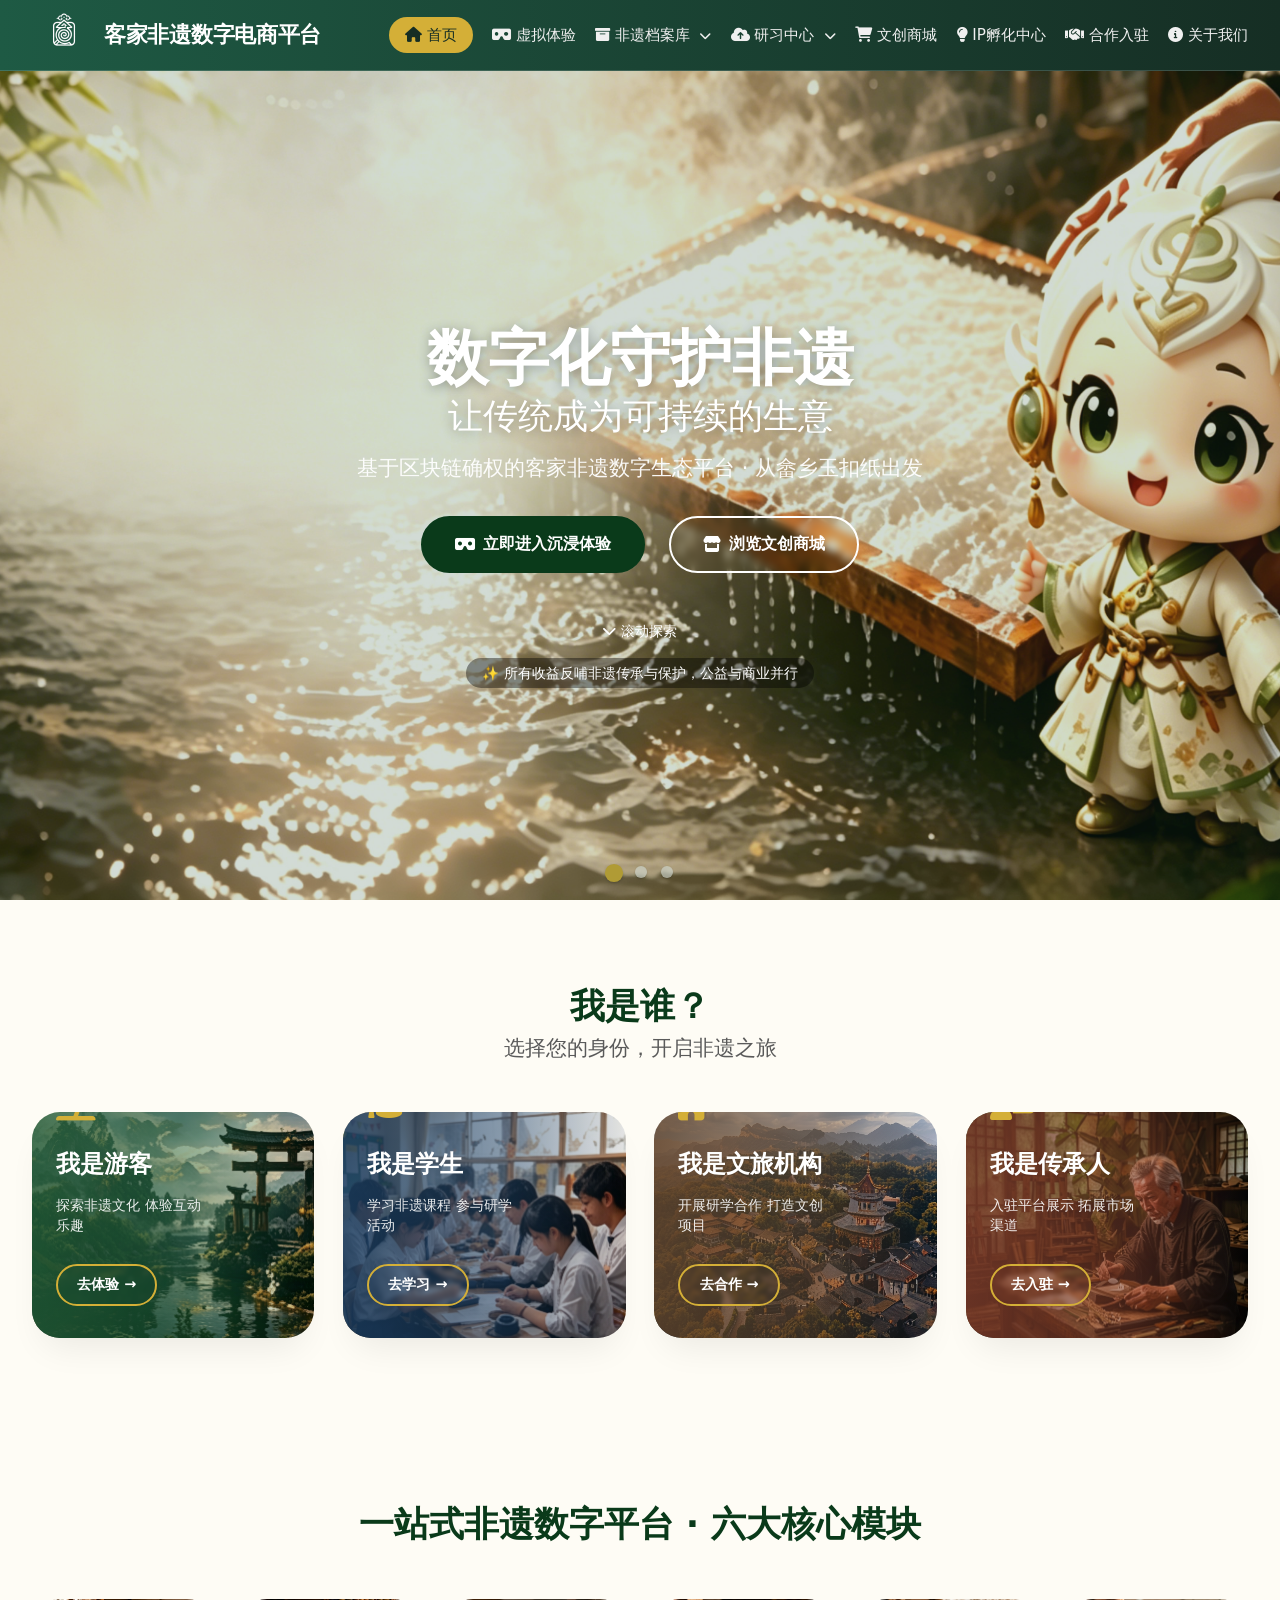
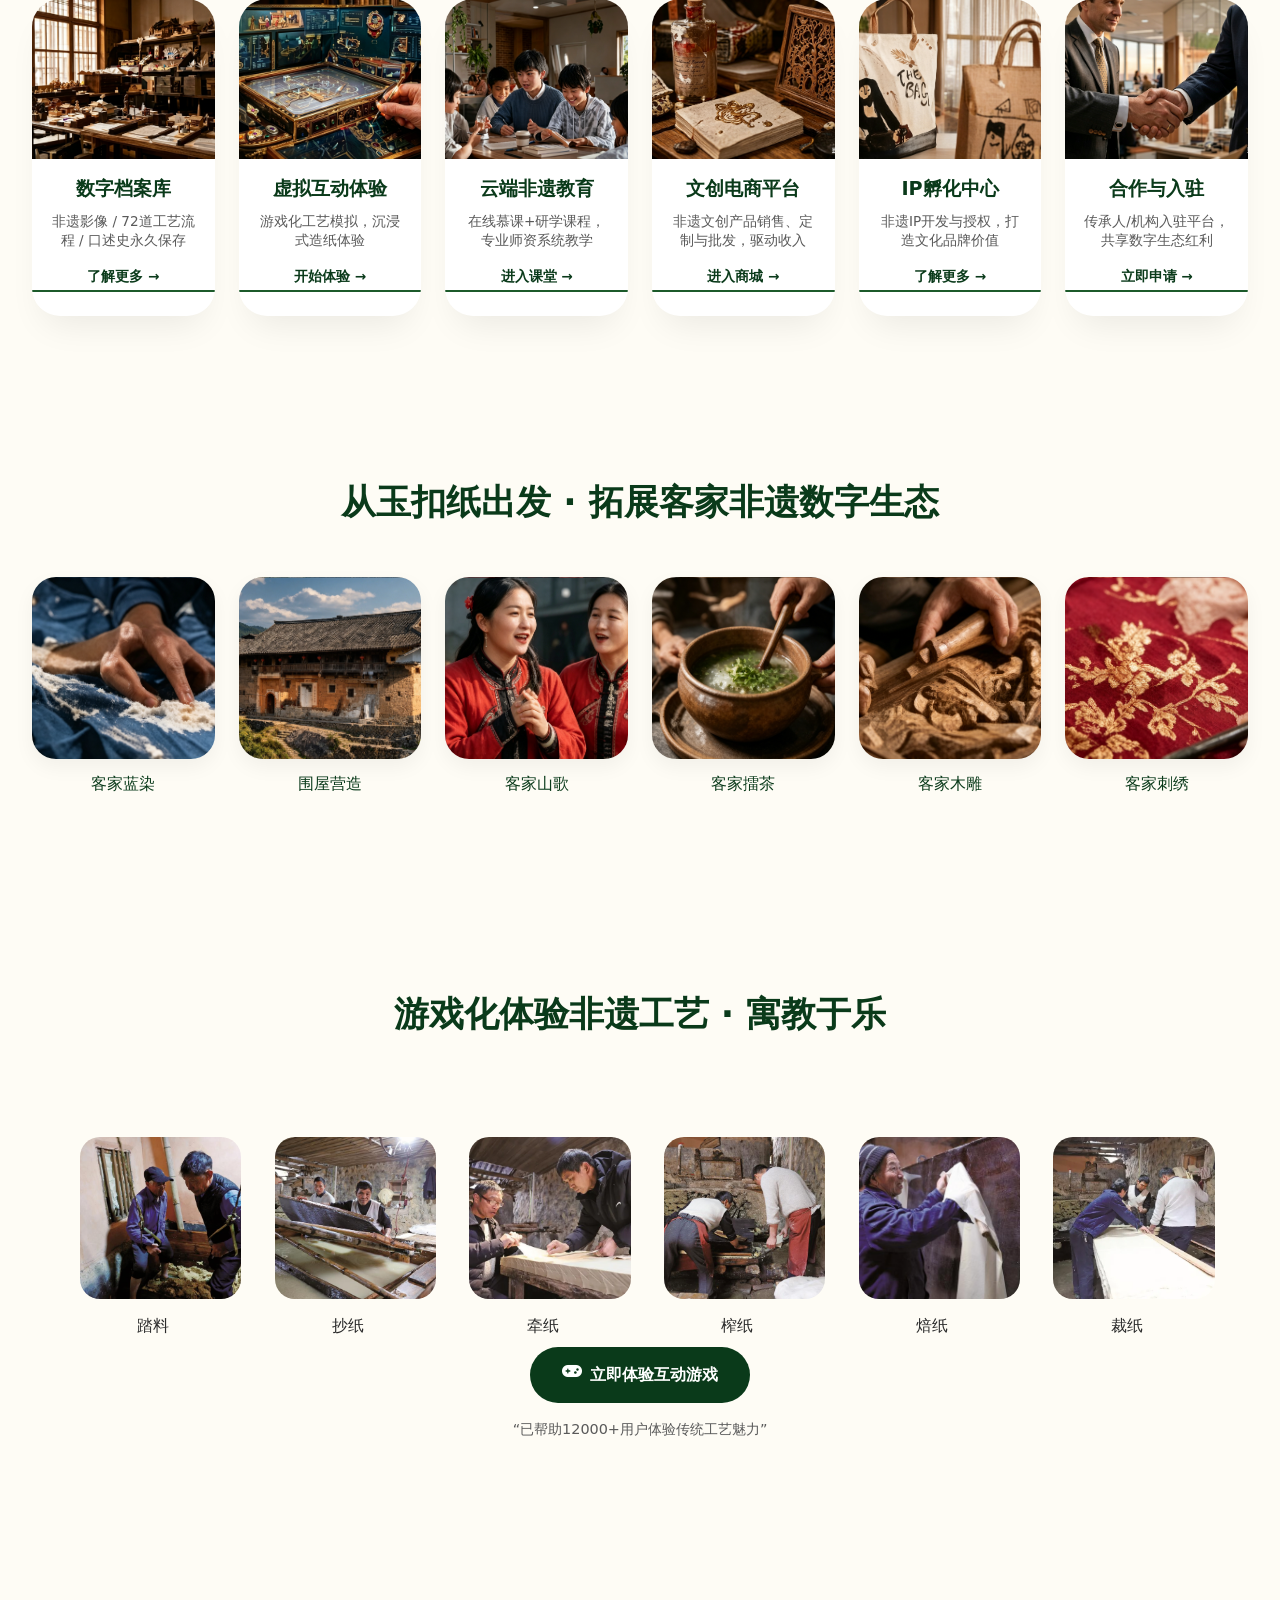
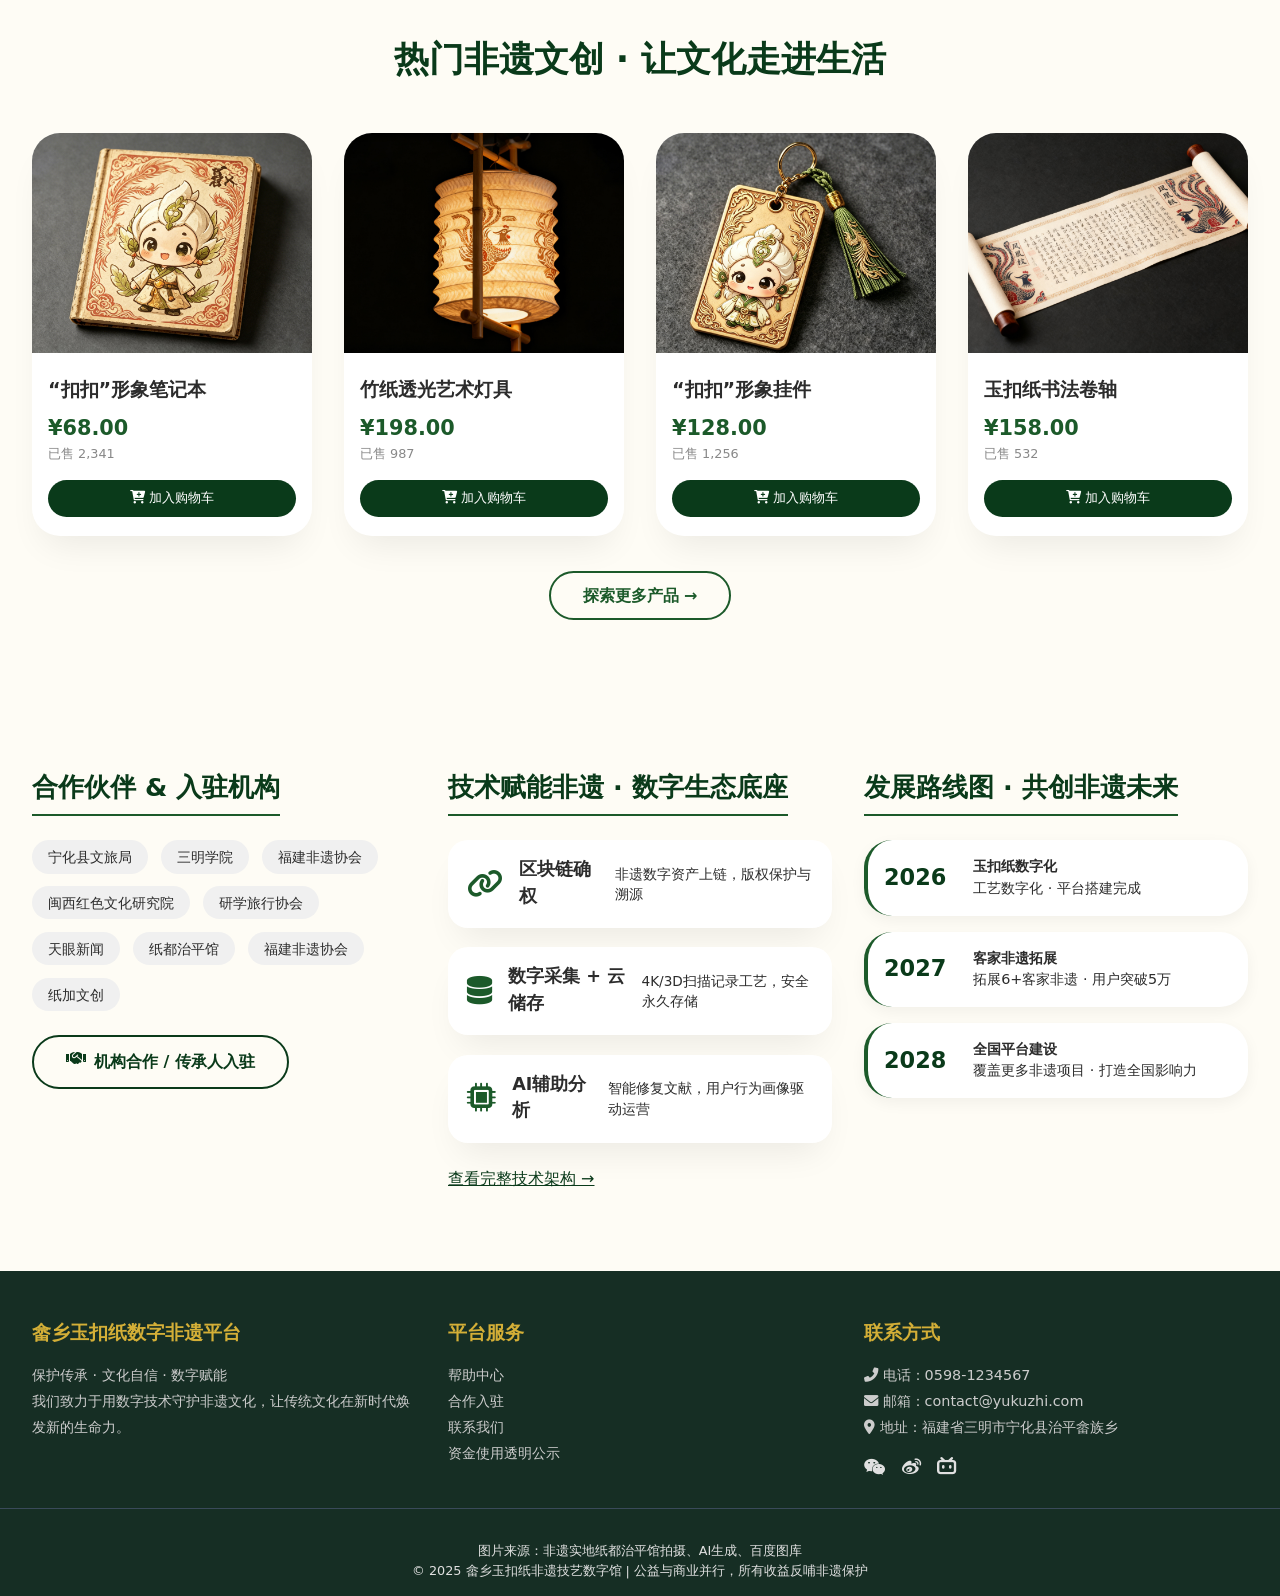
==== index.html @ 5f2f6055 "首次上传客家非遗电商平台代码" ====
<!DOCTYPE html>
<html lang="zh-CN">
<head>
    <meta charset="UTF-8">
    <meta name="viewport" content="width=device-width, initial-scale=1.0, user-scalable=yes">
    <title>畲乡玉扣纸非遗技艺数字馆 | 数字守护非遗·让传统成为可持续的生意</title>
    <link rel="stylesheet" href="css/index.css">
    <link rel="stylesheet" href="https://cdnjs.cloudflare.com/ajax/libs/font-awesome/6.0.0-beta3/css/all.min.css">
</head>
<body>

<!-- 导航栏 -->
<div class="nav">
    <div class="nav-container">
        <div class="logo">
            <img src="images/logo/logo.png" alt="Logo" style="height: 64px; width: auto;">
            <span>客家非遗数字电商平台</span>
        </div>
        <div class="nav-links" id="navLinks">
            <a href="index.html" class="active"><i class="fas fa-home"></i> 首页</a>
            <a href="other/virtual.html"><i class="fas fa-vr-cardboard"></i> 虚拟体验</a>

            <!-- 二级菜单：非遗档案库 -->
            <div class="dropdown" id="archiveDropdown">
                <a href="javascript:void(0);" class="dropbtn">
                    <i class="fas fa-archive"></i> 非遗档案库 <i class="fas fa-chevron-down arrow-icon"></i>
                </a>
                <div class="dropdown-content">
                    <a href="other/yukou_paper.html"><i class="fas fa-scroll"></i> 畲乡玉扣纸</a>
                    <a href="other/hakka.html"><i class="fas fa-leaf"></i> 其他客家非遗</a>
                </div>
            </div>

            <!-- 二级菜单：研习中心（原云端教育） -->
            <div class="dropdown" id="studyDropdown">
                <a href="javascript:void(0);" class="dropbtn">
                    <i class="fas fa-cloud-upload-alt"></i> 研习中心 <i class="fas fa-chevron-down arrow-icon"></i>
                </a>
                <div class="dropdown-content">
                    <a href="other/courses.html"><i class="fas fa-graduation-cap"></i> 在线课程</a>
                    <a href="other/study.html"><i class="fas fa-tree"></i> 研学实践</a>
                </div>
            </div>

            <a href="other/shop.html"><i class="fas fa-shopping-cart"></i> 文创商城</a>
            <a href="other/ip.html"><i class="fas fa-lightbulb"></i> IP孵化中心</a>
            <a href="other/cooperation.html"><i class="fas fa-handshake"></i> 合作入驻</a>
            <a href="other/about.html"><i class="fas fa-info-circle"></i> 关于我们</a>
        </div>
        <div class="menu-icon" id="menuIcon">
            <i class="fas fa-bars"></i>
        </div>
    </div>
</div>

<!-- 1. 价值主张 Banner -->
<section class="hero-banner">
    <!-- 轮播容器 -->
    <div class="hero-carousel">
        <div class="hero-carousel-slides">
            <!-- 项1：图片 -->
            <div class="hero-carousel-slide" data-index="0">
                <div class="hero-carousel-media" style="background-image: url('images/index/1.banner/index1.png');"></div>
            </div>
            <!-- 项2：图片 -->
            <div class="hero-carousel-slide" data-index="1">
                <div class="hero-carousel-media" style="background-image: url('images/index/1.banner/index2.png');"></div>
            </div>
            <!-- 项3：图片 -->
            <div class="hero-carousel-slide" data-index="2">
                <div class="hero-carousel-media" style="background-image: url('images/index/1.banner/index3.png');"></div>
            </div>
        </div>
        <!-- 轮播点容器 -->
        <div class="hero-carousel-dots"></div>
    </div>
    <!-- 遮罩层 + 文字内容（始终在轮播上方） -->
    <div class="hero-overlay"></div>
    <div class="hero-content">
        <h1>数字化守护非遗<br><span>让传统成为可持续的生意</span></h1>
        <p class="hero-subtitle">基于区块链确权的客家非遗数字生态平台 · 从畲乡玉扣纸出发</p>
        <div class="hero-buttons">
            <a href="other/virtual.html" class="btn-primary"><i class="fas fa-vr-cardboard"></i> 立即进入沉浸体验</a>
            <a href="other/shop.html" class="btn-secondary"><i class="fas fa-store"></i> 浏览文创商城</a>
        </div>
        <div class="scroll-hint">
            <i class="fas fa-chevron-down"></i> 滚动探索
        </div>
        <div class="profit-note">✨ 所有收益反哺非遗传承与保护，公益与商业并行</div>
    </div>
</section>

<!-- 2. 用户入口分流 (四角色卡片) -->
<section class="section role-section">
    <div class="container">
        <h2 class="section-title">我是谁？<span class="title-light">选择您的身份，开启非遗之旅</span></h2>
        <div class="role-grid">
            <!-- 游客卡片 -->
            <div class="role-card role-tourist" style="background-image: url('images/index/2.我是谁？/游客.png');">
                <div class="role-content">
                    <div class="role-icon"><i class="fas fa-umbrella-beach"></i></div>
                    <h3>我是游客</h3>
                    <p>探索非遗文化 体验互动乐趣</p>
                    <a href="other/virtual.html" class="role-btn">去体验 →</a>
                </div>
            </div>
            <!-- 学生卡片 -->
            <div class="role-card role-student" style="background-image: url('images/index/2.我是谁？/学生.png');">
                <div class="role-content">
                    <div class="role-icon"><i class="fas fa-graduation-cap"></i></div>
                    <h3>我是学生</h3>
                    <p>学习非遗课程 参与研学活动</p>
                    <a href="other/education.html" class="role-btn">去学习 →</a>
                </div>
            </div>
            <!-- 文旅机构卡片 -->
            <div class="role-card role-culture" style="background-image: url('images/index/2.我是谁？/文旅机构.png');">
                <div class="role-content">
                    <div class="role-icon"><i class="fas fa-building"></i></div>
                    <h3>我是文旅机构</h3>
                    <p>开展研学合作 打造文创项目</p>
                    <a href="other/cooperation.html" class="role-btn">去合作 →</a>
                </div>
            </div>
            <!-- 非遗传承人卡片 -->
            <div class="role-card role-inheritor" style="background-image: url('images/index/2.我是谁？/非遗传承人.png');">
                <div class="role-content">
                    <div class="role-icon"><i class="fas fa-chalkboard-user"></i></div>
                    <h3>我是传承人</h3>
                    <p>入驻平台展示 拓展市场渠道</p>
                    <a href="other/cooperation.html" class="role-btn">去入驻 →</a>
                </div>
            </div>
        </div>
    </div>
</section>

<!-- 3. 核心产品矩阵 (六大模块) -->
<section class="section module-section">
    <div class="container">
        <h2 class="section-title">一站式非遗数字平台 · 六大核心模块</h2>
        <div class="module-grid">
            <div class="module-card">
                <img src="images/index/3.一站式非遗数字平台 · 六大核心模块/数字档案馆.png" alt="数字档案库" class="module-img">
                <h3>数字档案库</h3>
                <p>非遗影像 / 72道工艺流程 / 口述史永久保存</p>
                <a href="other/yukou_paper.html" class="module-link">了解更多 →</a>
            </div>
            <div class="module-card">
                <img src="images/index/3.一站式非遗数字平台 · 六大核心模块/虚拟互动体验.png" alt="虚拟互动体验" class="module-img">
                <h3>虚拟互动体验</h3>
                <p>游戏化工艺模拟，沉浸式造纸体验</p>
                <a href="other/virtual.html" class="module-link">开始体验 →</a>
            </div>
            <div class="module-card">
                <img src="images/index/3.一站式非遗数字平台 · 六大核心模块/云端非遗教育.png" alt="云端非遗教育" class="module-img">
                <h3>云端非遗教育</h3>
                <p>在线慕课+研学课程，专业师资系统教学</p>
                <a href="other/education.html" class="module-link">进入课堂 →</a>
            </div>
            <div class="module-card">
                <img src="images/index/3.一站式非遗数字平台 · 六大核心模块/文创电商平台.png" alt="文创电商平台" class="module-img">
                <h3>文创电商平台</h3>
                <p>非遗文创产品销售、定制与批发，驱动收入</p>
                <a href="other/shop.html" class="module-link">进入商城 →</a>
            </div>
            <div class="module-card">
                <img src="images/index/3.一站式非遗数字平台 · 六大核心模块/IP孵化中心.png" alt="IP孵化中心" class="module-img">
                <h3>IP孵化中心</h3>
                <p>非遗IP开发与授权，打造文化品牌价值</p>
                <a href="other/ip.html" class="module-link">了解更多 →</a>
            </div>
            <div class="module-card">
                <img src="images/index/3.一站式非遗数字平台 · 六大核心模块/合作与入驻.png" alt="合作与入驻" class="module-img">
                <h3>合作与入驻</h3>
                <p>传承人/机构入驻平台，共享数字生态红利</p>
                <a href="other/about.html" class="module-link">立即申请 →</a>
            </div>
        </div>
    </div>
</section>

<!-- 4. 客家非遗生态专区 -->
<section class="section hakka-section">
    <div class="container">
        <h2 class="section-title">从玉扣纸出发 · 拓展客家非遗数字生态</h2>
        <div class="hakka-grid">
            <div class="hakka-item"><div class="hakka-img" style="background-image: url('images/index/4.从玉扣纸出发 · 拓展客家非遗数字生态/客家蓝染.png');"></div><p>客家蓝染</p></div>
            <div class="hakka-item"><div class="hakka-img" style="background-image: url('images/index/4.从玉扣纸出发 · 拓展客家非遗数字生态/围屋营造.png');"></div><p>围屋营造</p></div>
            <div class="hakka-item"><div class="hakka-img" style="background-image: url('images/index/4.从玉扣纸出发 · 拓展客家非遗数字生态/客家山歌.png');"></div><p>客家山歌</p></div>
            <div class="hakka-item"><div class="hakka-img" style="background-image: url('images/index/4.从玉扣纸出发 · 拓展客家非遗数字生态/客家擂茶.png');"></div><p>客家擂茶</p></div>
            <div class="hakka-item"><div class="hakka-img" style="background-image: url('images/index/4.从玉扣纸出发 · 拓展客家非遗数字生态/客家木雕.png');"></div><p>客家木雕</p></div>
            <div class="hakka-item"><div class="hakka-img" style="background-image: url('images/index/4.从玉扣纸出发 · 拓展客家非遗数字生态/客家刺绣.png');"></div><p>客家刺绣</p></div>
        </div>

    </div>
</section>

<!-- 5. 沉浸体验展示 -->
<section class="section immersion-section">
    <div class="container">
        <h2 class="section-title">游戏化体验非遗工艺 · 寓教于乐</h2>
        <div class="immersion-wrapper">
            <div class="immersion-steps">
                <div class="step-item">
                    <img src="images/index/5.游戏化体验非遗工艺 · 寓教于乐/踏料.jpg" alt="踏料">
                    <span>踏料</span>
                </div>
                <div class="step-item">
                    <img src="images/index/5.游戏化体验非遗工艺 · 寓教于乐/抄纸.jpg" alt="抄纸">
                    <span>抄纸</span>
                </div>
                <div class="step-item">
                    <img src="images/index/5.游戏化体验非遗工艺 · 寓教于乐/牵纸.jpg" alt="牵纸">
                    <span>牵纸</span>
                </div>
                <div class="step-item">
                    <img src="images/index/5.游戏化体验非遗工艺 · 寓教于乐/榨纸.jpg" alt="榨纸">
                    <span>榨纸</span>
                </div>
                <div class="step-item">
                    <img src="images/index/5.游戏化体验非遗工艺 · 寓教于乐/焙纸.jpg" alt="焙纸">
                    <span>焙纸</span>
                </div>
                <div class="step-item">
                    <img src="images/index/5.游戏化体验非遗工艺 · 寓教于乐/裁纸.jpg" alt="裁纸">
                    <span>裁纸</span>
                </div>
            </div>
            <div class="immersion-cta">
                <a href="game/sum.html" class="game-main-btn"><i class="fas fa-gamepad"></i> 立即体验互动游戏</a>
                <p class="feedback">“已帮助12000+用户体验传统工艺魅力”</p>
            </div>
        </div>
    </div>
</section>

<!-- 6. 热门文创推荐 -->
<section class="section product-section">
    <div class="container">
        <h2 class="section-title">热门非遗文创 · 让文化走进生活</h2>
        <div class="product-grid">
            <div class="product-card">
                <img src="images/shop/koukou_notebook.png" alt="笔记本">
                <h4>“扣扣”形象笔记本</h4>
                <div class="price">¥68.00</div>
                <div class="sold">已售 2,341</div>
                <button class="cart-btn"><i class="fas fa-cart-plus"></i> 加入购物车</button>
            </div>
            <div class="product-card">
                <img src="images/index/6.热门非遗文创 · 让文化走进生活/creative-lamp.jpg" alt="竹纸灯具">
                <h4>竹纸透光艺术灯具</h4>
                <div class="price">¥198.00</div>
                <div class="sold">已售 987</div>
                <button class="cart-btn"><i class="fas fa-cart-plus"></i> 加入购物车</button>
            </div>
            <div class="product-card">
                <img src="images/shop/koukou_hang.png" alt="挂件">
                <h4>“扣扣”形象挂件</h4>
                <div class="price">¥128.00</div>
                <div class="sold">已售 1,256</div>
                <button class="cart-btn"><i class="fas fa-cart-plus"></i> 加入购物车</button>
            </div>
            <div class="product-card">
                <img src="images/index/6.热门非遗文创 · 让文化走进生活/creative-scroll.jpg" alt="书法卷轴">
                <h4>玉扣纸书法卷轴</h4>
                <div class="price">¥158.00</div>
                <div class="sold">已售 532</div>
                <button class="cart-btn"><i class="fas fa-cart-plus"></i> 加入购物车</button>
            </div>
        </div>
        <div class="shop-more">
            <a href="other/shop.html" class="btn-outline">探索更多产品 →</a>
        </div>
    </div>
</section>

<!-- 三列合并：合作伙伴 | 技术赋能 | 发展路线图 -->
<section class="section triple-column-section">
    <div class="triple-container">
        <!-- 左：7.合作伙伴 & 入驻机构 -->
        <div class="triple-col partners-col">
            <h2 class="section-title">合作伙伴 &amp; 入驻机构</h2>
            <div class="partners-logos">
                <span>宁化县文旅局</span><span>三明学院</span><span>福建非遗协会</span>
                <span>闽西红色文化研究院</span><span>研学旅行协会</span><span>天眼新闻</span>
                <span>纸都治平馆</span><span>福建非遗协会</span><span>纸加文创</span>
            </div>
            <div class="cooperation-btn">
                <a href="other/about.html" class="btn-primary-outline"><i class="fas fa-handshake"></i> 机构合作 / 传承人入驻</a>
            </div>
        </div>

        <!-- 中：8.技术赋能非遗 · 数字生态底座 -->
        <div class="triple-col tech-col">
            <h2 class="section-title">技术赋能非遗 · 数字生态底座</h2>
            <div class="tech-grid">
                <div class="tech-card">
                    <i class="fas fa-link"></i>
                    <h3>区块链确权</h3>
                    <p>非遗数字资产上链，版权保护与溯源</p>
                </div>
                <div class="tech-card">
                    <i class="fas fa-database"></i>
                    <h3>数字采集 + 云储存</h3>
                    <p>4K/3D扫描记录工艺，安全永久存储</p>
                </div>
                <div class="tech-card">
                    <i class="fas fa-microchip"></i>
                    <h3>AI辅助分析</h3>
                    <p>智能修复文献，用户行为画像驱动运营</p>
                </div>
            </div>
            <div class="tech-arch-link">
                <a href="other/yukou_paper.html">查看完整技术架构 →</a>
            </div>
        </div>

        <!-- 右：9.发展路线图 · 共创非遗未来 -->
        <div class="triple-col roadmap-col">
            <h2 class="section-title">发展路线图 · 共创非遗未来</h2>
            <div class="roadmap-timeline">
                <div class="roadmap-node">
                    <div class="year">2026</div>
                    <div class="desc"><strong>玉扣纸数字化</strong><br>工艺数字化 · 平台搭建完成</div>
                </div>
                <div class="roadmap-node">
                    <div class="year">2027</div>
                    <div class="desc"><strong>客家非遗拓展</strong><br>拓展6+客家非遗 · 用户突破5万</div>
                </div>
                <div class="roadmap-node">
                    <div class="year">2028</div>
                    <div class="desc"><strong>全国平台建设</strong><br>覆盖更多非遗项目 · 打造全国影响力</div>
                </div>
            </div>
        </div>
    </div>
</section>

<!-- 页脚 -->
<footer class="footer">
    <div class="footer-container">
        <div class="footer-col">
            <h4>畲乡玉扣纸数字非遗平台</h4>
            <p>保护传承 · 文化自信 · 数字赋能</p>
            <p>我们致力于用数字技术守护非遗文化，让传统文化在新时代焕发新的生命力。</p>
        </div>
        <div class="footer-col">
            <h4>平台服务</h4>
            <a href="#">帮助中心</a>
            <a href="other/about.html">合作入驻</a>
            <a href="other/about.html">联系我们</a>
            <a href="#" id="fundTransparency">资金使用透明公示</a>
        </div>
        <div class="footer-col">
            <h4>联系方式</h4>
            <p><i class="fas fa-phone-alt"></i> 电话：0598-1234567</p>
            <p><i class="fas fa-envelope"></i> 邮箱：contact@yukuzhi.com</p>
            <p><i class="fas fa-map-marker-alt"></i> 地址：福建省三明市宁化县治平畲族乡</p>
            <div class="social-icons">
                <i class="fab fa-weixin"></i>
                <i class="fab fa-weibo"></i>
                <i class="fab fa-bilibili"></i>
            </div>
        </div>
    </div>
    <div class="footer-bottom">
        <p class="image-source">图片来源：非遗实地纸都治平馆拍摄、AI生成、百度图库</p>
        <p>© 2025 畲乡玉扣纸非遗技艺数字馆 | 公益与商业并行，所有收益反哺非遗保护</p>
    </div>
</footer>

<script src="js/index.js"></script>
</body>
</html>
---- css/index.css ----
/* ========== 全局重置与变量（深绿色主题） ========== */
:root {
    --primary-dark: #0A3A1A;    /* 深绿主色（接近墨绿） */
    --primary-green: #1C5A2A;   /* 辅助绿（稍亮但仍深沉） */
    --accent-gold: #D4AF37;      /* 点缀金色 */
    --warm-white: #FEFCF5;
    --text-dark: #2C2C2C;
    --text-light: #5A5A5A;
    --card-shadow: 0 20px 35px -12px rgba(0, 0, 0, 0.08);
    --transition: all 0.3s ease;
}

* {
    margin: 0;
    padding: 0;
    box-sizing: border-box;
}

body {
    font-family: 'Inter', system-ui, -apple-system, 'Segoe UI', '微软雅黑', sans-serif;
    background-color: var(--warm-white);
    background-image: url('../images/background/background.jpg');  /* 根据实际路径修改 */
    background-size: cover;          /* 覆盖整个页面，保持比例 */
    background-position: center;     /* 居中显示 */
    background-repeat: no-repeat;    /* 不重复 */
    background-attachment: fixed;    /* 固定背景，滚动时图片不动（可选） */
    color: var(--text-dark);
    line-height: 1.5;
    overflow-x: hidden;
}
/* 增加半透明白色覆盖层，让背景图片更淡 */
body::before {
    content: '';
    position: fixed;
    top: 0;
    left: 0;
    width: 100%;
    height: 100%;
    background-color: rgba(255, 255, 255, 0.6);  /* 白色半透明，数值越大背景越淡 */
    z-index: -1;  /* 确保覆盖层在背景图片上方，但在内容下方 */
    pointer-events: none;  /* 允许点击穿透 */
}

@import url('https://fonts.googleapis.com/css2?family=Inter:opsz,wght@14..32,300;14..32,400;14..32,500;14..32,600;14..32,700&display=swap');

/* ========== 导航栏（固定顶部，实色渐变） ========== */
.nav {
    position: fixed;
    top: 0;
    left: 0;
    width: 100%;
    background: linear-gradient(90deg, #1E5A44 0%, #162e24 100%);
    z-index: 1000;
    border-bottom: 1px solid rgba(255,255,255,0.15);
    transition: var(--transition);
}
.nav-container {
    max-width: 1300px;
    margin: 0 auto;
    padding: 0 2rem;
    display: flex;
    justify-content: space-between;
    align-items: center;
    height: 70px;
    flex-wrap: nowrap; /* 强制不换行 */
}
.logo {
    display: flex;
    align-items: center;
    gap: 8px;
    color: white;
    font-size: 1.35rem;
    font-weight: 600;
    letter-spacing: -0.3px;
    white-space: nowrap; /* 平台名不换行 */
}
.logo img {
    height: 64px;
    width: auto;
    object-fit: contain;
}
.nav-links {
    display: flex;
    gap: 1.2rem; /* 缩小间距保证一行放下 */
    align-items: center;
    flex-shrink: 1;
    flex-wrap: nowrap; /* 强制菜单不换行 */
}
.nav-links a {
    color: #f0f0f0;
    text-decoration: none;
    font-weight: 500;
    font-size: 0.95rem; /* 轻微缩小字体 */
    transition: var(--transition);
    padding: 0.3rem 0;
    white-space: nowrap; /* 每个菜单文字不换行 */
}
.nav-links a:hover {
    color: var(--accent-gold);
}
.nav-links a.active {
    background: var(--accent-gold);
    padding: 0.4rem 1rem;
    border-radius: 40px;
    color: #162e24;
}
.nav-links a.active:hover {
    background: #c5a000;
    color: #162e24;
}
.menu-icon {
    display: none;
    font-size: 1.6rem;
    color: white;
    cursor: pointer;
}

@media (max-width: 1024px) {
    .nav-links {
        position: fixed;
        top: 70px;
        left: -100%;
        width: 80%;
        height: calc(100vh - 70px);
        background: rgba(30, 74, 45, 0.98);
        backdrop-filter: blur(16px);
        flex-direction: column;
        align-items: flex-start;
        padding: 2rem;
        gap: 1.5rem;
        transition: 0.3s;
        z-index: 999;
        border-right: 1px solid rgba(255,255,255,0.2);
    }
    .nav-links.show {
        left: 0;
    }
    .menu-icon {
        display: block;
    }
    .nav-container {
        padding: 0 1.5rem;
    }
}

/* ========== 下拉菜单样式（适配二级菜单） ========== */
.dropdown {
    position: relative;
    display: inline-block;
}
.dropbtn {
    background: none;
    border: none;
    cursor: pointer;
    padding: 0.3rem 0;
    white-space: nowrap;
    color: #f0f0f0;
    font-weight: 500;
    font-size: 0.95rem;
    transition: var(--transition);
}
.dropdown-content {
    display: none;
    position: absolute;
    background: #1E5A44;
    min-width: 170px;
    box-shadow: 0 8px 16px rgba(0,0,0,0.2);
    border-radius: 16px;
    top: 48px;
    left: 0;
    z-index: 1001;
    backdrop-filter: blur(4px);
    overflow: hidden;
}
.dropdown-content a {
    color: white;
    padding: 12px 16px;
    text-decoration: none;
    display: flex;
    align-items: center;
    gap: 8px;
    white-space: nowrap;
    background: transparent;
    font-size: 0.9rem;
    transition: var(--transition);
}
.dropdown-content a i {
    width: 20px;
}
.dropdown-content a:hover {
    background: var(--accent-gold);
    color: #162e24;
}
.dropdown.open .dropdown-content {
    display: block;
}
.arrow-icon {
    margin-left: 6px;
    font-size: 0.75rem;
    transition: transform 0.2s;
}
.dropdown.open .arrow-icon {
    transform: rotate(180deg);
}

/* 移动端适配 */
@media (max-width: 1024px) {
    .dropdown {
        width: 100%;
    }
    .dropbtn {
        width: 100%;
        display: flex;
        justify-content: space-between;
        align-items: center;
    }
    .dropdown-content {
        position: static;
        background: rgba(0,0,0,0.3);
        margin-top: 8px;
        border-radius: 12px;
        width: 100%;
        box-shadow: none;
    }
    .dropdown-content a {
        white-space: normal;
    }
}

/* ========== Hero Banner ========== */
.hero-banner {
    position: relative;
    height: 100vh;
    min-height: 700px;
    padding-top: 70px;
    display: flex;
    align-items: center;
    justify-content: center;
    text-align: center;
    overflow: hidden;
    margin-top: 0;
}
.hero-bg {
    position: absolute;
    top: 0;
    left: 0;
    width: 100%;
    height: 100%;
    background-size: cover;
    background-position: center;
    z-index: 0;
}
.hero-overlay {
    position: absolute;
    inset: 0;
    background: rgba(30, 74, 45, 0.2);
    z-index: 1;
}
.hero-content {
    position: relative;
    z-index: 2;
    max-width: 900px;
    padding: 0 1.5rem;
    color: white;
    margin-top: 40px;
}
.hero-content h1 {
    font-size: 3.8rem;
    font-weight: 700;
    line-height: 1.2;
    margin-bottom: 1rem;
    text-shadow: 0 2px 12px rgba(0,0,0,0.3);
}
.hero-content h1 span {
    font-size: 2.2rem;
    font-weight: 500;
    display: block;
}
.hero-subtitle {
    font-size: 1.3rem;
    margin-bottom: 2rem;
    opacity: 0.95;
}
.hero-buttons {
    display: flex;
    gap: 1.5rem;
    justify-content: center;
    flex-wrap: wrap;
}
.btn-primary, .btn-secondary {
    padding: 0.9rem 2rem;
    border-radius: 50px;
    font-weight: 600;
    text-decoration: none;
    display: inline-flex;
    align-items: center;
    gap: 8px;
    font-size: 1rem;
    transition: var(--transition);
}
.btn-primary {
    background: var(--primary-dark);
    color: white;
    border: 2px solid var(--primary-dark);
}
.btn-primary:hover {
    background: var(--accent-gold);
    border-color: var(--accent-gold);
    color: #162e24;
    transform: translateY(-3px);
    box-shadow: 0 8px 20px rgba(0,0,0,0.2);
}
.btn-secondary {
    background: transparent;
    border: 2px solid white;
    color: white;
    backdrop-filter: blur(4px);
}
.btn-secondary:hover {
    background: var(--accent-gold);
    border-color: var(--accent-gold);
    color: #162e24;
    transform: translateY(-3px);
}
.scroll-hint {
    margin-top: 3rem;
    font-size: 0.9rem;
    animation: bounce 2s infinite;
}
@keyframes bounce {
    0%,100%{ transform: translateY(0);}
    50%{ transform: translateY(8px);}
}
.profit-note {
    margin-top: 1rem;
    font-size: 0.85rem;
    background: rgba(0,0,0,0.4);
    display: inline-block;
    padding: 0.3rem 1rem;
    border-radius: 40px;

}



/* ========== 轮播 Banner  ========== */
.hero-banner {
    position: relative;
    height: 100vh;
    min-height: 700px;
    padding-top: 70px;
    display: flex;
    align-items: center;
    justify-content: center;
    text-align: center;
    overflow: hidden;
    margin-top: 0;
}

/* 轮播容器 */
.hero-carousel {
    position: absolute;
    top: 0;
    left: 0;
    width: 100%;
    height: 100%;
    z-index: 1;
    overflow: hidden;
}

/* 幻灯片容器 */
.hero-carousel-slides {
    position: relative;
    width: 100%;
    height: 100%;
}

/* 单个幻灯片 */
.hero-carousel-slide {
    position: absolute;
    top: 0;
    left: 0;
    width: 100%;
    height: 100%;
    opacity: 0;
    transition: opacity 0.8s ease-in-out;
    z-index: 1;
}

.hero-carousel-slide.active {
    opacity: 1;
    z-index: 2;
}

/* 媒体内容（视频/图片） */
.hero-carousel-media {
    width: 100%;
    height: 100%;
    object-fit: cover;
    background-size: cover;
    background-position: center;
    background-repeat: no-repeat;
}

/* 轮播点容器 - 绝对定位在底部，可点击 */
.hero-carousel-dots {
    position: absolute;
    bottom: 20px;
    left: 0;
    right: 0;
    display: flex;
    justify-content: center;
    gap: 14px;
    z-index: 25;
    pointer-events: auto;      /* 确保可点击 */
}

/* 轮播点样式 */
.hero-carousel-dots .dot {
    width: 12px;
    height: 12px;
    background-color: rgba(255, 255, 255, 0.6);
    border-radius: 50%;
    cursor: pointer;
    transition: all 0.2s ease;
    pointer-events: auto;
    box-shadow: 0 1px 2px rgba(0,0,0,0.2);
}

.hero-carousel-dots .dot.active {
    background-color: var(--accent-gold);
    transform: scale(1.3);
    width: 14px;
    height: 14px;
}

/* 确保遮罩层和文字内容在轮播之上，但不遮挡点 */
.hero-overlay {
    position: absolute;
    inset: 0;
    background: rgba(30, 74, 45, 0.2);
    z-index: 10;
    pointer-events: none;
}

.hero-content {
    position: relative;
    z-index: 20;
    max-width: 900px;
    padding: 0 1.5rem;
    color: white;
    margin-top: 40px;
}

/* 移动端适配 */
@media (max-width: 768px) {
    .hero-carousel-dots {
        bottom: 15px;
        gap: 10px;
    }
    .hero-carousel-dots .dot {
        width: 8px;
        height: 8px;
    }
    .hero-carousel-dots .dot.active {
        width: 10px;
        height: 10px;
    }
}


/* 通用section */
.section {
    padding: 5rem 0;
}
.container {
    max-width: 1500px;
    margin: 0 auto;
    padding: 0 2rem;
}
.section-title {
    font-size: 2.2rem;
    font-weight: 700;
    color: var(--primary-dark);
    text-align: center;
    margin-bottom: 3rem;
}
.title-light {
    font-weight: 400;
    color: var(--text-light);
    font-size: 1.3rem;
    display: block;
}

/* ========== 角色卡片（纵向矩形，左对齐，渐变遮罩） ========== */
.role-grid {
    display: grid;
    grid-template-columns: repeat(4, 1fr);
    gap: 1.8rem;
}

.role-card {
    position: relative;
    background-size: cover;
    background-position: center;
    background-repeat: no-repeat;
    border-radius: 28px;
    overflow: hidden;
    aspect-ratio: 5/4;  /* 高度大于宽度，实现纵向矩形 */
    box-shadow: var(--card-shadow);
    transition: var(--transition);
    display: flex;
    align-items: flex-end;  /* 内容从底部向上排列，但我们需要左对齐顶部？第二张图内容偏上部，我们可改成flex-start */
}

/* 调整内容位置为从顶部开始左对齐 */
.role-card .role-content {
    position: relative;
    z-index: 2;
    padding: 2rem 1.5rem;
    width: 70%;            /* 文字区域占卡片宽度70%，右侧留白显示背景图 */
    text-align: left;
}

/* 渐变遮罩：从左向右深色到半透明 */
.role-card::before {
    content: '';
    position: absolute;
    top: 0;
    left: 0;
    width: 100%;
    height: 100%;
    background: linear-gradient(90deg,
    rgba(10, 58, 26, 0.85) 0%,   /* 深绿色，与主题色一致 */
    rgba(10, 58, 26, 0.4) 70%,
    rgba(0, 0, 0, 0.2) 100%
    );
    z-index: 1;
    pointer-events: none;
}

/* 游客：暖褐色/大地色系，自然亲和 */
.role-tourist::before {
    background: linear-gradient(90deg,
    rgba(33, 88, 54, 0.85) 0%,
    rgba(33, 88, 54, 0.45) 60%,
    rgba(0, 0, 0, 0.1) 100%
    );
}

/* 学生：清新深绿色，学习成长主题 */
.role-student::before {
    background: linear-gradient(90deg,
    rgba(28, 62, 97, 0.85) 0%,
    rgba(28, 62, 97, 0.5) 60%,
    rgba(0, 0, 0, 0.1) 100%
    );
}

/* 文旅机构：沉稳蓝灰，专业合作感 */
.role-culture::before {
    background: linear-gradient(90deg,
    rgba(95, 68, 45, 0.85) 0%,
    rgba(95, 68, 45, 0.5) 60%,
    rgba(0, 0, 0, 0.1) 100%
    );
}

/* 传承人：赭石红/陶土色，传统匠心 */
.role-inheritor::before {
    background: linear-gradient(90deg,
    rgba(122, 59, 42, 0.85) 0%,
    rgba(122, 59, 42, 0.5) 60%,
    rgba(0, 0, 0, 0.1) 100%
    );
}

.role-icon {
    font-size: 2.2rem;
    color: var(--accent-gold);
    margin-bottom: 1rem;
}

.role-card h3 {
    font-size: 1.5rem;
    font-weight: 700;
    color: white;
    margin-bottom: 0.8rem;
}

.role-card p {
    font-size: 0.9rem;
    color: rgba(255, 255, 255, 0.9);
    margin-bottom: 1.8rem;
    line-height: 1.4;
}

.role-btn {
    display: inline-block;
    background: transparent;
    border: 2px solid var(--accent-gold);
    color: white;
    padding: 0.5rem 1.2rem;
    border-radius: 40px;
    text-decoration: none;
    font-weight: 600;
    font-size: 0.9rem;
    transition: var(--transition);
    backdrop-filter: blur(2px);
}

.role-btn:hover {
    background: var(--accent-gold);
    color: #162e24;
    border-color: var(--accent-gold);
    transform: translateY(-2px);
}

/* 悬停效果：卡片轻微上浮 */
.role-card:hover {
    transform: translateY(-8px);
    box-shadow: 0 30px 45px -12px rgba(0, 0, 0, 0.25);
}

/* 响应式：小于1100px时一行2个 */
@media (max-width: 1100px) {
    .role-grid {
        grid-template-columns: repeat(2, 1fr);
    }
}

/* 响应式：小于680px时一行1个 */
@media (max-width: 680px) {
    .role-grid {
        grid-template-columns: 1fr;
    }
    .role-card .role-content {
        width: 80%;
    }
}


/* 核心产品矩阵 */
.module-grid {
    display: grid;
    grid-template-columns: repeat(6, 1fr);  /* 大屏幕下一行六个 */
    gap: 1.5rem;
}
.module-card {
    background: white;
    border-radius: 28px;
    overflow: hidden;
    box-shadow: var(--card-shadow);
    transition: var(--transition);
    text-align: center;
    padding-bottom: 1.5rem;
    display: flex;
    flex-direction: column;
}
.module-card:hover {
    transform: translateY(-6px);
    box-shadow: 0 30px 45px -12px rgba(0,0,0,0.12);
}
.module-img {
    width: 100%;
    height: 160px;
    object-fit: cover;
    display: block;
}
.module-card h3 {
    font-size: 1.2rem;
    margin: 1rem 0.5rem 0.5rem;
    color: var(--primary-dark);
}
.module-card p {
    font-size: 0.85rem;
    color: var(--text-light);
    margin: 0 1rem 1rem;
    line-height: 1.4;
}
.module-link {
    display: inline-block;
    margin-top: auto;
    font-size: 0.85rem;
    font-weight: 600;
    color: var(--primary-dark);
    text-decoration: none;
    border-bottom: 2px solid var(--primary-green);
    padding-bottom: 4px;
    transition: var(--transition);
}
.module-link:hover {
    color: var(--accent-gold);
    border-bottom-color: var(--accent-gold);
}

/* 响应式：当屏幕小于 1200px 时，一行三个 */
@media (max-width: 1200px) {
    .module-grid {
        grid-template-columns: repeat(3, 1fr);
    }
}
/* 当屏幕小于 768px 时，一行两个 */
@media (max-width: 768px) {
    .module-grid {
        grid-template-columns: repeat(2, 1fr);
    }
}
/* 当屏幕小于 480px 时，一行一个 */
@media (max-width: 480px) {
    .module-grid {
        grid-template-columns: 1fr;
    }
}

/* 客家非遗 */
.hakka-grid {
    display: grid;
    grid-template-columns: repeat(auto-fit, minmax(160px, 1fr));
    gap: 1.5rem;
    margin: 2rem 0;
}
.hakka-item {
    text-align: center;
    transition: var(--transition);
}
.hakka-item:hover {
    transform: translateY(-5px);
}
.hakka-img {
    width: 100%;
    aspect-ratio: 1 / 1;
    background-size: cover;
    background-position: center;
    border-radius: 24px;
    margin-bottom: 0.8rem;
    box-shadow: 0 8px 20px rgba(0,0,0,0.05);
}
.hakka-item p {
    font-weight: 500;
    color: var(--primary-dark);
}
.hakka-footer {
    text-align: center;
    margin-top: 1.5rem;
    color: var(--text-light);
    font-style: italic;
}

/* 沉浸体验 */
.immersion-wrapper {

    border-radius: 40px;
    padding: 2rem;
    text-align: center;
}
.immersion-steps {
    display: flex;
    justify-content: space-between;
    flex-wrap: wrap;
    gap: 1rem;
    margin-bottom: 2rem;
}
.step-item {
    flex: 1;
    text-align: center;

    border-radius: 28px;
    padding: 1rem;
    transition: var(--transition);
}
.step-item:hover {
    transform: translateY(-4px);
}
.step-item img {
    width: 110%;
    height: 100%;
    object-fit: cover;
    border-radius: 20px;
}
.step-item span {
    display: block;
    margin-top: 8px;
    font-weight: 500;
}
.game-main-btn {
    display: inline-flex;
    background: var(--primary-dark);
    color: white;
    padding: 1rem 2rem;
    border-radius: 40px;
    text-decoration: none;
    font-weight: bold;
    gap: 8px;
    transition: var(--transition);
}
.game-main-btn:hover {
    background: var(--accent-gold);
    color: #162e24;
    transform: scale(1.02);
}
.feedback {
    margin-top: 1rem;
    font-size: 0.9rem;
    color: #5a5a5a;
}

/* 文创商品 */
.product-grid {
    display: grid;
    grid-template-columns: repeat(auto-fit, minmax(250px, 1fr));
    gap: 2rem;
}
.product-card {
    background: white;
    border-radius: 28px;
    overflow: hidden;
    box-shadow: var(--card-shadow);
    transition: var(--transition);
    padding-bottom: 1.2rem;
}
.product-card:hover {
    transform: translateY(-8px);
    box-shadow: 0 30px 45px -12px rgba(0,0,0,0.15);
}
.product-card img {
    width: 100%;
    height: 220px;
    object-fit: cover;
}
.product-card h4 {
    font-size: 1.2rem;
    margin: 1rem 1rem 0.5rem;
}
.price {
    font-size: 1.3rem;
    font-weight: 700;
    color: var(--primary-green);
    margin: 0 1rem;
}
.sold {
    font-size: 0.8rem;
    color: #888;
    margin: 0 1rem 1rem;
}
.cart-btn {
    background: var(--primary-dark);
    border: none;
    color: white;
    padding: 0.6rem 1rem;
    border-radius: 30px;
    width: calc(100% - 2rem);
    margin: 0 1rem;
    cursor: pointer;
    font-weight: 500;
    transition: var(--transition);
}
.cart-btn:hover {
    background: var(--accent-gold);
    color: #162e24;
    transform: translateY(-2px);
}
.shop-more {
    text-align: center;
    margin-top: 3rem;
}
.btn-outline {
    padding: 0.8rem 2rem;
    border: 2px solid var(--primary-green);
    border-radius: 40px;
    text-decoration: none;
    color: var(--primary-green);
    font-weight: 600;
    transition: var(--transition);
}
.btn-outline:hover {
    background: var(--accent-gold);
    border-color: var(--accent-gold);
    color: #162e24;
    transform: translateY(-2px);
}

/* 合作伙伴 */
.partners-logos {
    display: flex;
    flex-wrap: wrap;
    justify-content: center;
    gap: 2rem;
    margin-bottom: 2rem;
}
.partners-logos span {
    background: #f0f0f0;
    padding: 0.5rem 1.2rem;
    border-radius: 40px;
    font-weight: 500;
    color: #2c2c2c;
    transition: var(--transition);
}
.partners-logos span:hover {
    background: var(--accent-gold);
    color: #162e24;
    transform: translateY(-2px);
}
.cooperation-btn {
    text-align: center;
}
.btn-primary-outline {
    background: transparent;
    border: 2px solid var(--primary-dark);
    padding: 0.8rem 2rem;
    border-radius: 40px;
    text-decoration: none;
    color: var(--primary-dark);
    font-weight: 600;
    display: inline-flex;
    gap: 8px;
    transition: var(--transition);
}
.btn-primary-outline:hover {
    background: var(--accent-gold);
    border-color: var(--accent-gold);
    color: #162e24;
    transform: translateY(-2px);
}

/* 技术赋能 */
.tech-grid {
    display: grid;
    grid-template-columns: repeat(auto-fit, minmax(260px, 1fr));
    gap: 2rem;
    margin: 2rem 0;
}
.tech-card {
    background: white;
    padding: 2rem;
    border-radius: 28px;
    text-align: center;
    box-shadow: var(--card-shadow);
    transition: var(--transition);
}
.tech-card:hover {
    transform: translateY(-6px);
}
.tech-card i {
    font-size: 2.2rem;
    color: var(--primary-green);
    margin-bottom: 1rem;
}
.tech-arch-link {
    text-align: center;
    margin-top: 1rem;
}
.tech-arch-link a {
    color: var(--primary-dark);
    font-weight: 500;
    transition: var(--transition);
}
.tech-arch-link a:hover {
    color: var(--accent-gold);
}

/* 路线图 */
.roadmap-timeline {
    display: flex;
    justify-content: space-between;
    flex-wrap: wrap;
    gap: 1.5rem;
    margin-top: 2rem;
}
.roadmap-node {
    flex: 1;
    background: white;
    border-radius: 28px;
    padding: 1.8rem;
    text-align: center;
    box-shadow: 0 5px 15px rgba(0,0,0,0.05);
    border-left: 4px solid var(--primary-green);
    transition: var(--transition);
}
.roadmap-node:hover {
    transform: translateY(-5px);
    box-shadow: 0 20px 30px -10px rgba(0,0,0,0.1);
}
.year {
    font-size: 1.8rem;
    font-weight: 800;
    color: var(--primary-dark);
    margin-bottom: 0.5rem;
}
.desc {
    font-size: 0.95rem;
}


/* ========== 三列合并布局 ========== */
.triple-column-section {
    padding: 5rem 0;
}
.triple-container {
    max-width: 1500px;
    margin: 0 auto;
    padding: 0 2rem;
    display: grid;
    grid-template-columns: repeat(3, 1fr);
    gap: 2rem;
    align-items: start;
}
.triple-col {
    background: transparent;
}
.triple-col .section-title {
    font-size: 1.6rem;
    margin-bottom: 1.5rem;
    text-align: left;
    border-bottom: 2px solid var(--primary-green);
    display: inline-block;
    padding-bottom: 0.5rem;
}

/* 左：合作伙伴内部微调（保持原有样式，仅改对齐） */
.partners-col .partners-logos {
    justify-content: flex-start;   /* 左对齐 */
    gap: 0.8rem;
    margin-bottom: 1.5rem;
}
.partners-col .partners-logos span {
    font-size: 0.85rem;
    padding: 0.4rem 1rem;
}
.partners-col .cooperation-btn {
    text-align: left;
}

/* 中：技术赋能 - 垂直排列卡片 */
.tech-col .tech-grid {
    display: flex;
    flex-direction: column;
    gap: 1.2rem;
    margin: 0 0 1.5rem 0;
}
.tech-col .tech-card {
    display: flex;
    align-items: center;
    gap: 1rem;
    text-align: left;
    padding: 1rem 1.2rem;
    border-radius: 20px;
}
.tech-col .tech-card i {
    font-size: 1.8rem;
    margin-bottom: 0;
    flex-shrink: 0;
}
.tech-col .tech-card h3 {
    font-size: 1.1rem;
    margin-bottom: 0.2rem;
}
.tech-col .tech-card p {
    font-size: 0.85rem;
    margin: 0;
}
.tech-col .tech-arch-link {
    text-align: left;
    margin-top: 0;
}

/* 右：发展路线图 - 垂直排列节点 */
.roadmap-col .roadmap-timeline {
    flex-direction: column;
    gap: 1rem;
    margin-top: 0;
}
.roadmap-col .roadmap-node {
    display: flex;
    align-items: center;
    gap: 1.2rem;
    text-align: left;
    padding: 1rem;
    border-left: 4px solid var(--primary-green);
}
.roadmap-col .year {
    font-size: 1.4rem;
    min-width: 70px;
    margin-bottom: 0;
}
.roadmap-col .desc {
    font-size: 0.9rem;
}

/* 响应式：小屏幕恢复为单列 */
@media (max-width: 992px) {
    .triple-container {
        grid-template-columns: 1fr;
        gap: 3rem;
    }
    .triple-col .section-title {
        text-align: center;
        display: block;
    }
    .partners-col .partners-logos {
        justify-content: center;
    }
    .partners-col .cooperation-btn {
        text-align: center;
    }
    .tech-col .tech-card {
        flex-direction: column;
        text-align: center;
    }
    .roadmap-col .roadmap-node {
        flex-direction: column;
        text-align: center;
    }
}


/* 页脚 */
.footer {
    background: #162e24;
    color: #e0e0e0;
    padding: 3rem 0 1rem;
}
.footer-container {
    max-width: 1300px;
    margin: 0 auto;
    display: grid;
    grid-template-columns: repeat(auto-fit, minmax(240px, 1fr));
    gap: 2rem;
    padding: 0 2rem;
}
.footer-col h4 {
    font-size: 1.2rem;
    margin-bottom: 1rem;
    color: var(--accent-gold);
}
.footer-col p, .footer-col a {
    color: #ccc;
    text-decoration: none;
    line-height: 1.8;
    font-size: 0.9rem;
    display: block;
    transition: var(--transition);
}
.footer-col a:hover {
    color: var(--accent-gold);
}
.social-icons {
    margin-top: 1rem;
    display: flex;
    gap: 1rem;
    font-size: 1.2rem;
    cursor: pointer;
}
.social-icons i {
    transition: var(--transition);
}
.social-icons i:hover {
    color: var(--accent-gold);
}
.footer-bottom {
    text-align: center;
    padding-top: 2rem;
    margin-top: 2rem;
    border-top: 1px solid #3a4a5a;
    font-size: 0.8rem;
}

/* 响应式 */
@media (max-width: 768px) {
    .hero-content h1 {
        font-size: 2.2rem;
    }
    .hero-content h1 span {
        font-size: 1.4rem;
    }
    .section-title {
        font-size: 1.8rem;
    }
    .immersion-steps {
        flex-direction: column;
    }
    .roadmap-timeline {
        flex-direction: column;
    }
    .container {
        padding: 0 1rem;
    }
    .hero-banner {
        min-height: 600px;
    }
}



/* ========== 自定义鼠标箭头 ========== */
/* 全局默认箭头：使用 arrow.png，并设置热点坐标（图片中心点） */
html, body {
    cursor: url('../images/personality/face.png') 16 16, auto;
}

/* 可点击元素（链接、按钮等）使用同一光标图片，保持视觉统一 */
a, button, .btn, .role-btn, .module-link, .cart-btn,
.game-main-btn, .btn-primary, .btn-secondary, .dropbtn,
.dropdown-content a, .nav-links a, .cooperation-btn a,
.btn-primary-outline, .btn-outline, .footer-col a,
.social-icons i, [role="button"], input[type="submit"],
input[type="button"] {
    cursor: url('../images/personality/arrow.png') 16 16, pointer;
}

/* 保留文本输入区域的默认「I」型光标，提升用户体验 */
input[type="text"], input[type="email"], input[type="password"],
textarea, select, [contenteditable="true"] {
    cursor: text;
}
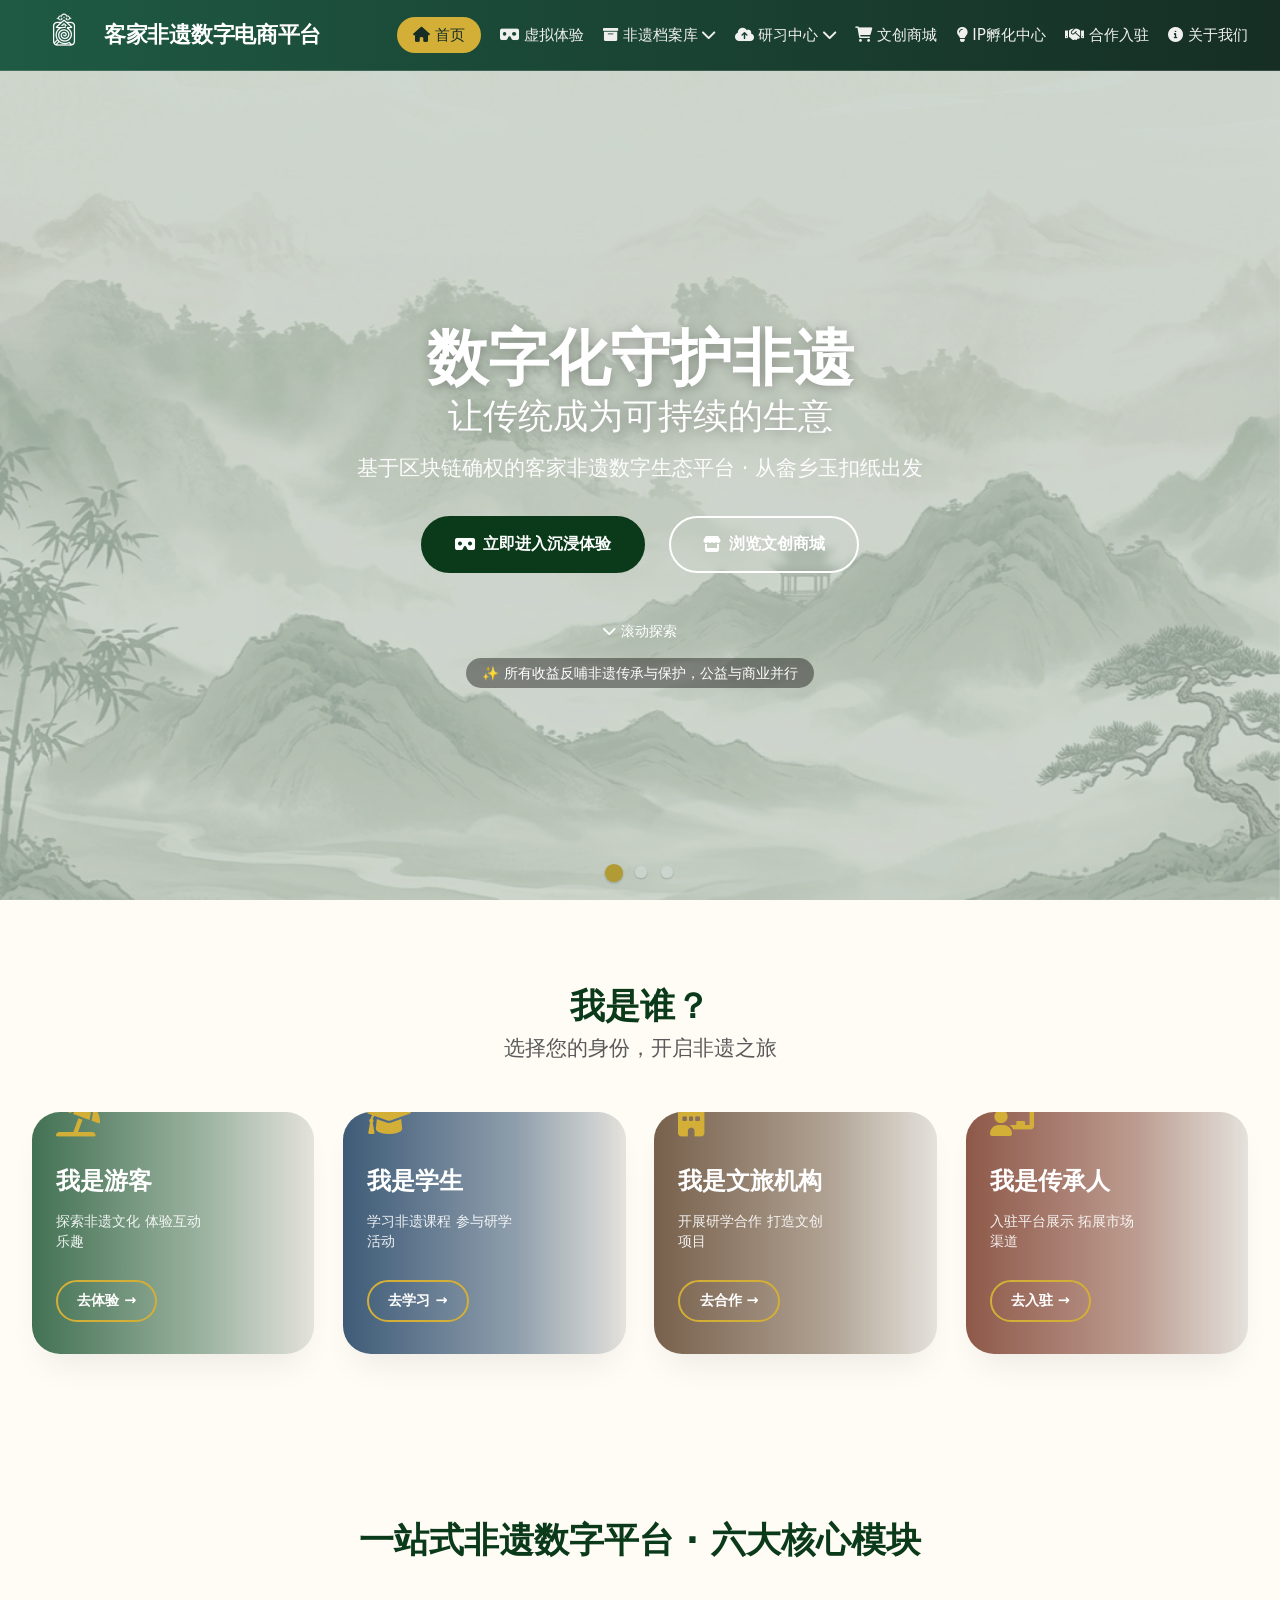
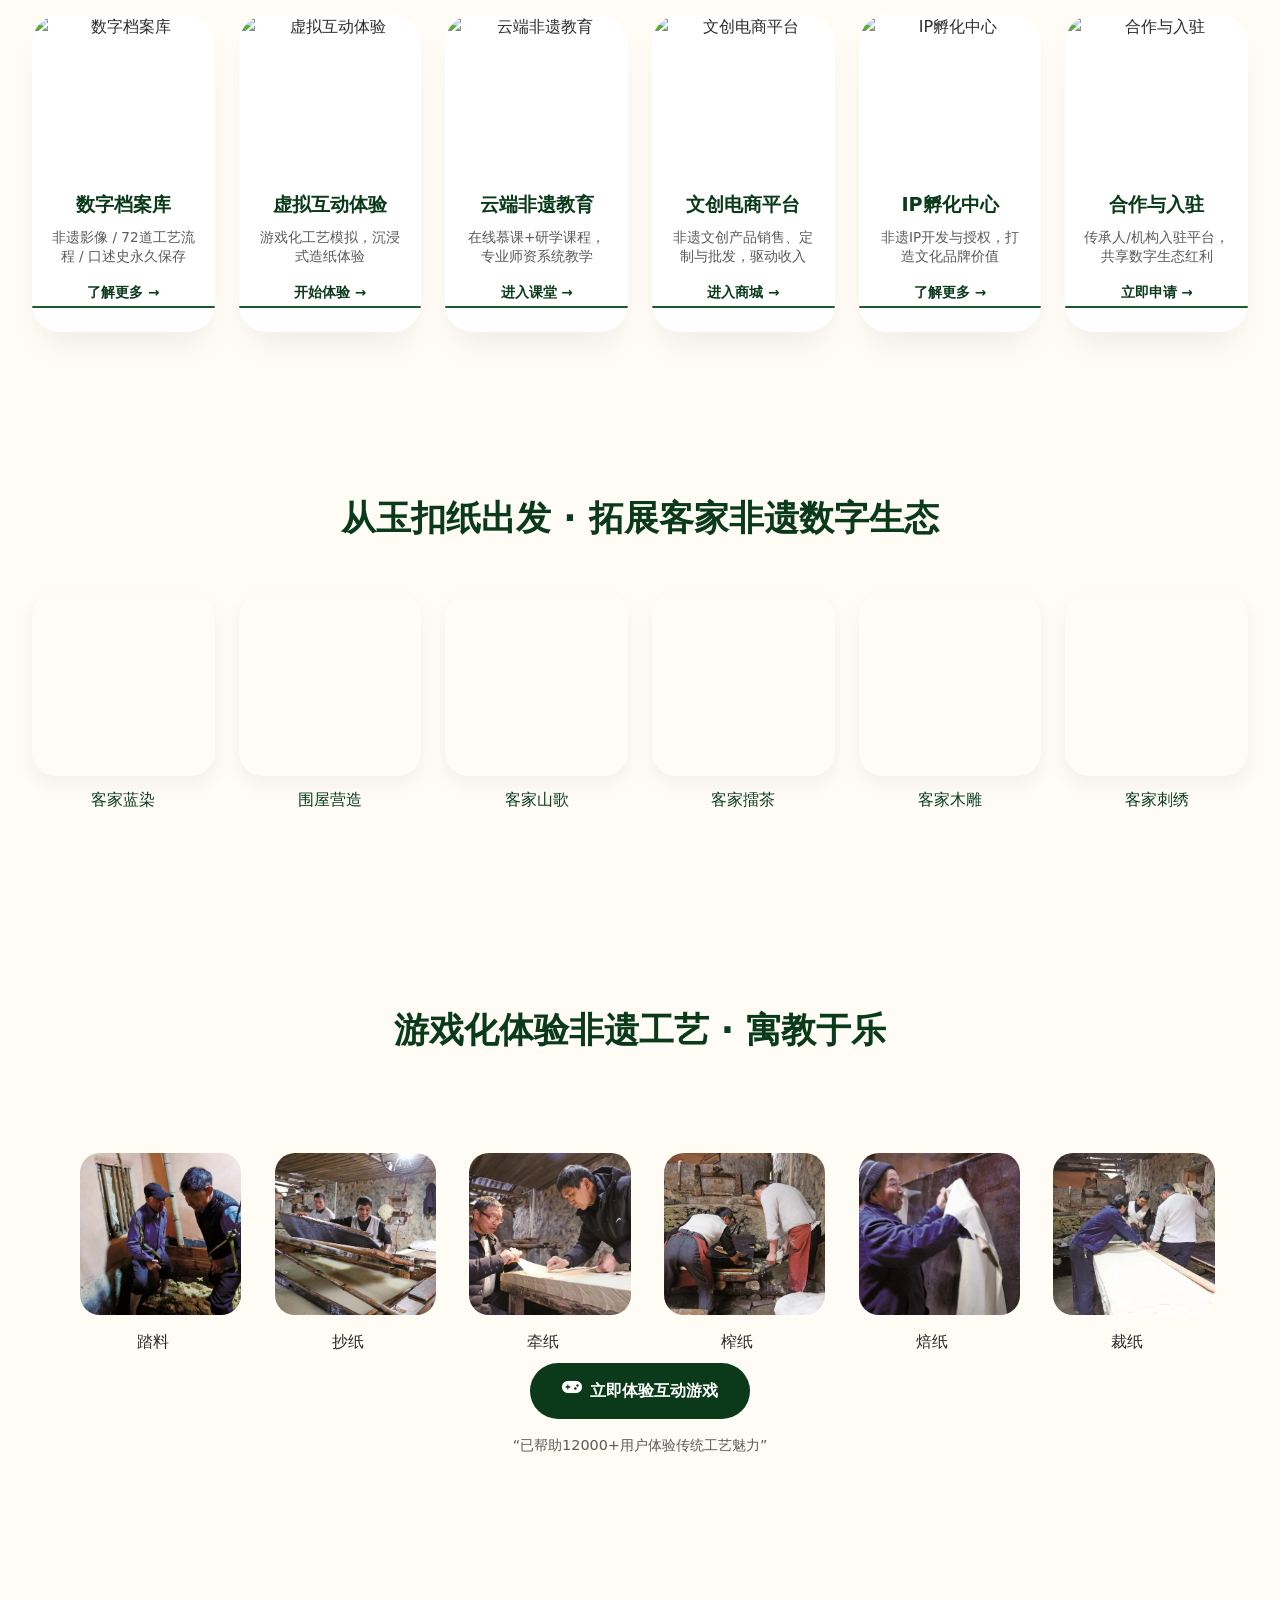
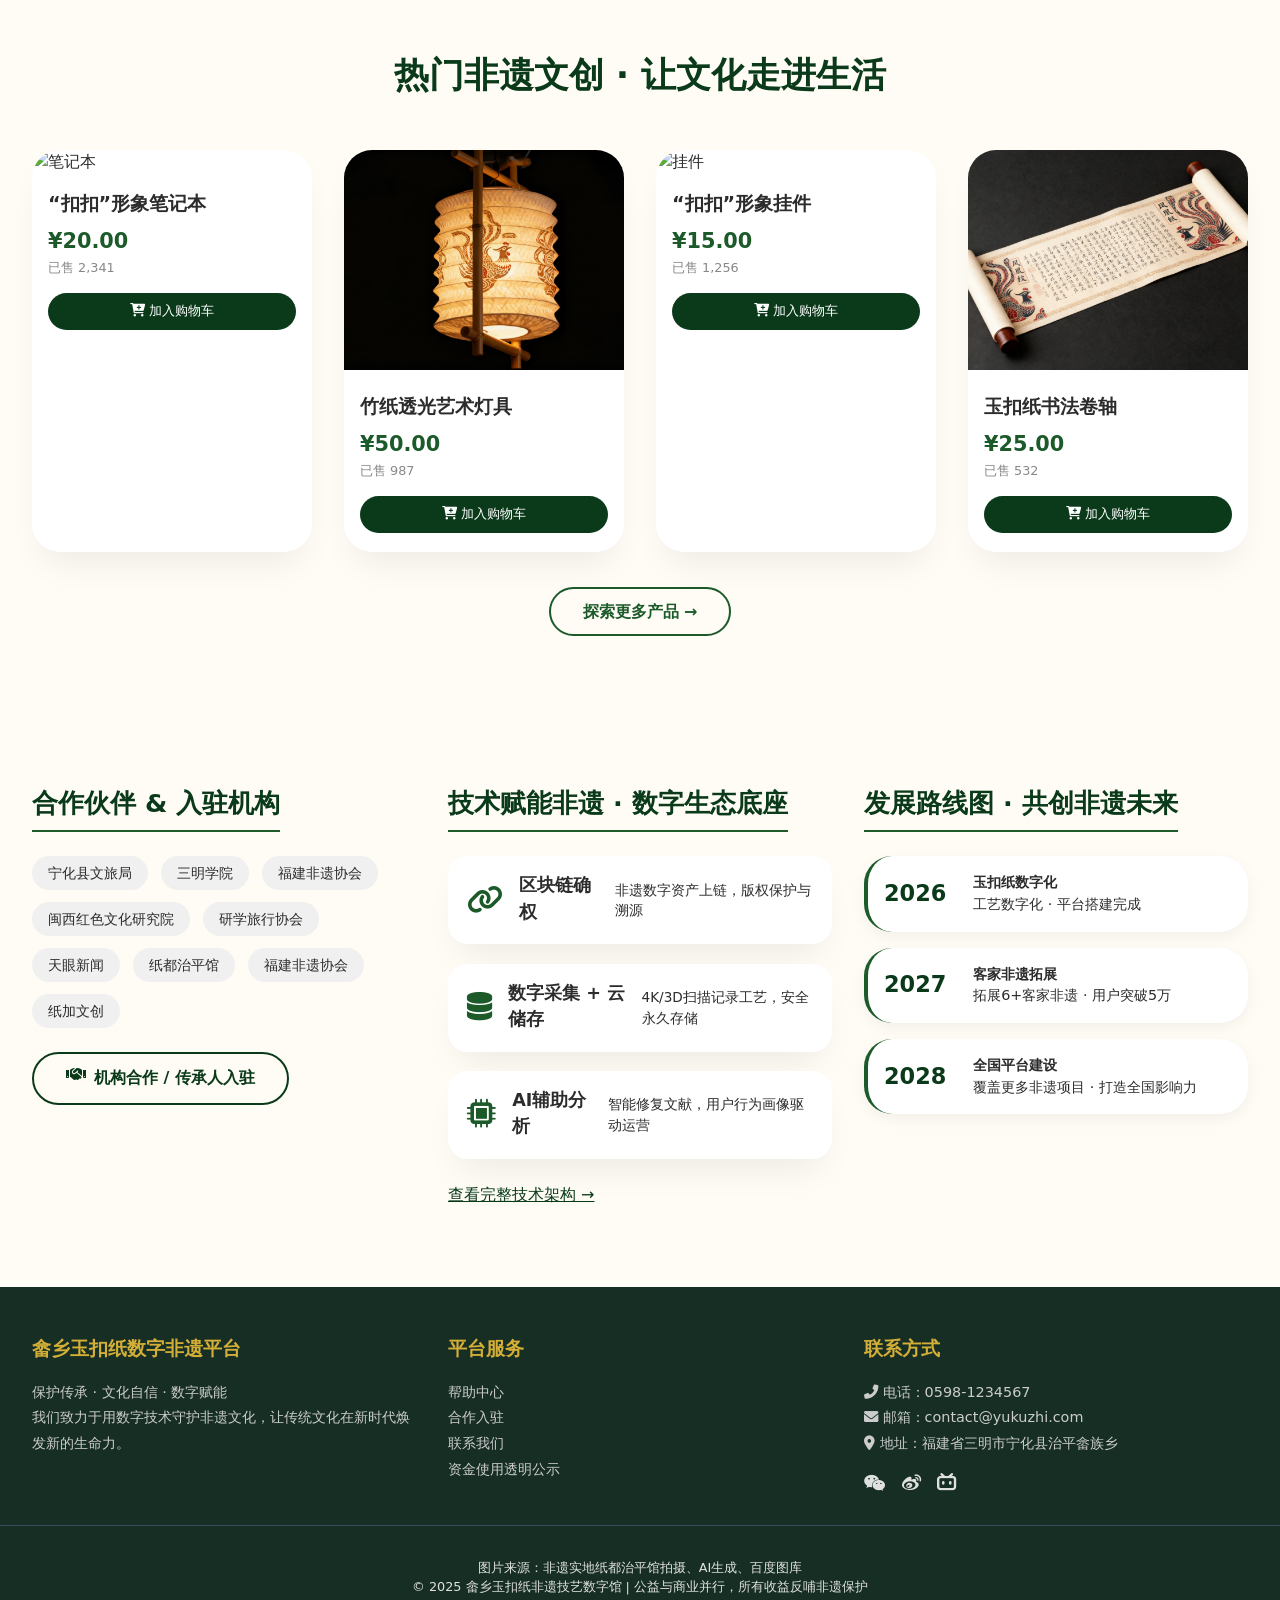
==== commit c9d3bd30: "升级-性能及页面" ====
--- a/index.html
+++ b/index.html
@@ -60,15 +60,15 @@
         <div class="hero-carousel-slides">
             <!-- 项1：图片 -->
             <div class="hero-carousel-slide" data-index="0">
-                <div class="hero-carousel-media" style="background-image: url('images/index/1.banner/index1.png');"></div>
+                <div class="hero-carousel-media" style="background-image: url('images/index/1.banner/index1.jpg');"></div>
             </div>
             <!-- 项2：图片 -->
             <div class="hero-carousel-slide" data-index="1">
-                <div class="hero-carousel-media" style="background-image: url('images/index/1.banner/index2.png');"></div>
+                <div class="hero-carousel-media" style="background-image: url('images/index/1.banner/index2.jpg');"></div>
             </div>
             <!-- 项3：图片 -->
             <div class="hero-carousel-slide" data-index="2">
-                <div class="hero-carousel-media" style="background-image: url('images/index/1.banner/index3.png');"></div>
+                <div class="hero-carousel-media" style="background-image: url('images/index/1.banner/index3.jpg');"></div>
             </div>
         </div>
         <!-- 轮播点容器 -->
@@ -96,7 +96,7 @@
         <h2 class="section-title">我是谁？<span class="title-light">选择您的身份，开启非遗之旅</span></h2>
         <div class="role-grid">
             <!-- 游客卡片 -->
-            <div class="role-card role-tourist" style="background-image: url('images/index/2.我是谁？/游客.png');">
+            <div class="role-card role-tourist" style="background-image: url('images/index/2.我是谁？/游客.jpg');">
                 <div class="role-content">
                     <div class="role-icon"><i class="fas fa-umbrella-beach"></i></div>
                     <h3>我是游客</h3>
@@ -105,7 +105,7 @@
                 </div>
             </div>
             <!-- 学生卡片 -->
-            <div class="role-card role-student" style="background-image: url('images/index/2.我是谁？/学生.png');">
+            <div class="role-card role-student" style="background-image: url('images/index/2.我是谁？/学生.jpg');">
                 <div class="role-content">
                     <div class="role-icon"><i class="fas fa-graduation-cap"></i></div>
                     <h3>我是学生</h3>
@@ -114,7 +114,7 @@
                 </div>
             </div>
             <!-- 文旅机构卡片 -->
-            <div class="role-card role-culture" style="background-image: url('images/index/2.我是谁？/文旅机构.png');">
+            <div class="role-card role-culture" style="background-image: url('images/index/2.我是谁？/文旅机构.jpg');">
                 <div class="role-content">
                     <div class="role-icon"><i class="fas fa-building"></i></div>
                     <h3>我是文旅机构</h3>
@@ -123,7 +123,7 @@
                 </div>
             </div>
             <!-- 非遗传承人卡片 -->
-            <div class="role-card role-inheritor" style="background-image: url('images/index/2.我是谁？/非遗传承人.png');">
+            <div class="role-card role-inheritor" style="background-image: url('images/index/2.我是谁？/非遗传承人.jpg');">
                 <div class="role-content">
                     <div class="role-icon"><i class="fas fa-chalkboard-user"></i></div>
                     <h3>我是传承人</h3>
@@ -141,37 +141,37 @@
         <h2 class="section-title">一站式非遗数字平台 · 六大核心模块</h2>
         <div class="module-grid">
             <div class="module-card">
-                <img src="images/index/3.一站式非遗数字平台 · 六大核心模块/数字档案馆.png" alt="数字档案库" class="module-img">
+                <img src="images/index/3.一站式非遗数字平台 · 六大核心模块/数字档案馆.jpg" alt="数字档案库" class="module-img">
                 <h3>数字档案库</h3>
                 <p>非遗影像 / 72道工艺流程 / 口述史永久保存</p>
                 <a href="other/yukou_paper.html" class="module-link">了解更多 →</a>
             </div>
             <div class="module-card">
-                <img src="images/index/3.一站式非遗数字平台 · 六大核心模块/虚拟互动体验.png" alt="虚拟互动体验" class="module-img">
+                <img src="images/index/3.一站式非遗数字平台 · 六大核心模块/虚拟互动体验.jpg" alt="虚拟互动体验" class="module-img">
                 <h3>虚拟互动体验</h3>
                 <p>游戏化工艺模拟，沉浸式造纸体验</p>
                 <a href="other/virtual.html" class="module-link">开始体验 →</a>
             </div>
             <div class="module-card">
-                <img src="images/index/3.一站式非遗数字平台 · 六大核心模块/云端非遗教育.png" alt="云端非遗教育" class="module-img">
+                <img src="images/index/3.一站式非遗数字平台 · 六大核心模块/云端非遗教育.jpg" alt="云端非遗教育" class="module-img">
                 <h3>云端非遗教育</h3>
                 <p>在线慕课+研学课程，专业师资系统教学</p>
                 <a href="other/education.html" class="module-link">进入课堂 →</a>
             </div>
             <div class="module-card">
-                <img src="images/index/3.一站式非遗数字平台 · 六大核心模块/文创电商平台.png" alt="文创电商平台" class="module-img">
+                <img src="images/index/3.一站式非遗数字平台 · 六大核心模块/文创电商平台.jpg" alt="文创电商平台" class="module-img">
                 <h3>文创电商平台</h3>
                 <p>非遗文创产品销售、定制与批发，驱动收入</p>
                 <a href="other/shop.html" class="module-link">进入商城 →</a>
             </div>
             <div class="module-card">
-                <img src="images/index/3.一站式非遗数字平台 · 六大核心模块/IP孵化中心.png" alt="IP孵化中心" class="module-img">
+                <img src="images/index/3.一站式非遗数字平台 · 六大核心模块/IP孵化中心.jpg" alt="IP孵化中心" class="module-img">
                 <h3>IP孵化中心</h3>
                 <p>非遗IP开发与授权，打造文化品牌价值</p>
                 <a href="other/ip.html" class="module-link">了解更多 →</a>
             </div>
             <div class="module-card">
-                <img src="images/index/3.一站式非遗数字平台 · 六大核心模块/合作与入驻.png" alt="合作与入驻" class="module-img">
+                <img src="images/index/3.一站式非遗数字平台 · 六大核心模块/合作与入驻.jpg" alt="合作与入驻" class="module-img">
                 <h3>合作与入驻</h3>
                 <p>传承人/机构入驻平台，共享数字生态红利</p>
                 <a href="other/about.html" class="module-link">立即申请 →</a>
@@ -185,12 +185,12 @@
     <div class="container">
         <h2 class="section-title">从玉扣纸出发 · 拓展客家非遗数字生态</h2>
         <div class="hakka-grid">
-            <div class="hakka-item"><div class="hakka-img" style="background-image: url('images/index/4.从玉扣纸出发 · 拓展客家非遗数字生态/客家蓝染.png');"></div><p>客家蓝染</p></div>
-            <div class="hakka-item"><div class="hakka-img" style="background-image: url('images/index/4.从玉扣纸出发 · 拓展客家非遗数字生态/围屋营造.png');"></div><p>围屋营造</p></div>
-            <div class="hakka-item"><div class="hakka-img" style="background-image: url('images/index/4.从玉扣纸出发 · 拓展客家非遗数字生态/客家山歌.png');"></div><p>客家山歌</p></div>
-            <div class="hakka-item"><div class="hakka-img" style="background-image: url('images/index/4.从玉扣纸出发 · 拓展客家非遗数字生态/客家擂茶.png');"></div><p>客家擂茶</p></div>
-            <div class="hakka-item"><div class="hakka-img" style="background-image: url('images/index/4.从玉扣纸出发 · 拓展客家非遗数字生态/客家木雕.png');"></div><p>客家木雕</p></div>
-            <div class="hakka-item"><div class="hakka-img" style="background-image: url('images/index/4.从玉扣纸出发 · 拓展客家非遗数字生态/客家刺绣.png');"></div><p>客家刺绣</p></div>
+            <div class="hakka-item"><div class="hakka-img" style="background-image: url('images/index/4.从玉扣纸出发 · 拓展客家非遗数字生态/客家蓝染.jpg');"></div><p>客家蓝染</p></div>
+            <div class="hakka-item"><div class="hakka-img" style="background-image: url('images/index/4.从玉扣纸出发 · 拓展客家非遗数字生态/围屋营造.jpg');"></div><p>围屋营造</p></div>
+            <div class="hakka-item"><div class="hakka-img" style="background-image: url('images/index/4.从玉扣纸出发 · 拓展客家非遗数字生态/客家山歌.jpg');"></div><p>客家山歌</p></div>
+            <div class="hakka-item"><div class="hakka-img" style="background-image: url('images/index/4.从玉扣纸出发 · 拓展客家非遗数字生态/客家擂茶.jpg');"></div><p>客家擂茶</p></div>
+            <div class="hakka-item"><div class="hakka-img" style="background-image: url('images/index/4.从玉扣纸出发 · 拓展客家非遗数字生态/客家木雕.jpg');"></div><p>客家木雕</p></div>
+            <div class="hakka-item"><div class="hakka-img" style="background-image: url('images/index/4.从玉扣纸出发 · 拓展客家非遗数字生态/客家刺绣.jpg');"></div><p>客家刺绣</p></div>
         </div>
 
     </div>
@@ -241,30 +241,30 @@
         <h2 class="section-title">热门非遗文创 · 让文化走进生活</h2>
         <div class="product-grid">
             <div class="product-card">
-                <img src="images/shop/koukou_notebook.png" alt="笔记本">
+                <img src="images/shop/koukou_notebook.jpg" alt="笔记本">
                 <h4>“扣扣”形象笔记本</h4>
-                <div class="price">¥68.00</div>
+                <div class="price">¥20.00</div>
                 <div class="sold">已售 2,341</div>
                 <button class="cart-btn"><i class="fas fa-cart-plus"></i> 加入购物车</button>
             </div>
             <div class="product-card">
                 <img src="images/index/6.热门非遗文创 · 让文化走进生活/creative-lamp.jpg" alt="竹纸灯具">
                 <h4>竹纸透光艺术灯具</h4>
-                <div class="price">¥198.00</div>
+                <div class="price">¥50.00</div>
                 <div class="sold">已售 987</div>
                 <button class="cart-btn"><i class="fas fa-cart-plus"></i> 加入购物车</button>
             </div>
             <div class="product-card">
-                <img src="images/shop/koukou_hang.png" alt="挂件">
+                <img src="images/shop/koukou_hang.jpg" alt="挂件">
                 <h4>“扣扣”形象挂件</h4>
-                <div class="price">¥128.00</div>
+                <div class="price">¥15.00</div>
                 <div class="sold">已售 1,256</div>
                 <button class="cart-btn"><i class="fas fa-cart-plus"></i> 加入购物车</button>
             </div>
             <div class="product-card">
                 <img src="images/index/6.热门非遗文创 · 让文化走进生活/creative-scroll.jpg" alt="书法卷轴">
                 <h4>玉扣纸书法卷轴</h4>
-                <div class="price">¥158.00</div>
+                <div class="price">¥25.00</div>
                 <div class="sold">已售 532</div>
                 <button class="cart-btn"><i class="fas fa-cart-plus"></i> 加入购物车</button>
             </div>
--- a/css/index.css
+++ b/css/index.css
@@ -16,19 +16,33 @@
     box-sizing: border-box;
 }
 
+/* 修改原有的 body 样式，去掉 background 相关的属性 */
 body {
     font-family: 'Inter', system-ui, -apple-system, 'Segoe UI', '微软雅黑', sans-serif;
     background-color: var(--warm-white);
-    background-image: url('../images/background/background.jpg');  /* 根据实际路径修改 */
-    background-size: cover;          /* 覆盖整个页面，保持比例 */
-    background-position: center;     /* 居中显示 */
-    background-repeat: no-repeat;    /* 不重复 */
-    background-attachment: fixed;    /* 固定背景，滚动时图片不动（可选） */
     color: var(--text-dark);
     line-height: 1.5;
     overflow-x: hidden;
 }
-/* 增加半透明白色覆盖层，让背景图片更淡 */
+
+/* 用 ::after 伪元素来专门渲染背景图，并开启 GPU 硬件加速，彻底解决滑动掉帧 */
+body::after {
+    content: '';
+    position: fixed;
+    top: 0;
+    left: 0;
+    width: 100%;
+    height: 100%;
+    background-image: url('../images/background/background.jpg'); /* 确保路径正确 */
+    background-size: cover;
+    background-position: center;
+    background-repeat: no-repeat;
+    z-index: -2; /* 放到最底层 */
+    transform: translateZ(0); /* 神奇的魔法：强制开启 GPU 硬件加速 */
+    will-change: transform;
+}
+
+/* 调整你原有的半透明覆盖层 */
 body::before {
     content: '';
     position: fixed;
@@ -36,9 +50,9 @@
     left: 0;
     width: 100%;
     height: 100%;
-    background-color: rgba(255, 255, 255, 0.6);  /* 白色半透明，数值越大背景越淡 */
-    z-index: -1;  /* 确保覆盖层在背景图片上方，但在内容下方 */
-    pointer-events: none;  /* 允许点击穿透 */
+    background-color: rgba(255, 255, 255, 0.6);
+    z-index: -1;
+    pointer-events: none;
 }
 
 @import url('https://fonts.googleapis.com/css2?family=Inter:opsz,wght@14..32,300;14..32,400;14..32,500;14..32,600;14..32,700&display=swap');
@@ -144,62 +158,65 @@
 }
 
 /* ========== 下拉菜单样式（适配二级菜单） ========== */
+/* =========================================
+   首席设计师定制：商业级高级下拉菜单
+   ========================================= */
+/* 1. 父级定位必须保留！这是防止菜单跑到屏幕最左边的绝对核心！ */
 .dropdown {
     position: relative;
     display: inline-block;
 }
-.dropbtn {
-    background: none;
-    border: none;
-    cursor: pointer;
-    padding: 0.3rem 0;
+
+/* 2. 下拉菜单容器（毛玻璃+悬浮质感） */
+.dropdown-content {
+    display: none;             /* 默认隐藏，由JS控制出现 */
+    position: absolute;
+    top: 100%;                 /* 紧贴导航栏底部 */
+    left: 0;                   /* 与父级左对齐 */
+    background: rgba(30, 90, 68, 0.95); /* 深绿色 + 95%透明度 */
+    min-width: 170px;
+    box-shadow: 0 12px 30px rgba(0,0,0,0.25); /* 更立体的柔和阴影 */
+    border-radius: 12px;       /* 现代感圆角 */
+    padding: 8px 0;            /* 上下留白呼吸感 */
+    z-index: 1001;
+    backdrop-filter: blur(10px); /* 高级毛玻璃滤镜 */
+
+    /* 动画的初始状态 */
+    opacity: 0;
+    transform: translateY(15px);
+    /* 贝塞尔曲线，让弹出的动画有丝滑的惯性 */
+    transition: opacity 0.3s cubic-bezier(0.25, 0.8, 0.25, 1),
+    transform 0.3s cubic-bezier(0.25, 0.8, 0.25, 1);
+}
+
+/* JS 触发时的最终动画状态 */
+.dropdown-content.active {
+    opacity: 1;
+    transform: translateY(0);
+}
+
+/* 3. 菜单项排版（恢复纵向排列，保证对齐） */
+.dropdown-content a {
+    color: #ffffff;
+    padding: 12px 20px;
+    text-decoration: none;
+    display: flex;         /* 强制内部图标和文字横向对齐 */
+    align-items: center;
+    gap: 10px;
     white-space: nowrap;
-    color: #f0f0f0;
-    font-weight: 500;
     font-size: 0.95rem;
-    transition: var(--transition);
-}
-.dropdown-content {
-    display: none;
-    position: absolute;
-    background: #1E5A44;
-    min-width: 170px;
-    box-shadow: 0 8px 16px rgba(0,0,0,0.2);
-    border-radius: 16px;
-    top: 48px;
-    left: 0;
-    z-index: 1001;
-    backdrop-filter: blur(4px);
-    overflow: hidden;
-}
-.dropdown-content a {
-    color: white;
-    padding: 12px 16px;
-    text-decoration: none;
-    display: flex;
-    align-items: center;
-    gap: 8px;
-    white-space: nowrap;
-    background: transparent;
-    font-size: 0.9rem;
-    transition: var(--transition);
-}
-.dropdown-content a i {
-    width: 20px;
-}
+    transition: all 0.25s ease; /* 动画过渡时间 */
+}
+
+/* ✨ 4. 设计师专属魔法：悬停微交互 ✨ */
 .dropdown-content a:hover {
-    background: var(--accent-gold);
-    color: #162e24;
-}
-.dropdown.open .dropdown-content {
-    display: block;
-}
-.arrow-icon {
-    margin-left: 6px;
-    font-size: 0.75rem;
-    transition: transform 0.2s;
-}
-.dropdown.open .arrow-icon {
+    background: rgba(255, 255, 255, 0.1); /* 微微提亮背景 */
+    color: var(--accent-gold);            /* 文字变主题金 */
+    padding-left: 26px;                   /* 核心细节：鼠标移入时文字微微向右推挤，动态反馈极佳 */
+}
+
+/* 小箭头悬停自动翻转 */
+.dropdown:hover .arrow-icon {
     transform: rotate(180deg);
 }
 
@@ -474,7 +491,7 @@
     padding: 5rem 0;
 }
 .container {
-    max-width: 1500px;
+    max-width: 1400px;
     margin: 0 auto;
     padding: 0 2rem;
 }
@@ -506,7 +523,7 @@
     background-repeat: no-repeat;
     border-radius: 28px;
     overflow: hidden;
-    aspect-ratio: 5/4;  /* 高度大于宽度，实现纵向矩形 */
+    aspect-ratio: 7/6;  /* 高度大于宽度，实现纵向矩形 */
     box-shadow: var(--card-shadow);
     transition: var(--transition);
     display: flex;
@@ -997,7 +1014,7 @@
     padding: 5rem 0;
 }
 .triple-container {
-    max-width: 1500px;
+    max-width: 1400px;
     margin: 0 auto;
     padding: 0 2rem;
     display: grid;
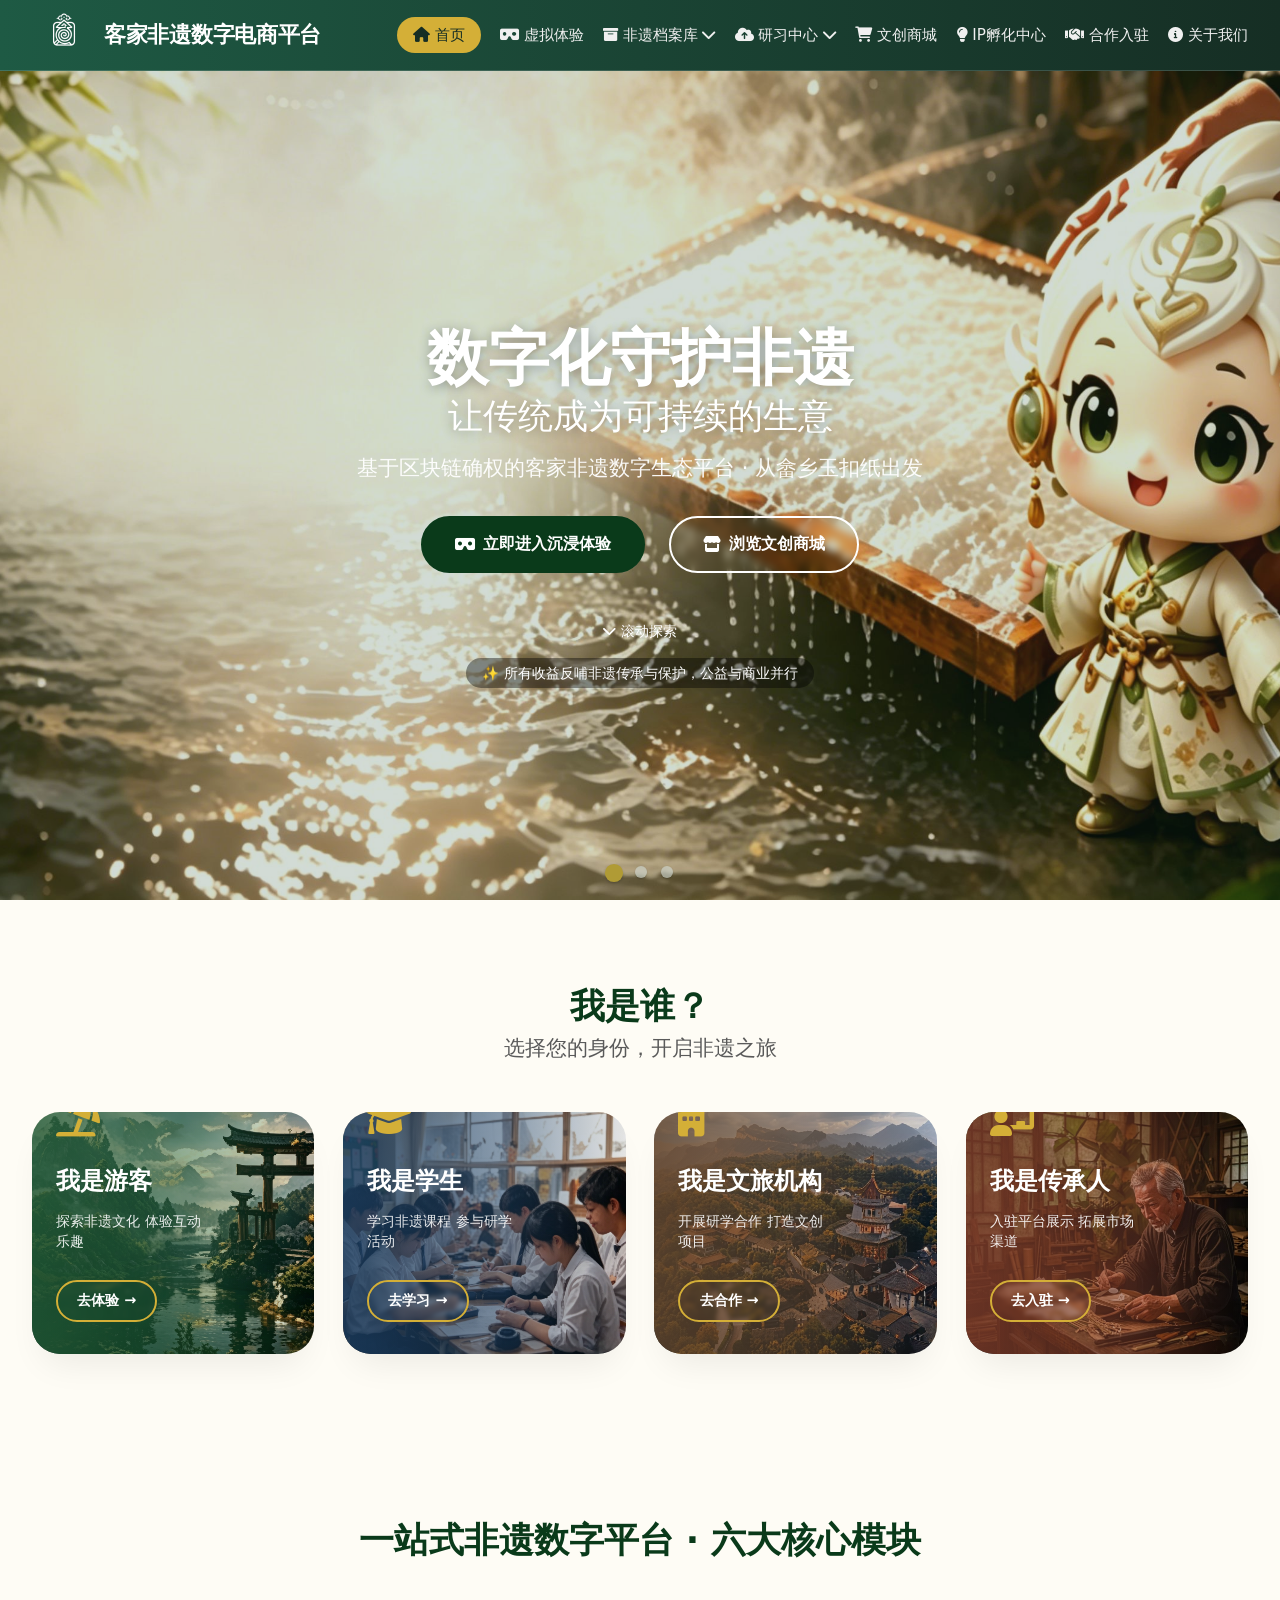
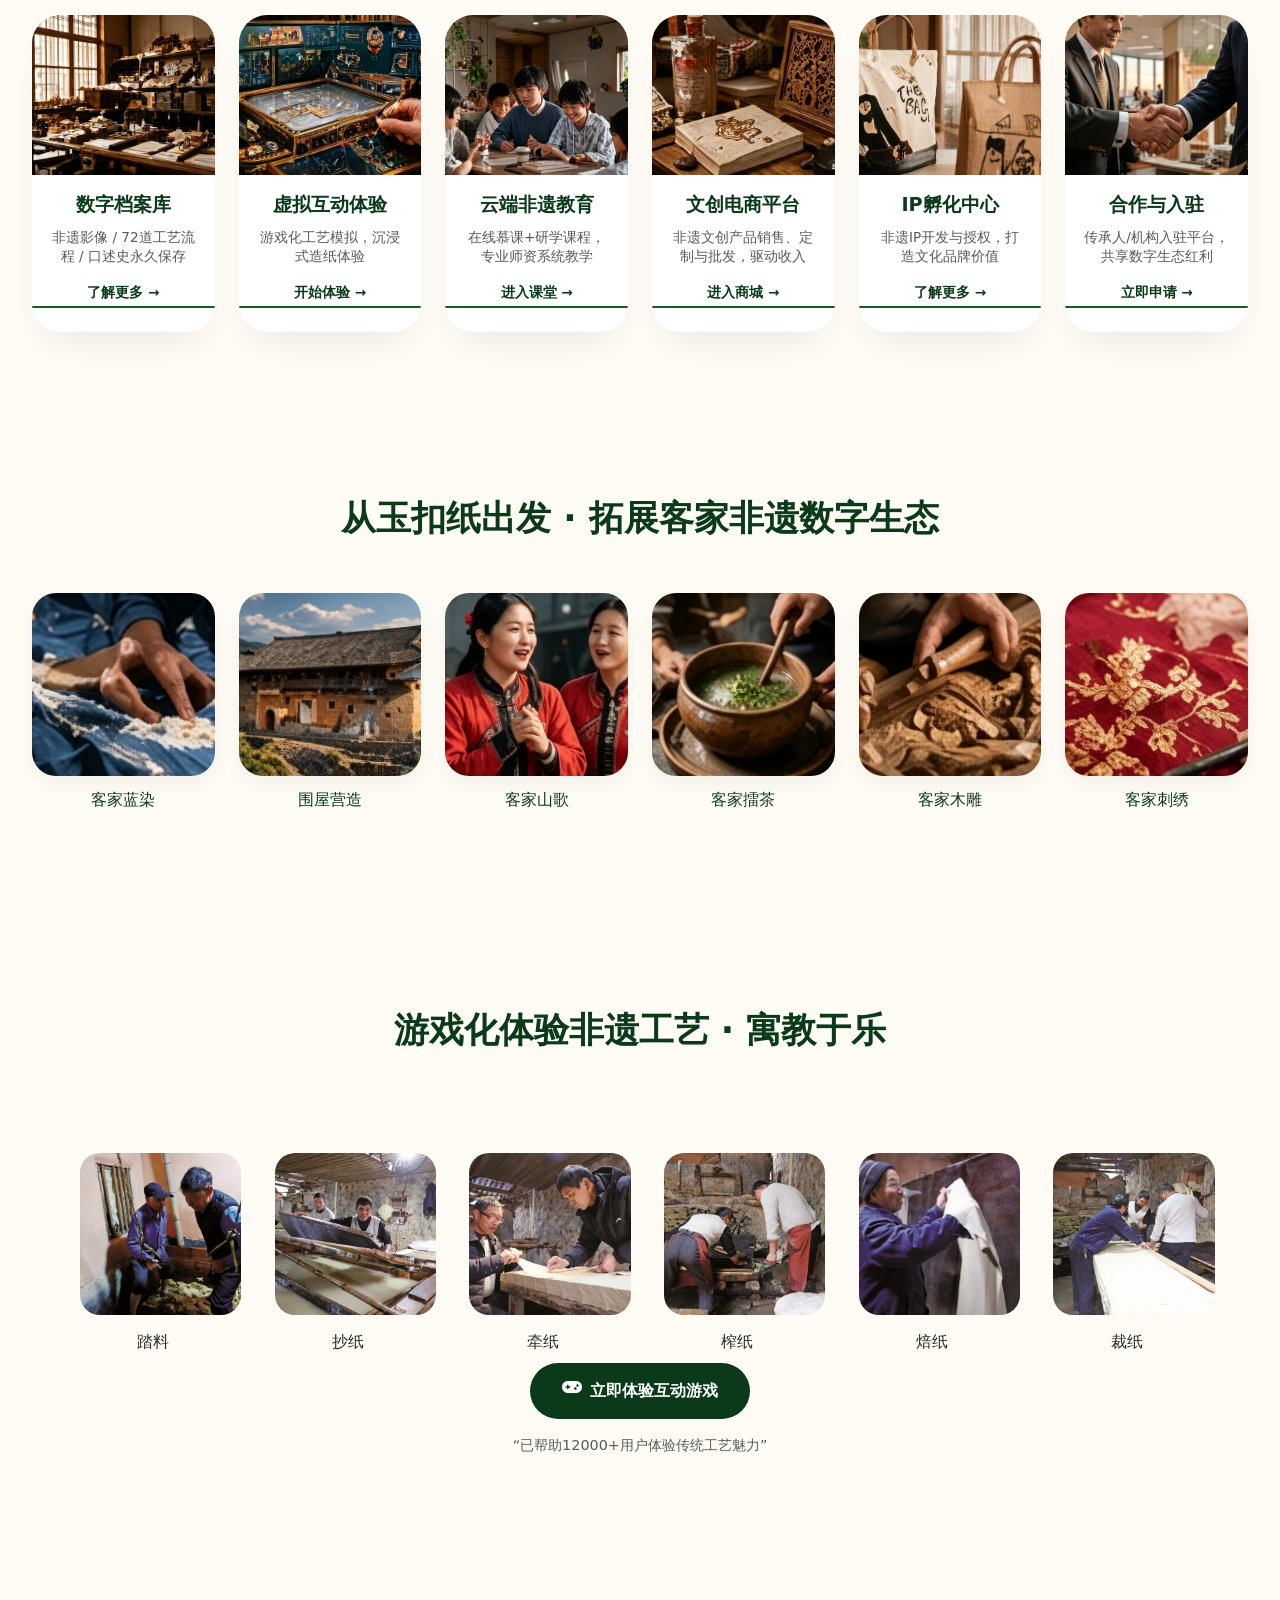
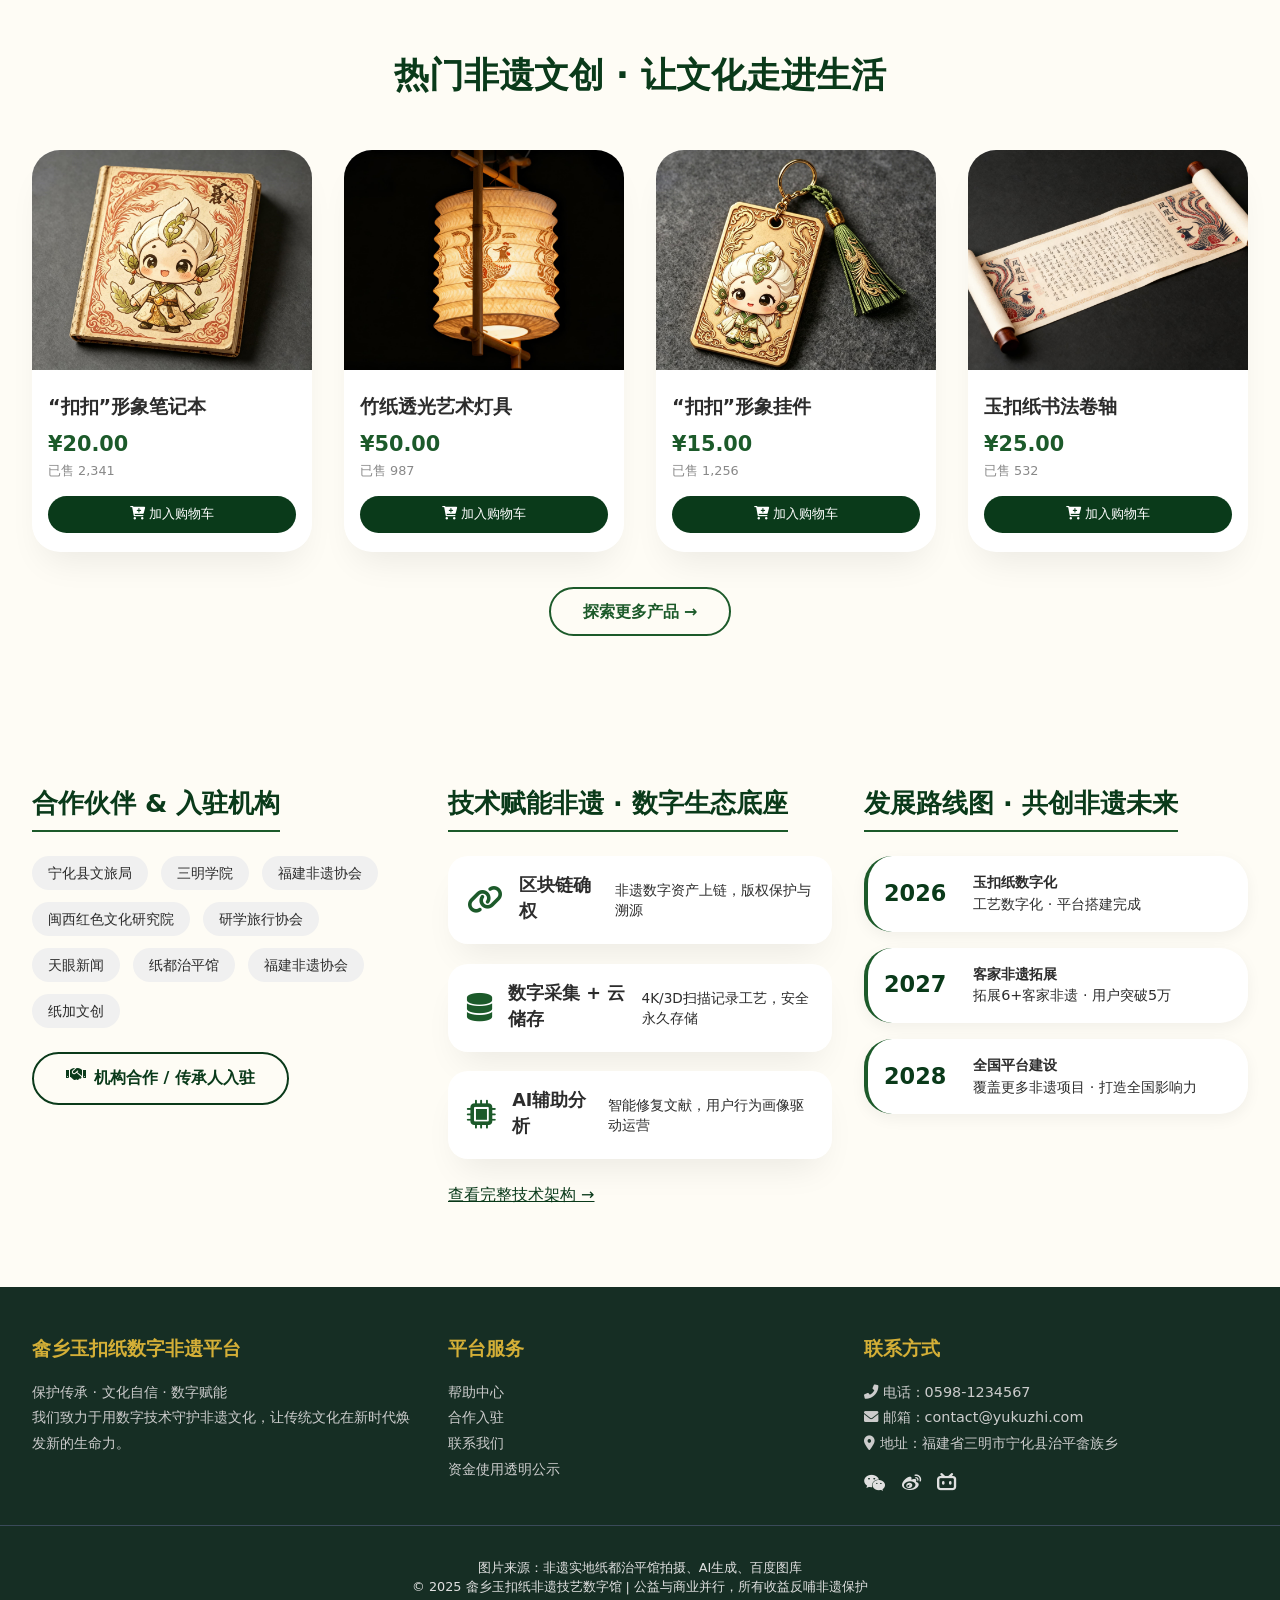
==== commit dea0a4cf: "AOS动画demo" ====
--- a/index.html
+++ b/index.html
@@ -6,6 +6,7 @@
     <title>畲乡玉扣纸非遗技艺数字馆 | 数字守护非遗·让传统成为可持续的生意</title>
     <link rel="stylesheet" href="css/index.css">
     <link rel="stylesheet" href="https://cdnjs.cloudflare.com/ajax/libs/font-awesome/6.0.0-beta3/css/all.min.css">
+    <link rel="stylesheet" href="https://unpkg.com/aos@2.3.4/dist/aos.css">
 </head>
 <body>
 
@@ -93,10 +94,10 @@
 <!-- 2. 用户入口分流 (四角色卡片) -->
 <section class="section role-section">
     <div class="container">
-        <h2 class="section-title">我是谁？<span class="title-light">选择您的身份，开启非遗之旅</span></h2>
+        <h2 class="section-title" data-aos="fade-up">我是谁？<span class="title-light">选择您的身份，开启非遗之旅</span></h2>
         <div class="role-grid">
             <!-- 游客卡片 -->
-            <div class="role-card role-tourist" style="background-image: url('images/index/2.我是谁？/游客.jpg');">
+            <div class="role-card role-tourist" style="background-image: url('images/index/2.我是谁？/游客.jpg');" data-aos="fade-up" data-aos-delay="0">
                 <div class="role-content">
                     <div class="role-icon"><i class="fas fa-umbrella-beach"></i></div>
                     <h3>我是游客</h3>
@@ -105,7 +106,7 @@
                 </div>
             </div>
             <!-- 学生卡片 -->
-            <div class="role-card role-student" style="background-image: url('images/index/2.我是谁？/学生.jpg');">
+            <div class="role-card role-student" style="background-image: url('images/index/2.我是谁？/学生.jpg');" data-aos="fade-up" data-aos-delay="100">
                 <div class="role-content">
                     <div class="role-icon"><i class="fas fa-graduation-cap"></i></div>
                     <h3>我是学生</h3>
@@ -114,7 +115,7 @@
                 </div>
             </div>
             <!-- 文旅机构卡片 -->
-            <div class="role-card role-culture" style="background-image: url('images/index/2.我是谁？/文旅机构.jpg');">
+            <div class="role-card role-culture" style="background-image: url('images/index/2.我是谁？/文旅机构.jpg');" data-aos="fade-up" data-aos-delay="200">
                 <div class="role-content">
                     <div class="role-icon"><i class="fas fa-building"></i></div>
                     <h3>我是文旅机构</h3>
@@ -123,7 +124,7 @@
                 </div>
             </div>
             <!-- 非遗传承人卡片 -->
-            <div class="role-card role-inheritor" style="background-image: url('images/index/2.我是谁？/非遗传承人.jpg');">
+            <div class="role-card role-inheritor" style="background-image: url('images/index/2.我是谁？/非遗传承人.jpg');" data-aos="fade-up" data-aos-delay="300">
                 <div class="role-content">
                     <div class="role-icon"><i class="fas fa-chalkboard-user"></i></div>
                     <h3>我是传承人</h3>
@@ -138,39 +139,39 @@
 <!-- 3. 核心产品矩阵 (六大模块) -->
 <section class="section module-section">
     <div class="container">
-        <h2 class="section-title">一站式非遗数字平台 · 六大核心模块</h2>
+        <h2 class="section-title" data-aos="fade-up">一站式非遗数字平台 · 六大核心模块</h2>
         <div class="module-grid">
-            <div class="module-card">
+            <div class="module-card" data-aos="fade-up" data-aos-delay="0">
                 <img src="images/index/3.一站式非遗数字平台 · 六大核心模块/数字档案馆.jpg" alt="数字档案库" class="module-img">
                 <h3>数字档案库</h3>
                 <p>非遗影像 / 72道工艺流程 / 口述史永久保存</p>
                 <a href="other/yukou_paper.html" class="module-link">了解更多 →</a>
             </div>
-            <div class="module-card">
+            <div class="module-card" data-aos="fade-up" data-aos-delay="100">
                 <img src="images/index/3.一站式非遗数字平台 · 六大核心模块/虚拟互动体验.jpg" alt="虚拟互动体验" class="module-img">
                 <h3>虚拟互动体验</h3>
                 <p>游戏化工艺模拟，沉浸式造纸体验</p>
                 <a href="other/virtual.html" class="module-link">开始体验 →</a>
             </div>
-            <div class="module-card">
+            <div class="module-card" data-aos="fade-up" data-aos-delay="200">
                 <img src="images/index/3.一站式非遗数字平台 · 六大核心模块/云端非遗教育.jpg" alt="云端非遗教育" class="module-img">
                 <h3>云端非遗教育</h3>
                 <p>在线慕课+研学课程，专业师资系统教学</p>
                 <a href="other/education.html" class="module-link">进入课堂 →</a>
             </div>
-            <div class="module-card">
+            <div class="module-card" data-aos="fade-up" data-aos-delay="300">
                 <img src="images/index/3.一站式非遗数字平台 · 六大核心模块/文创电商平台.jpg" alt="文创电商平台" class="module-img">
                 <h3>文创电商平台</h3>
                 <p>非遗文创产品销售、定制与批发，驱动收入</p>
                 <a href="other/shop.html" class="module-link">进入商城 →</a>
             </div>
-            <div class="module-card">
+            <div class="module-card" data-aos="fade-up" data-aos-delay="400">
                 <img src="images/index/3.一站式非遗数字平台 · 六大核心模块/IP孵化中心.jpg" alt="IP孵化中心" class="module-img">
                 <h3>IP孵化中心</h3>
                 <p>非遗IP开发与授权，打造文化品牌价值</p>
                 <a href="other/ip.html" class="module-link">了解更多 →</a>
             </div>
-            <div class="module-card">
+            <div class="module-card" data-aos="fade-up" data-aos-delay="500">
                 <img src="images/index/3.一站式非遗数字平台 · 六大核心模块/合作与入驻.jpg" alt="合作与入驻" class="module-img">
                 <h3>合作与入驻</h3>
                 <p>传承人/机构入驻平台，共享数字生态红利</p>
@@ -183,14 +184,14 @@
 <!-- 4. 客家非遗生态专区 -->
 <section class="section hakka-section">
     <div class="container">
-        <h2 class="section-title">从玉扣纸出发 · 拓展客家非遗数字生态</h2>
+        <h2 class="section-title" data-aos="fade-up">从玉扣纸出发 · 拓展客家非遗数字生态</h2>
         <div class="hakka-grid">
-            <div class="hakka-item"><div class="hakka-img" style="background-image: url('images/index/4.从玉扣纸出发 · 拓展客家非遗数字生态/客家蓝染.jpg');"></div><p>客家蓝染</p></div>
-            <div class="hakka-item"><div class="hakka-img" style="background-image: url('images/index/4.从玉扣纸出发 · 拓展客家非遗数字生态/围屋营造.jpg');"></div><p>围屋营造</p></div>
-            <div class="hakka-item"><div class="hakka-img" style="background-image: url('images/index/4.从玉扣纸出发 · 拓展客家非遗数字生态/客家山歌.jpg');"></div><p>客家山歌</p></div>
-            <div class="hakka-item"><div class="hakka-img" style="background-image: url('images/index/4.从玉扣纸出发 · 拓展客家非遗数字生态/客家擂茶.jpg');"></div><p>客家擂茶</p></div>
-            <div class="hakka-item"><div class="hakka-img" style="background-image: url('images/index/4.从玉扣纸出发 · 拓展客家非遗数字生态/客家木雕.jpg');"></div><p>客家木雕</p></div>
-            <div class="hakka-item"><div class="hakka-img" style="background-image: url('images/index/4.从玉扣纸出发 · 拓展客家非遗数字生态/客家刺绣.jpg');"></div><p>客家刺绣</p></div>
+            <div class="hakka-item" data-aos="zoom-in" data-aos-delay="0"><div class="hakka-img" style="background-image: url('images/index/4.从玉扣纸出发 · 拓展客家非遗数字生态/客家蓝染.jpg');"></div><p>客家蓝染</p></div>
+            <div class="hakka-item" data-aos="zoom-in" data-aos-delay="100"><div class="hakka-img" style="background-image: url('images/index/4.从玉扣纸出发 · 拓展客家非遗数字生态/围屋营造.jpg');"></div><p>围屋营造</p></div>
+            <div class="hakka-item" data-aos="zoom-in" data-aos-delay="200"><div class="hakka-img" style="background-image: url('images/index/4.从玉扣纸出发 · 拓展客家非遗数字生态/客家山歌.jpg');"></div><p>客家山歌</p></div>
+            <div class="hakka-item" data-aos="zoom-in" data-aos-delay="300"><div class="hakka-img" style="background-image: url('images/index/4.从玉扣纸出发 · 拓展客家非遗数字生态/客家擂茶.jpg');"></div><p>客家擂茶</p></div>
+            <div class="hakka-item" data-aos="zoom-in" data-aos-delay="400"><div class="hakka-img" style="background-image: url('images/index/4.从玉扣纸出发 · 拓展客家非遗数字生态/客家木雕.jpg');"></div><p>客家木雕</p></div>
+            <div class="hakka-item" data-aos="zoom-in" data-aos-delay="500"><div class="hakka-img" style="background-image: url('images/index/4.从玉扣纸出发 · 拓展客家非遗数字生态/客家刺绣.jpg');"></div><p>客家刺绣</p></div>
         </div>
 
     </div>
@@ -199,35 +200,35 @@
 <!-- 5. 沉浸体验展示 -->
 <section class="section immersion-section">
     <div class="container">
-        <h2 class="section-title">游戏化体验非遗工艺 · 寓教于乐</h2>
+        <h2 class="section-title" data-aos="fade-up">游戏化体验非遗工艺 · 寓教于乐</h2>
         <div class="immersion-wrapper">
             <div class="immersion-steps">
-                <div class="step-item">
+                <div class="step-item" data-aos="fade-up" data-aos-delay="0">
                     <img src="images/index/5.游戏化体验非遗工艺 · 寓教于乐/踏料.jpg" alt="踏料">
                     <span>踏料</span>
                 </div>
-                <div class="step-item">
+                <div class="step-item" data-aos="fade-up" data-aos-delay="100">
                     <img src="images/index/5.游戏化体验非遗工艺 · 寓教于乐/抄纸.jpg" alt="抄纸">
                     <span>抄纸</span>
                 </div>
-                <div class="step-item">
+                <div class="step-item" data-aos="fade-up" data-aos-delay="200">
                     <img src="images/index/5.游戏化体验非遗工艺 · 寓教于乐/牵纸.jpg" alt="牵纸">
                     <span>牵纸</span>
                 </div>
-                <div class="step-item">
+                <div class="step-item" data-aos="fade-up" data-aos-delay="300">
                     <img src="images/index/5.游戏化体验非遗工艺 · 寓教于乐/榨纸.jpg" alt="榨纸">
                     <span>榨纸</span>
                 </div>
-                <div class="step-item">
+                <div class="step-item" data-aos="fade-up" data-aos-delay="400">
                     <img src="images/index/5.游戏化体验非遗工艺 · 寓教于乐/焙纸.jpg" alt="焙纸">
                     <span>焙纸</span>
                 </div>
-                <div class="step-item">
+                <div class="step-item" data-aos="fade-up" data-aos-delay="500">
                     <img src="images/index/5.游戏化体验非遗工艺 · 寓教于乐/裁纸.jpg" alt="裁纸">
                     <span>裁纸</span>
                 </div>
             </div>
-            <div class="immersion-cta">
+            <div class="immersion-cta" data-aos="fade-up" data-aos-delay="300">
                 <a href="game/sum.html" class="game-main-btn"><i class="fas fa-gamepad"></i> 立即体验互动游戏</a>
                 <p class="feedback">“已帮助12000+用户体验传统工艺魅力”</p>
             </div>
@@ -238,30 +239,30 @@
 <!-- 6. 热门文创推荐 -->
 <section class="section product-section">
     <div class="container">
-        <h2 class="section-title">热门非遗文创 · 让文化走进生活</h2>
+        <h2 class="section-title" data-aos="fade-up">热门非遗文创 · 让文化走进生活</h2>
         <div class="product-grid">
-            <div class="product-card">
+            <div class="product-card" data-aos="fade-up" data-aos-delay="0">
                 <img src="images/shop/koukou_notebook.jpg" alt="笔记本">
                 <h4>“扣扣”形象笔记本</h4>
                 <div class="price">¥20.00</div>
                 <div class="sold">已售 2,341</div>
                 <button class="cart-btn"><i class="fas fa-cart-plus"></i> 加入购物车</button>
             </div>
-            <div class="product-card">
+            <div class="product-card" data-aos="fade-up" data-aos-delay="100">
                 <img src="images/index/6.热门非遗文创 · 让文化走进生活/creative-lamp.jpg" alt="竹纸灯具">
                 <h4>竹纸透光艺术灯具</h4>
                 <div class="price">¥50.00</div>
                 <div class="sold">已售 987</div>
                 <button class="cart-btn"><i class="fas fa-cart-plus"></i> 加入购物车</button>
             </div>
-            <div class="product-card">
+            <div class="product-card" data-aos="fade-up" data-aos-delay="200">
                 <img src="images/shop/koukou_hang.jpg" alt="挂件">
                 <h4>“扣扣”形象挂件</h4>
                 <div class="price">¥15.00</div>
                 <div class="sold">已售 1,256</div>
                 <button class="cart-btn"><i class="fas fa-cart-plus"></i> 加入购物车</button>
             </div>
-            <div class="product-card">
+            <div class="product-card" data-aos="fade-up" data-aos-delay="300">
                 <img src="images/index/6.热门非遗文创 · 让文化走进生活/creative-scroll.jpg" alt="书法卷轴">
                 <h4>玉扣纸书法卷轴</h4>
                 <div class="price">¥25.00</div>
@@ -279,7 +280,7 @@
 <section class="section triple-column-section">
     <div class="triple-container">
         <!-- 左：7.合作伙伴 & 入驻机构 -->
-        <div class="triple-col partners-col">
+        <div class="triple-col partners-col" data-aos="fade-right">
             <h2 class="section-title">合作伙伴 &amp; 入驻机构</h2>
             <div class="partners-logos">
                 <span>宁化县文旅局</span><span>三明学院</span><span>福建非遗协会</span>
@@ -292,20 +293,20 @@
         </div>
 
         <!-- 中：8.技术赋能非遗 · 数字生态底座 -->
-        <div class="triple-col tech-col">
+        <div class="triple-col tech-col" data-aos="fade-up">
             <h2 class="section-title">技术赋能非遗 · 数字生态底座</h2>
             <div class="tech-grid">
-                <div class="tech-card">
+                <div class="tech-card" data-aos="flip-left" data-aos-delay="0">
                     <i class="fas fa-link"></i>
                     <h3>区块链确权</h3>
                     <p>非遗数字资产上链，版权保护与溯源</p>
                 </div>
-                <div class="tech-card">
+                <div class="tech-card" data-aos="flip-left" data-aos-delay="100">
                     <i class="fas fa-database"></i>
                     <h3>数字采集 + 云储存</h3>
                     <p>4K/3D扫描记录工艺，安全永久存储</p>
                 </div>
-                <div class="tech-card">
+                <div class="tech-card" data-aos="flip-left" data-aos-delay="200">
                     <i class="fas fa-microchip"></i>
                     <h3>AI辅助分析</h3>
                     <p>智能修复文献，用户行为画像驱动运营</p>
@@ -317,18 +318,18 @@
         </div>
 
         <!-- 右：9.发展路线图 · 共创非遗未来 -->
-        <div class="triple-col roadmap-col">
+        <div class="triple-col roadmap-col" data-aos="fade-left">
             <h2 class="section-title">发展路线图 · 共创非遗未来</h2>
             <div class="roadmap-timeline">
-                <div class="roadmap-node">
+                <div class="roadmap-node" data-aos="fade-up" data-aos-delay="0">
                     <div class="year">2026</div>
                     <div class="desc"><strong>玉扣纸数字化</strong><br>工艺数字化 · 平台搭建完成</div>
                 </div>
-                <div class="roadmap-node">
+                <div class="roadmap-node" data-aos="fade-up" data-aos-delay="100">
                     <div class="year">2027</div>
                     <div class="desc"><strong>客家非遗拓展</strong><br>拓展6+客家非遗 · 用户突破5万</div>
                 </div>
-                <div class="roadmap-node">
+                <div class="roadmap-node" data-aos="fade-up" data-aos-delay="200">
                     <div class="year">2028</div>
                     <div class="desc"><strong>全国平台建设</strong><br>覆盖更多非遗项目 · 打造全国影响力</div>
                 </div>
@@ -371,5 +372,14 @@
 </footer>
 
 <script src="js/index.js"></script>
+<script src="https://unpkg.com/aos@2.3.4/dist/aos.js"></script>
+<script>
+    AOS.init({
+        duration: 800,
+        easing: 'ease-out-cubic',
+        once: true,
+        offset: 80
+    });
+</script>
 </body>
 </html>
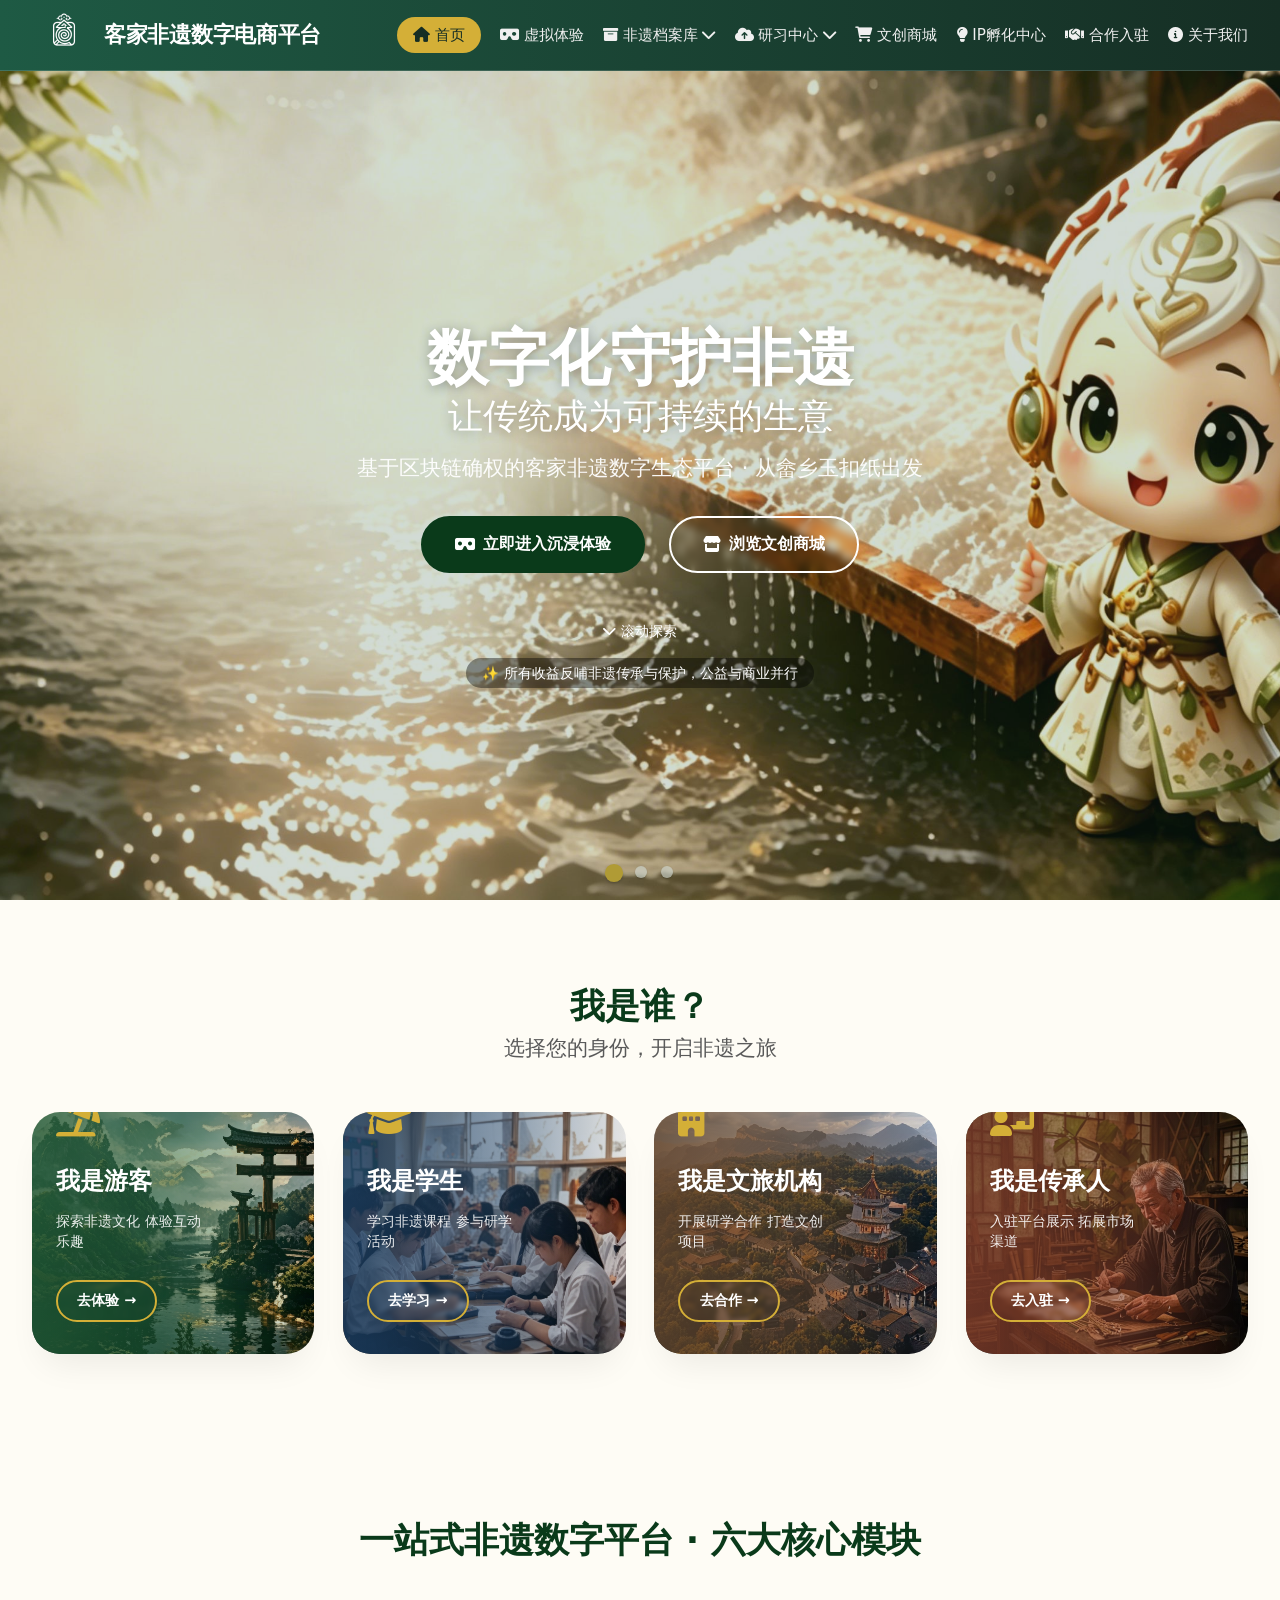
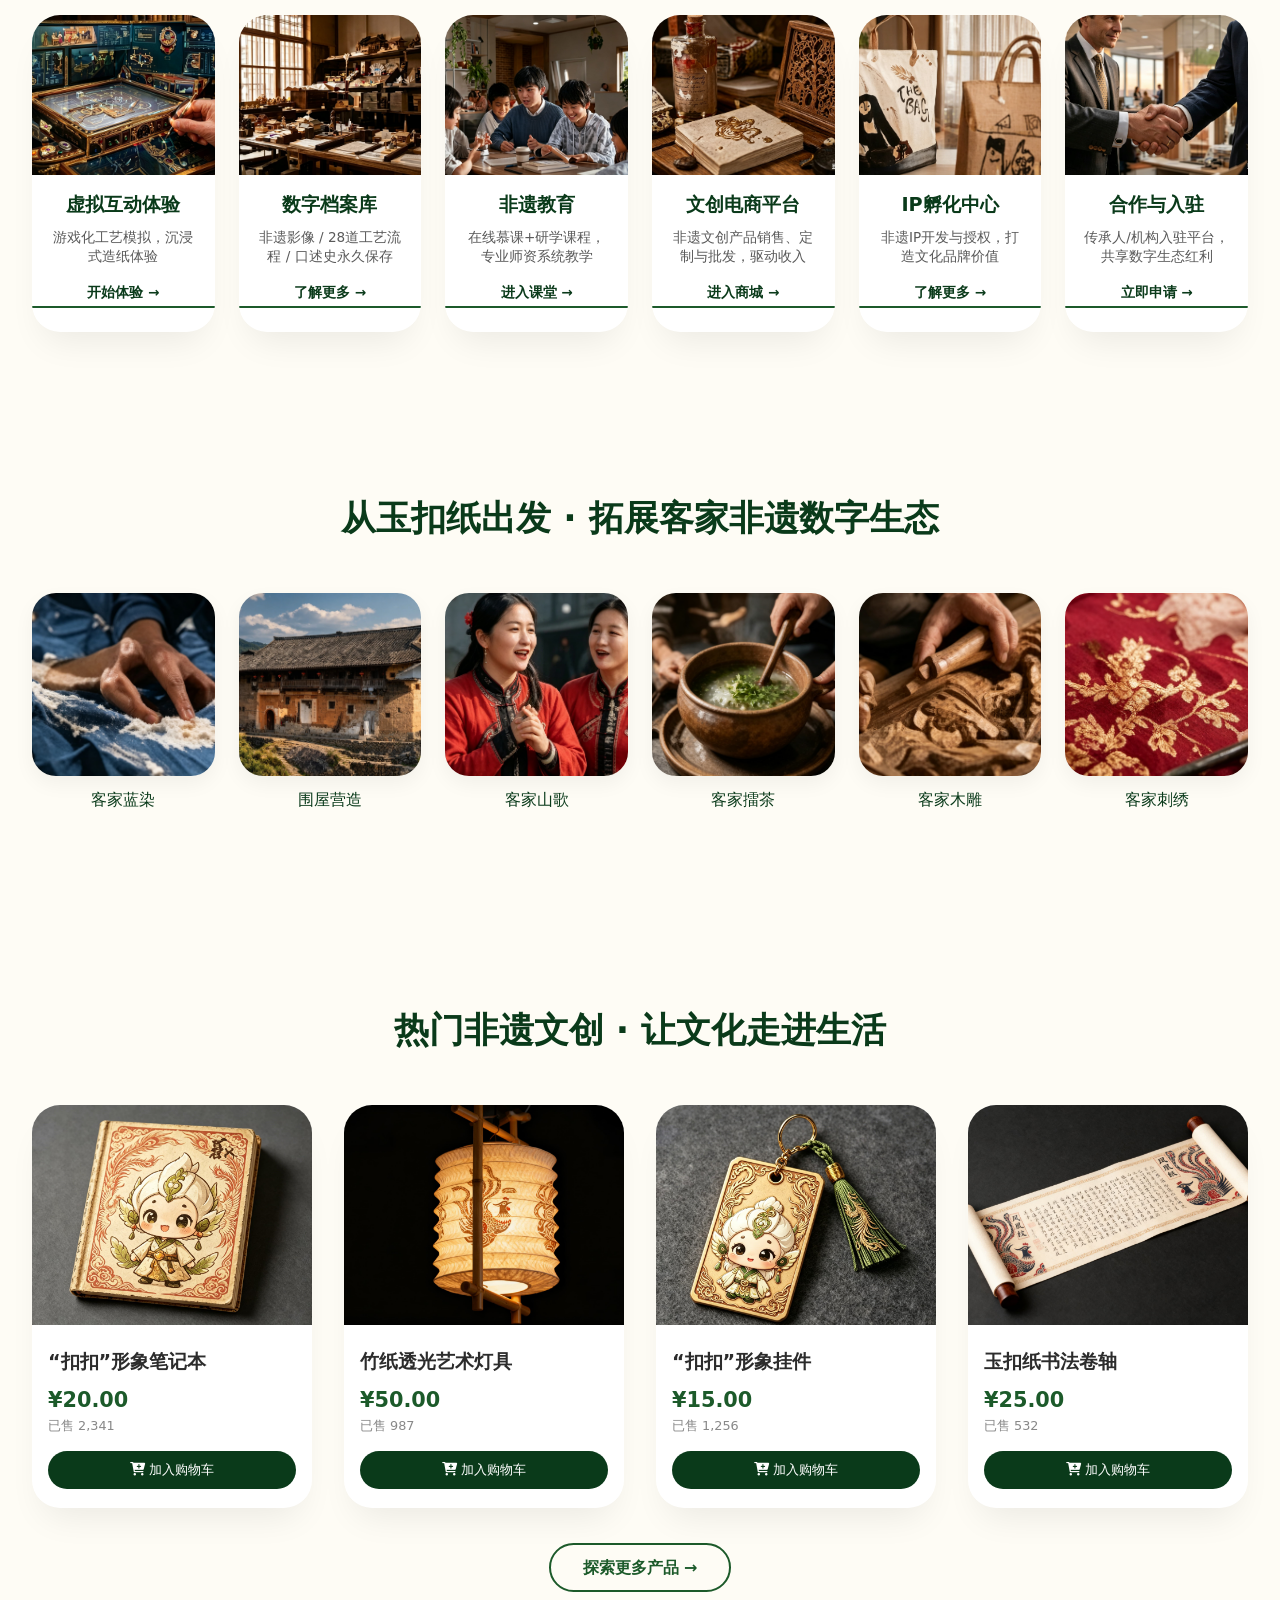
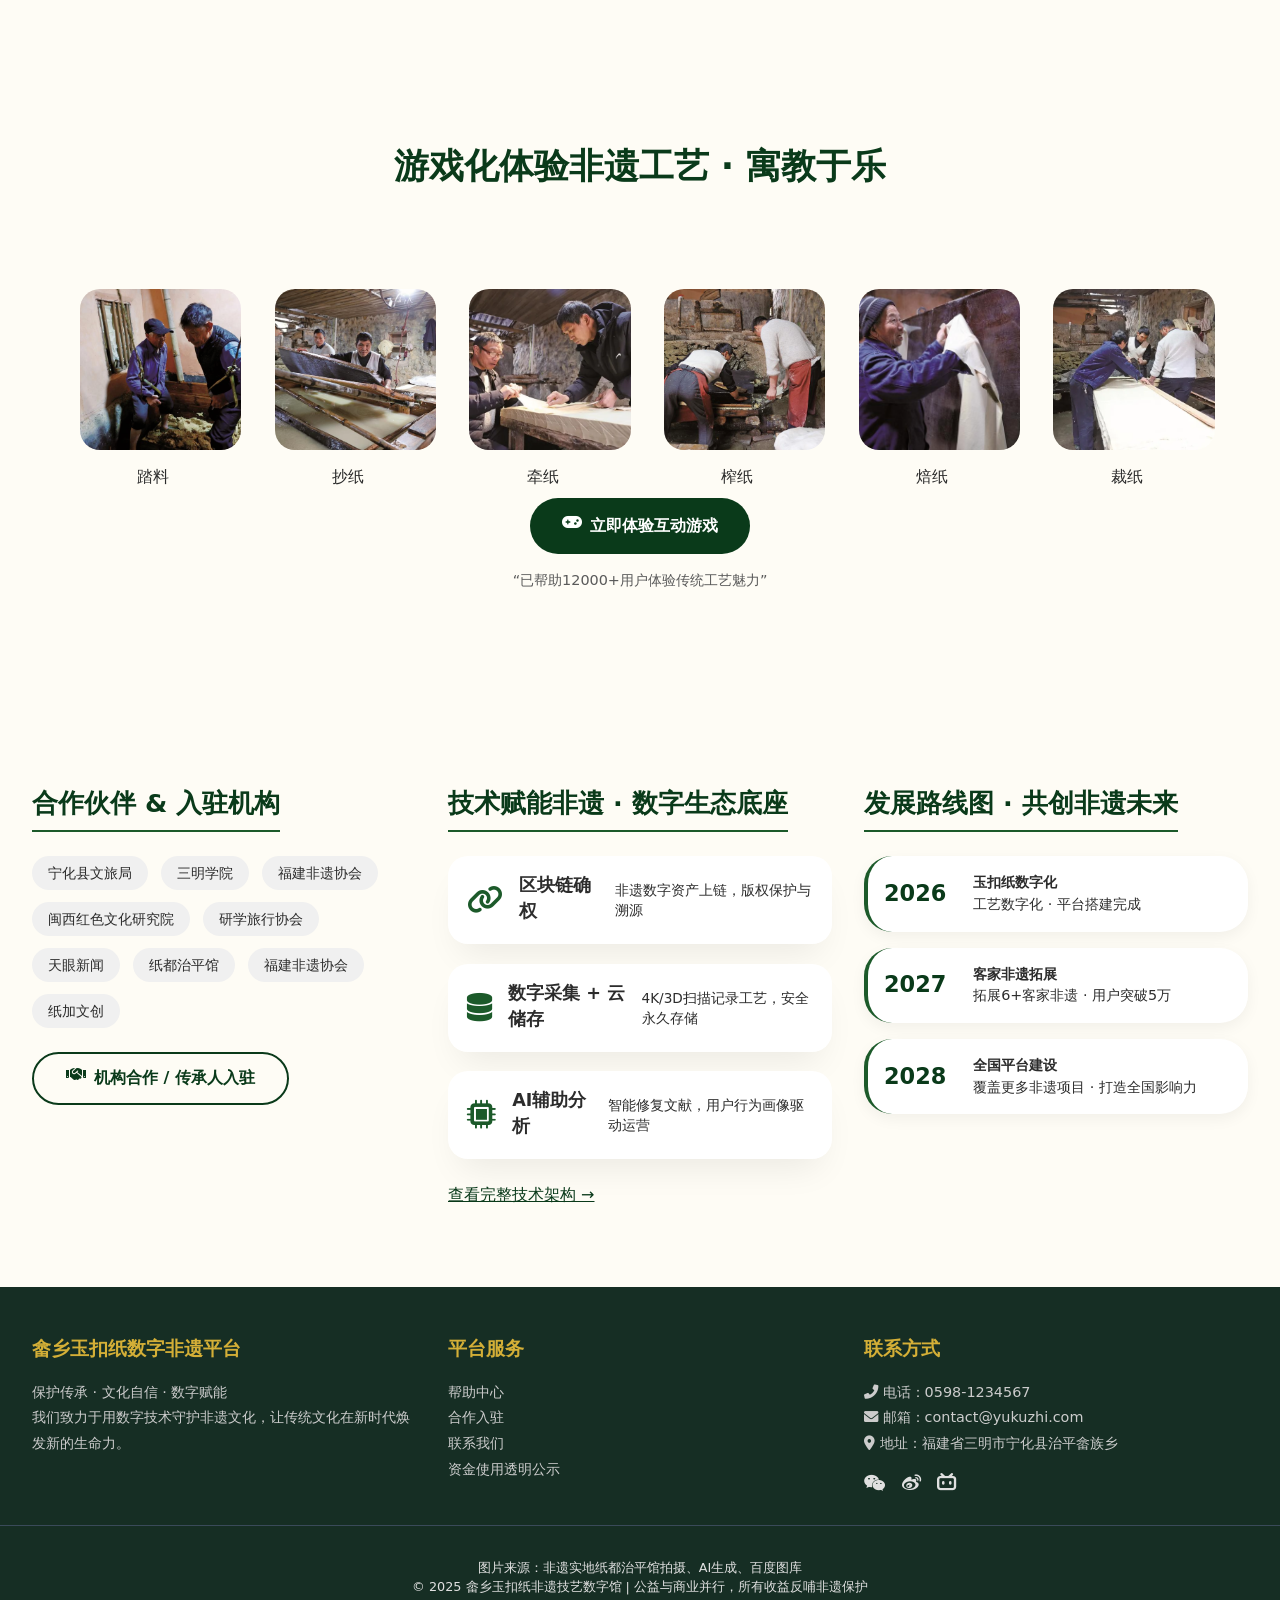
==== commit cc8d1566: "细节" ====
--- a/index.html
+++ b/index.html
@@ -1,385 +1,390 @@
-<!DOCTYPE html>
-<html lang="zh-CN">
-<head>
-    <meta charset="UTF-8">
-    <meta name="viewport" content="width=device-width, initial-scale=1.0, user-scalable=yes">
-    <title>畲乡玉扣纸非遗技艺数字馆 | 数字守护非遗·让传统成为可持续的生意</title>
-    <link rel="stylesheet" href="css/index.css">
-    <link rel="stylesheet" href="https://cdnjs.cloudflare.com/ajax/libs/font-awesome/6.0.0-beta3/css/all.min.css">
-    <link rel="stylesheet" href="https://unpkg.com/aos@2.3.4/dist/aos.css">
-</head>
-<body>
-
-<!-- 导航栏 -->
-<div class="nav">
-    <div class="nav-container">
-        <div class="logo">
-            <img src="images/logo/logo.png" alt="Logo" style="height: 64px; width: auto;">
-            <span>客家非遗数字电商平台</span>
-        </div>
-        <div class="nav-links" id="navLinks">
-            <a href="index.html" class="active"><i class="fas fa-home"></i> 首页</a>
-            <a href="other/virtual.html"><i class="fas fa-vr-cardboard"></i> 虚拟体验</a>
-
-            <!-- 二级菜单：非遗档案库 -->
-            <div class="dropdown" id="archiveDropdown">
-                <a href="javascript:void(0);" class="dropbtn">
-                    <i class="fas fa-archive"></i> 非遗档案库 <i class="fas fa-chevron-down arrow-icon"></i>
-                </a>
-                <div class="dropdown-content">
-                    <a href="other/yukou_paper.html"><i class="fas fa-scroll"></i> 畲乡玉扣纸</a>
-                    <a href="other/hakka.html"><i class="fas fa-leaf"></i> 其他客家非遗</a>
-                </div>
-            </div>
-
-            <!-- 二级菜单：研习中心（原云端教育） -->
-            <div class="dropdown" id="studyDropdown">
-                <a href="javascript:void(0);" class="dropbtn">
-                    <i class="fas fa-cloud-upload-alt"></i> 研习中心 <i class="fas fa-chevron-down arrow-icon"></i>
-                </a>
-                <div class="dropdown-content">
-                    <a href="other/courses.html"><i class="fas fa-graduation-cap"></i> 在线课程</a>
-                    <a href="other/study.html"><i class="fas fa-tree"></i> 研学实践</a>
-                </div>
-            </div>
-
-            <a href="other/shop.html"><i class="fas fa-shopping-cart"></i> 文创商城</a>
-            <a href="other/ip.html"><i class="fas fa-lightbulb"></i> IP孵化中心</a>
-            <a href="other/cooperation.html"><i class="fas fa-handshake"></i> 合作入驻</a>
-            <a href="other/about.html"><i class="fas fa-info-circle"></i> 关于我们</a>
-        </div>
-        <div class="menu-icon" id="menuIcon">
-            <i class="fas fa-bars"></i>
-        </div>
-    </div>
-</div>
-
-<!-- 1. 价值主张 Banner -->
-<section class="hero-banner">
-    <!-- 轮播容器 -->
-    <div class="hero-carousel">
-        <div class="hero-carousel-slides">
-            <!-- 项1：图片 -->
-            <div class="hero-carousel-slide" data-index="0">
-                <div class="hero-carousel-media" style="background-image: url('images/index/1.banner/index1.jpg');"></div>
-            </div>
-            <!-- 项2：图片 -->
-            <div class="hero-carousel-slide" data-index="1">
-                <div class="hero-carousel-media" style="background-image: url('images/index/1.banner/index2.jpg');"></div>
-            </div>
-            <!-- 项3：图片 -->
-            <div class="hero-carousel-slide" data-index="2">
-                <div class="hero-carousel-media" style="background-image: url('images/index/1.banner/index3.jpg');"></div>
-            </div>
-        </div>
-        <!-- 轮播点容器 -->
-        <div class="hero-carousel-dots"></div>
-    </div>
-    <!-- 遮罩层 + 文字内容（始终在轮播上方） -->
-    <div class="hero-overlay"></div>
-    <div class="hero-content">
-        <h1>数字化守护非遗<br><span>让传统成为可持续的生意</span></h1>
-        <p class="hero-subtitle">基于区块链确权的客家非遗数字生态平台 · 从畲乡玉扣纸出发</p>
-        <div class="hero-buttons">
-            <a href="other/virtual.html" class="btn-primary"><i class="fas fa-vr-cardboard"></i> 立即进入沉浸体验</a>
-            <a href="other/shop.html" class="btn-secondary"><i class="fas fa-store"></i> 浏览文创商城</a>
-        </div>
-        <div class="scroll-hint">
-            <i class="fas fa-chevron-down"></i> 滚动探索
-        </div>
-        <div class="profit-note">✨ 所有收益反哺非遗传承与保护，公益与商业并行</div>
-    </div>
-</section>
-
-<!-- 2. 用户入口分流 (四角色卡片) -->
-<section class="section role-section">
-    <div class="container">
-        <h2 class="section-title" data-aos="fade-up">我是谁？<span class="title-light">选择您的身份，开启非遗之旅</span></h2>
-        <div class="role-grid">
-            <!-- 游客卡片 -->
-            <div class="role-card role-tourist" style="background-image: url('images/index/2.我是谁？/游客.jpg');" data-aos="fade-up" data-aos-delay="0">
-                <div class="role-content">
-                    <div class="role-icon"><i class="fas fa-umbrella-beach"></i></div>
-                    <h3>我是游客</h3>
-                    <p>探索非遗文化 体验互动乐趣</p>
-                    <a href="other/virtual.html" class="role-btn">去体验 →</a>
-                </div>
-            </div>
-            <!-- 学生卡片 -->
-            <div class="role-card role-student" style="background-image: url('images/index/2.我是谁？/学生.jpg');" data-aos="fade-up" data-aos-delay="100">
-                <div class="role-content">
-                    <div class="role-icon"><i class="fas fa-graduation-cap"></i></div>
-                    <h3>我是学生</h3>
-                    <p>学习非遗课程 参与研学活动</p>
-                    <a href="other/education.html" class="role-btn">去学习 →</a>
-                </div>
-            </div>
-            <!-- 文旅机构卡片 -->
-            <div class="role-card role-culture" style="background-image: url('images/index/2.我是谁？/文旅机构.jpg');" data-aos="fade-up" data-aos-delay="200">
-                <div class="role-content">
-                    <div class="role-icon"><i class="fas fa-building"></i></div>
-                    <h3>我是文旅机构</h3>
-                    <p>开展研学合作 打造文创项目</p>
-                    <a href="other/cooperation.html" class="role-btn">去合作 →</a>
-                </div>
-            </div>
-            <!-- 非遗传承人卡片 -->
-            <div class="role-card role-inheritor" style="background-image: url('images/index/2.我是谁？/非遗传承人.jpg');" data-aos="fade-up" data-aos-delay="300">
-                <div class="role-content">
-                    <div class="role-icon"><i class="fas fa-chalkboard-user"></i></div>
-                    <h3>我是传承人</h3>
-                    <p>入驻平台展示 拓展市场渠道</p>
-                    <a href="other/cooperation.html" class="role-btn">去入驻 →</a>
-                </div>
-            </div>
-        </div>
-    </div>
-</section>
-
-<!-- 3. 核心产品矩阵 (六大模块) -->
-<section class="section module-section">
-    <div class="container">
-        <h2 class="section-title" data-aos="fade-up">一站式非遗数字平台 · 六大核心模块</h2>
-        <div class="module-grid">
-            <div class="module-card" data-aos="fade-up" data-aos-delay="0">
-                <img src="images/index/3.一站式非遗数字平台 · 六大核心模块/数字档案馆.jpg" alt="数字档案库" class="module-img">
-                <h3>数字档案库</h3>
-                <p>非遗影像 / 72道工艺流程 / 口述史永久保存</p>
-                <a href="other/yukou_paper.html" class="module-link">了解更多 →</a>
-            </div>
-            <div class="module-card" data-aos="fade-up" data-aos-delay="100">
-                <img src="images/index/3.一站式非遗数字平台 · 六大核心模块/虚拟互动体验.jpg" alt="虚拟互动体验" class="module-img">
-                <h3>虚拟互动体验</h3>
-                <p>游戏化工艺模拟，沉浸式造纸体验</p>
-                <a href="other/virtual.html" class="module-link">开始体验 →</a>
-            </div>
-            <div class="module-card" data-aos="fade-up" data-aos-delay="200">
-                <img src="images/index/3.一站式非遗数字平台 · 六大核心模块/云端非遗教育.jpg" alt="云端非遗教育" class="module-img">
-                <h3>云端非遗教育</h3>
-                <p>在线慕课+研学课程，专业师资系统教学</p>
-                <a href="other/education.html" class="module-link">进入课堂 →</a>
-            </div>
-            <div class="module-card" data-aos="fade-up" data-aos-delay="300">
-                <img src="images/index/3.一站式非遗数字平台 · 六大核心模块/文创电商平台.jpg" alt="文创电商平台" class="module-img">
-                <h3>文创电商平台</h3>
-                <p>非遗文创产品销售、定制与批发，驱动收入</p>
-                <a href="other/shop.html" class="module-link">进入商城 →</a>
-            </div>
-            <div class="module-card" data-aos="fade-up" data-aos-delay="400">
-                <img src="images/index/3.一站式非遗数字平台 · 六大核心模块/IP孵化中心.jpg" alt="IP孵化中心" class="module-img">
-                <h3>IP孵化中心</h3>
-                <p>非遗IP开发与授权，打造文化品牌价值</p>
-                <a href="other/ip.html" class="module-link">了解更多 →</a>
-            </div>
-            <div class="module-card" data-aos="fade-up" data-aos-delay="500">
-                <img src="images/index/3.一站式非遗数字平台 · 六大核心模块/合作与入驻.jpg" alt="合作与入驻" class="module-img">
-                <h3>合作与入驻</h3>
-                <p>传承人/机构入驻平台，共享数字生态红利</p>
-                <a href="other/about.html" class="module-link">立即申请 →</a>
-            </div>
-        </div>
-    </div>
-</section>
-
-<!-- 4. 客家非遗生态专区 -->
-<section class="section hakka-section">
-    <div class="container">
-        <h2 class="section-title" data-aos="fade-up">从玉扣纸出发 · 拓展客家非遗数字生态</h2>
-        <div class="hakka-grid">
-            <div class="hakka-item" data-aos="zoom-in" data-aos-delay="0"><div class="hakka-img" style="background-image: url('images/index/4.从玉扣纸出发 · 拓展客家非遗数字生态/客家蓝染.jpg');"></div><p>客家蓝染</p></div>
-            <div class="hakka-item" data-aos="zoom-in" data-aos-delay="100"><div class="hakka-img" style="background-image: url('images/index/4.从玉扣纸出发 · 拓展客家非遗数字生态/围屋营造.jpg');"></div><p>围屋营造</p></div>
-            <div class="hakka-item" data-aos="zoom-in" data-aos-delay="200"><div class="hakka-img" style="background-image: url('images/index/4.从玉扣纸出发 · 拓展客家非遗数字生态/客家山歌.jpg');"></div><p>客家山歌</p></div>
-            <div class="hakka-item" data-aos="zoom-in" data-aos-delay="300"><div class="hakka-img" style="background-image: url('images/index/4.从玉扣纸出发 · 拓展客家非遗数字生态/客家擂茶.jpg');"></div><p>客家擂茶</p></div>
-            <div class="hakka-item" data-aos="zoom-in" data-aos-delay="400"><div class="hakka-img" style="background-image: url('images/index/4.从玉扣纸出发 · 拓展客家非遗数字生态/客家木雕.jpg');"></div><p>客家木雕</p></div>
-            <div class="hakka-item" data-aos="zoom-in" data-aos-delay="500"><div class="hakka-img" style="background-image: url('images/index/4.从玉扣纸出发 · 拓展客家非遗数字生态/客家刺绣.jpg');"></div><p>客家刺绣</p></div>
-        </div>
-
-    </div>
-</section>
-
-<!-- 5. 沉浸体验展示 -->
-<section class="section immersion-section">
-    <div class="container">
-        <h2 class="section-title" data-aos="fade-up">游戏化体验非遗工艺 · 寓教于乐</h2>
-        <div class="immersion-wrapper">
-            <div class="immersion-steps">
-                <div class="step-item" data-aos="fade-up" data-aos-delay="0">
-                    <img src="images/index/5.游戏化体验非遗工艺 · 寓教于乐/踏料.jpg" alt="踏料">
-                    <span>踏料</span>
-                </div>
-                <div class="step-item" data-aos="fade-up" data-aos-delay="100">
-                    <img src="images/index/5.游戏化体验非遗工艺 · 寓教于乐/抄纸.jpg" alt="抄纸">
-                    <span>抄纸</span>
-                </div>
-                <div class="step-item" data-aos="fade-up" data-aos-delay="200">
-                    <img src="images/index/5.游戏化体验非遗工艺 · 寓教于乐/牵纸.jpg" alt="牵纸">
-                    <span>牵纸</span>
-                </div>
-                <div class="step-item" data-aos="fade-up" data-aos-delay="300">
-                    <img src="images/index/5.游戏化体验非遗工艺 · 寓教于乐/榨纸.jpg" alt="榨纸">
-                    <span>榨纸</span>
-                </div>
-                <div class="step-item" data-aos="fade-up" data-aos-delay="400">
-                    <img src="images/index/5.游戏化体验非遗工艺 · 寓教于乐/焙纸.jpg" alt="焙纸">
-                    <span>焙纸</span>
-                </div>
-                <div class="step-item" data-aos="fade-up" data-aos-delay="500">
-                    <img src="images/index/5.游戏化体验非遗工艺 · 寓教于乐/裁纸.jpg" alt="裁纸">
-                    <span>裁纸</span>
-                </div>
-            </div>
-            <div class="immersion-cta" data-aos="fade-up" data-aos-delay="300">
-                <a href="game/sum.html" class="game-main-btn"><i class="fas fa-gamepad"></i> 立即体验互动游戏</a>
-                <p class="feedback">“已帮助12000+用户体验传统工艺魅力”</p>
-            </div>
-        </div>
-    </div>
-</section>
-
-<!-- 6. 热门文创推荐 -->
-<section class="section product-section">
-    <div class="container">
-        <h2 class="section-title" data-aos="fade-up">热门非遗文创 · 让文化走进生活</h2>
-        <div class="product-grid">
-            <div class="product-card" data-aos="fade-up" data-aos-delay="0">
-                <img src="images/shop/koukou_notebook.jpg" alt="笔记本">
-                <h4>“扣扣”形象笔记本</h4>
-                <div class="price">¥20.00</div>
-                <div class="sold">已售 2,341</div>
-                <button class="cart-btn"><i class="fas fa-cart-plus"></i> 加入购物车</button>
-            </div>
-            <div class="product-card" data-aos="fade-up" data-aos-delay="100">
-                <img src="images/index/6.热门非遗文创 · 让文化走进生活/creative-lamp.jpg" alt="竹纸灯具">
-                <h4>竹纸透光艺术灯具</h4>
-                <div class="price">¥50.00</div>
-                <div class="sold">已售 987</div>
-                <button class="cart-btn"><i class="fas fa-cart-plus"></i> 加入购物车</button>
-            </div>
-            <div class="product-card" data-aos="fade-up" data-aos-delay="200">
-                <img src="images/shop/koukou_hang.jpg" alt="挂件">
-                <h4>“扣扣”形象挂件</h4>
-                <div class="price">¥15.00</div>
-                <div class="sold">已售 1,256</div>
-                <button class="cart-btn"><i class="fas fa-cart-plus"></i> 加入购物车</button>
-            </div>
-            <div class="product-card" data-aos="fade-up" data-aos-delay="300">
-                <img src="images/index/6.热门非遗文创 · 让文化走进生活/creative-scroll.jpg" alt="书法卷轴">
-                <h4>玉扣纸书法卷轴</h4>
-                <div class="price">¥25.00</div>
-                <div class="sold">已售 532</div>
-                <button class="cart-btn"><i class="fas fa-cart-plus"></i> 加入购物车</button>
-            </div>
-        </div>
-        <div class="shop-more">
-            <a href="other/shop.html" class="btn-outline">探索更多产品 →</a>
-        </div>
-    </div>
-</section>
-
-<!-- 三列合并：合作伙伴 | 技术赋能 | 发展路线图 -->
-<section class="section triple-column-section">
-    <div class="triple-container">
-        <!-- 左：7.合作伙伴 & 入驻机构 -->
-        <div class="triple-col partners-col" data-aos="fade-right">
-            <h2 class="section-title">合作伙伴 &amp; 入驻机构</h2>
-            <div class="partners-logos">
-                <span>宁化县文旅局</span><span>三明学院</span><span>福建非遗协会</span>
-                <span>闽西红色文化研究院</span><span>研学旅行协会</span><span>天眼新闻</span>
-                <span>纸都治平馆</span><span>福建非遗协会</span><span>纸加文创</span>
-            </div>
-            <div class="cooperation-btn">
-                <a href="other/about.html" class="btn-primary-outline"><i class="fas fa-handshake"></i> 机构合作 / 传承人入驻</a>
-            </div>
-        </div>
-
-        <!-- 中：8.技术赋能非遗 · 数字生态底座 -->
-        <div class="triple-col tech-col" data-aos="fade-up">
-            <h2 class="section-title">技术赋能非遗 · 数字生态底座</h2>
-            <div class="tech-grid">
-                <div class="tech-card" data-aos="flip-left" data-aos-delay="0">
-                    <i class="fas fa-link"></i>
-                    <h3>区块链确权</h3>
-                    <p>非遗数字资产上链，版权保护与溯源</p>
-                </div>
-                <div class="tech-card" data-aos="flip-left" data-aos-delay="100">
-                    <i class="fas fa-database"></i>
-                    <h3>数字采集 + 云储存</h3>
-                    <p>4K/3D扫描记录工艺，安全永久存储</p>
-                </div>
-                <div class="tech-card" data-aos="flip-left" data-aos-delay="200">
-                    <i class="fas fa-microchip"></i>
-                    <h3>AI辅助分析</h3>
-                    <p>智能修复文献，用户行为画像驱动运营</p>
-                </div>
-            </div>
-            <div class="tech-arch-link">
-                <a href="other/yukou_paper.html">查看完整技术架构 →</a>
-            </div>
-        </div>
-
-        <!-- 右：9.发展路线图 · 共创非遗未来 -->
-        <div class="triple-col roadmap-col" data-aos="fade-left">
-            <h2 class="section-title">发展路线图 · 共创非遗未来</h2>
-            <div class="roadmap-timeline">
-                <div class="roadmap-node" data-aos="fade-up" data-aos-delay="0">
-                    <div class="year">2026</div>
-                    <div class="desc"><strong>玉扣纸数字化</strong><br>工艺数字化 · 平台搭建完成</div>
-                </div>
-                <div class="roadmap-node" data-aos="fade-up" data-aos-delay="100">
-                    <div class="year">2027</div>
-                    <div class="desc"><strong>客家非遗拓展</strong><br>拓展6+客家非遗 · 用户突破5万</div>
-                </div>
-                <div class="roadmap-node" data-aos="fade-up" data-aos-delay="200">
-                    <div class="year">2028</div>
-                    <div class="desc"><strong>全国平台建设</strong><br>覆盖更多非遗项目 · 打造全国影响力</div>
-                </div>
-            </div>
-        </div>
-    </div>
-</section>
-
-<!-- 页脚 -->
-<footer class="footer">
-    <div class="footer-container">
-        <div class="footer-col">
-            <h4>畲乡玉扣纸数字非遗平台</h4>
-            <p>保护传承 · 文化自信 · 数字赋能</p>
-            <p>我们致力于用数字技术守护非遗文化，让传统文化在新时代焕发新的生命力。</p>
-        </div>
-        <div class="footer-col">
-            <h4>平台服务</h4>
-            <a href="#">帮助中心</a>
-            <a href="other/about.html">合作入驻</a>
-            <a href="other/about.html">联系我们</a>
-            <a href="#" id="fundTransparency">资金使用透明公示</a>
-        </div>
-        <div class="footer-col">
-            <h4>联系方式</h4>
-            <p><i class="fas fa-phone-alt"></i> 电话：0598-1234567</p>
-            <p><i class="fas fa-envelope"></i> 邮箱：contact@yukuzhi.com</p>
-            <p><i class="fas fa-map-marker-alt"></i> 地址：福建省三明市宁化县治平畲族乡</p>
-            <div class="social-icons">
-                <i class="fab fa-weixin"></i>
-                <i class="fab fa-weibo"></i>
-                <i class="fab fa-bilibili"></i>
-            </div>
-        </div>
-    </div>
-    <div class="footer-bottom">
-        <p class="image-source">图片来源：非遗实地纸都治平馆拍摄、AI生成、百度图库</p>
-        <p>© 2025 畲乡玉扣纸非遗技艺数字馆 | 公益与商业并行，所有收益反哺非遗保护</p>
-    </div>
-</footer>
-
-<script src="js/index.js"></script>
-<script src="https://unpkg.com/aos@2.3.4/dist/aos.js"></script>
-<script>
-    AOS.init({
-        duration: 800,
-        easing: 'ease-out-cubic',
-        once: true,
-        offset: 80
-    });
-</script>
-</body>
+<!DOCTYPE html>
+<html lang="zh-CN">
+<head>
+    <meta charset="UTF-8">
+    <meta name="viewport" content="width=device-width, initial-scale=1.0, user-scalable=yes">
+    <title>畲乡玉扣纸非遗技艺数字馆 | 数字守护非遗·让传统成为可持续的生意</title>
+    <link rel="stylesheet" href="css/index.css">
+    <link rel="stylesheet" href="https://cdnjs.cloudflare.com/ajax/libs/font-awesome/6.0.0-beta3/css/all.min.css">
+    <link rel="stylesheet" href="https://unpkg.com/aos@2.3.4/dist/aos.css">
+</head>
+<body>
+
+<!-- 导航栏 -->
+<div class="nav">
+    <div class="nav-container">
+        <div class="logo">
+            <img src="images/logo/logo.png" alt="Logo" style="height: 64px; width: auto;">
+            <span>客家非遗数字电商平台</span>
+        </div>
+        <div class="nav-links" id="navLinks">
+            <a href="index.html" class="active"><i class="fas fa-home"></i> 首页</a>
+            <a href="other/virtual.html"><i class="fas fa-vr-cardboard"></i> 虚拟体验</a>
+
+            <!-- 二级菜单：非遗档案库 -->
+            <div class="dropdown" id="archiveDropdown">
+                <a href="javascript:void(0);" class="dropbtn">
+                    <i class="fas fa-archive"></i> 非遗档案库 <i class="fas fa-chevron-down arrow-icon"></i>
+                </a>
+                <div class="dropdown-content">
+                    <a href="other/yukou_paper.html"><i class="fas fa-scroll"></i> 畲乡玉扣纸</a>
+                    <a href="other/hakka.html"><i class="fas fa-leaf"></i> 其他客家非遗</a>
+                </div>
+            </div>
+
+            <!-- 二级菜单：研习中心（原云端教育） -->
+            <div class="dropdown" id="studyDropdown">
+                <a href="javascript:void(0);" class="dropbtn">
+                    <i class="fas fa-cloud-upload-alt"></i> 研习中心 <i class="fas fa-chevron-down arrow-icon"></i>
+                </a>
+                <div class="dropdown-content">
+                    <a href="other/courses.html"><i class="fas fa-graduation-cap"></i> 在线课程</a>
+                    <a href="other/study.html"><i class="fas fa-tree"></i> 研学实践</a>
+                </div>
+            </div>
+
+            <a href="other/shop.html"><i class="fas fa-shopping-cart"></i> 文创商城</a>
+            <a href="other/ip.html"><i class="fas fa-lightbulb"></i> IP孵化中心</a>
+            <a href="other/cooperation.html"><i class="fas fa-handshake"></i> 合作入驻</a>
+            <a href="other/about.html"><i class="fas fa-info-circle"></i> 关于我们</a>
+        </div>
+        <div class="menu-icon" id="menuIcon">
+            <i class="fas fa-bars"></i>
+        </div>
+    </div>
+</div>
+
+<!-- 1. 价值主张 Banner -->
+<section class="hero-banner">
+    <!-- 轮播容器 -->
+    <div class="hero-carousel">
+        <div class="hero-carousel-slides">
+            <!-- 项1：图片 -->
+            <div class="hero-carousel-slide" data-index="0">
+                <div class="hero-carousel-media" style="background-image: url('images/index/1.banner/index1.jpg');"></div>
+            </div>
+            <!-- 项2：图片 -->
+            <div class="hero-carousel-slide" data-index="1">
+                <div class="hero-carousel-media" style="background-image: url('images/index/1.banner/index2.jpg');"></div>
+            </div>
+            <!-- 项3：图片 -->
+            <div class="hero-carousel-slide" data-index="2">
+                <div class="hero-carousel-media" style="background-image: url('images/index/1.banner/index3.jpg');"></div>
+            </div>
+        </div>
+        <!-- 轮播点容器 -->
+        <div class="hero-carousel-dots"></div>
+    </div>
+    <!-- 遮罩层 + 文字内容（始终在轮播上方） -->
+    <div class="hero-overlay"></div>
+    <div class="hero-content">
+        <h1>数字化守护非遗<br><span>让传统成为可持续的生意</span></h1>
+        <p class="hero-subtitle">基于区块链确权的客家非遗数字生态平台 · 从畲乡玉扣纸出发</p>
+        <div class="hero-buttons">
+            <a href="other/virtual.html" class="btn-primary"><i class="fas fa-vr-cardboard"></i> 立即进入沉浸体验</a>
+            <a href="other/shop.html" class="btn-secondary"><i class="fas fa-store"></i> 浏览文创商城</a>
+        </div>
+        <div class="scroll-hint">
+            <i class="fas fa-chevron-down"></i> 滚动探索
+        </div>
+        <div class="profit-note">✨ 所有收益反哺非遗传承与保护，公益与商业并行</div>
+    </div>
+</section>
+
+<!-- 2. 用户入口分流 (四角色卡片) -->
+<section class="section role-section">
+    <div class="container">
+        <h2 class="section-title" data-aos="fade-up">我是谁？<span class="title-light">选择您的身份，开启非遗之旅</span></h2>
+        <div class="role-grid">
+            <!-- 游客卡片 -->
+            <div class="role-card role-tourist" style="background-image: url('images/index/2.我是谁？/游客.jpg');" data-aos="fade-up" data-aos-delay="0">
+                <div class="role-content">
+                    <div class="role-icon"><i class="fas fa-umbrella-beach"></i></div>
+                    <h3>我是游客</h3>
+                    <p>探索非遗文化 体验互动乐趣</p>
+                    <a href="other/virtual.html" class="role-btn">去体验 →</a>
+                </div>
+            </div>
+            <!-- 学生卡片 -->
+            <div class="role-card role-student" style="background-image: url('images/index/2.我是谁？/学生.jpg');" data-aos="fade-up" data-aos-delay="100">
+                <div class="role-content">
+                    <div class="role-icon"><i class="fas fa-graduation-cap"></i></div>
+                    <h3>我是学生</h3>
+                    <p>学习非遗课程 参与研学活动</p>
+                    <a href="other/education.html" class="role-btn">去学习 →</a>
+                </div>
+            </div>
+            <!-- 文旅机构卡片 -->
+            <div class="role-card role-culture" style="background-image: url('images/index/2.我是谁？/文旅机构.jpg');" data-aos="fade-up" data-aos-delay="200">
+                <div class="role-content">
+                    <div class="role-icon"><i class="fas fa-building"></i></div>
+                    <h3>我是文旅机构</h3>
+                    <p>开展研学合作 打造文创项目</p>
+                    <a href="other/cooperation.html" class="role-btn">去合作 →</a>
+                </div>
+            </div>
+            <!-- 非遗传承人卡片 -->
+            <div class="role-card role-inheritor" style="background-image: url('images/index/2.我是谁？/非遗传承人.jpg');" data-aos="fade-up" data-aos-delay="300">
+                <div class="role-content">
+                    <div class="role-icon"><i class="fas fa-chalkboard-user"></i></div>
+                    <h3>我是传承人</h3>
+                    <p>入驻平台展示 拓展市场渠道</p>
+                    <a href="other/cooperation.html" class="role-btn">去入驻 →</a>
+                </div>
+            </div>
+        </div>
+    </div>
+</section>
+
+<!-- 3. 核心产品矩阵 (六大模块) -->
+<section class="section module-section">
+    <div class="container">
+        <h2 class="section-title" data-aos="fade-up">一站式非遗数字平台 · 六大核心模块</h2>
+        <div class="module-grid">
+
+            <div class="module-card" data-aos="fade-up" data-aos-delay="100">
+                <img src="images/index/3.一站式非遗数字平台 · 六大核心模块/虚拟互动体验.jpg" alt="虚拟互动体验" class="module-img">
+                <h3>虚拟互动体验</h3>
+                <p>游戏化工艺模拟，沉浸式造纸体验</p>
+                <a href="other/virtual.html" class="module-link">开始体验 →</a>
+            </div>
+            <div class="module-card" data-aos="fade-up" data-aos-delay="0">
+                <img src="images/index/3.一站式非遗数字平台 · 六大核心模块/数字档案馆.jpg" alt="数字档案库" class="module-img">
+                <h3>数字档案库</h3>
+                <p>非遗影像 / 28道工艺流程 / 口述史永久保存</p>
+                <a href="other/yukou_paper.html" class="module-link">了解更多 →</a>
+            </div>
+            <div class="module-card" data-aos="fade-up" data-aos-delay="200">
+                <img src="images/index/3.一站式非遗数字平台 · 六大核心模块/云端非遗教育.jpg" alt="云端非遗教育" class="module-img">
+                <h3>非遗教育</h3>
+                <p>在线慕课+研学课程，专业师资系统教学</p>
+                <a href="other/education.html" class="module-link">进入课堂 →</a>
+            </div>
+            <div class="module-card" data-aos="fade-up" data-aos-delay="300">
+                <img src="images/index/3.一站式非遗数字平台 · 六大核心模块/文创电商平台.jpg" alt="文创电商平台" class="module-img">
+                <h3>文创电商平台</h3>
+                <p>非遗文创产品销售、定制与批发，驱动收入</p>
+                <a href="other/shop.html" class="module-link">进入商城 →</a>
+            </div>
+            <div class="module-card" data-aos="fade-up" data-aos-delay="400">
+                <img src="images/index/3.一站式非遗数字平台 · 六大核心模块/IP孵化中心.jpg" alt="IP孵化中心" class="module-img">
+                <h3>IP孵化中心</h3>
+                <p>非遗IP开发与授权，打造文化品牌价值</p>
+                <a href="other/ip.html" class="module-link">了解更多 →</a>
+            </div>
+            <div class="module-card" data-aos="fade-up" data-aos-delay="500">
+                <img src="images/index/3.一站式非遗数字平台 · 六大核心模块/合作与入驻.jpg" alt="合作与入驻" class="module-img">
+                <h3>合作与入驻</h3>
+                <p>传承人/机构入驻平台，共享数字生态红利</p>
+                <a href="other/cooperation.html" class="module-link">立即申请 →</a>
+            </div>
+        </div>
+    </div>
+</section>
+
+<!-- 4. 客家非遗生态专区 -->
+<section class="section hakka-section">
+    <div class="container">
+        <h2 class="section-title" data-aos="fade-up">从玉扣纸出发 · 拓展客家非遗数字生态</h2>
+        <div class="hakka-grid">
+            <div class="hakka-item" data-aos="zoom-in" data-aos-delay="0"><div class="hakka-img" style="background-image: url('images/index/4.从玉扣纸出发 · 拓展客家非遗数字生态/客家蓝染.jpg');"></div><p>客家蓝染</p></div>
+            <div class="hakka-item" data-aos="zoom-in" data-aos-delay="100"><div class="hakka-img" style="background-image: url('images/index/4.从玉扣纸出发 · 拓展客家非遗数字生态/围屋营造.jpg');"></div><p>围屋营造</p></div>
+            <div class="hakka-item" data-aos="zoom-in" data-aos-delay="200"><div class="hakka-img" style="background-image: url('images/index/4.从玉扣纸出发 · 拓展客家非遗数字生态/客家山歌.jpg');"></div><p>客家山歌</p></div>
+            <div class="hakka-item" data-aos="zoom-in" data-aos-delay="300"><div class="hakka-img" style="background-image: url('images/index/4.从玉扣纸出发 · 拓展客家非遗数字生态/客家擂茶.jpg');"></div><p>客家擂茶</p></div>
+            <div class="hakka-item" data-aos="zoom-in" data-aos-delay="400"><div class="hakka-img" style="background-image: url('images/index/4.从玉扣纸出发 · 拓展客家非遗数字生态/客家木雕.jpg');"></div><p>客家木雕</p></div>
+            <div class="hakka-item" data-aos="zoom-in" data-aos-delay="500"><div class="hakka-img" style="background-image: url('images/index/4.从玉扣纸出发 · 拓展客家非遗数字生态/客家刺绣.jpg');"></div><p>客家刺绣</p></div>
+        </div>
+
+    </div>
+</section>
+
+
+
+<!-- 6. 热门文创推荐 -->
+<section class="section product-section">
+    <div class="container">
+        <h2 class="section-title" data-aos="fade-up">热门非遗文创 · 让文化走进生活</h2>
+        <div class="product-grid">
+            <div class="product-card" data-aos="fade-up" data-aos-delay="0">
+                <img src="images/shop/koukou_notebook.jpg" alt="笔记本">
+                <h4>“扣扣”形象笔记本</h4>
+                <div class="price">¥20.00</div>
+                <div class="sold">已售 2,341</div>
+                <button class="cart-btn"><i class="fas fa-cart-plus"></i> 加入购物车</button>
+            </div>
+            <div class="product-card" data-aos="fade-up" data-aos-delay="100">
+                <img src="images/index/6.热门非遗文创 · 让文化走进生活/creative-lamp.jpg" alt="竹纸灯具">
+                <h4>竹纸透光艺术灯具</h4>
+                <div class="price">¥50.00</div>
+                <div class="sold">已售 987</div>
+                <button class="cart-btn"><i class="fas fa-cart-plus"></i> 加入购物车</button>
+            </div>
+            <div class="product-card" data-aos="fade-up" data-aos-delay="200">
+                <img src="images/shop/koukou_hang.jpg" alt="挂件">
+                <h4>“扣扣”形象挂件</h4>
+                <div class="price">¥15.00</div>
+                <div class="sold">已售 1,256</div>
+                <button class="cart-btn"><i class="fas fa-cart-plus"></i> 加入购物车</button>
+            </div>
+            <div class="product-card" data-aos="fade-up" data-aos-delay="300">
+                <img src="images/index/6.热门非遗文创 · 让文化走进生活/creative-scroll.jpg" alt="书法卷轴">
+                <h4>玉扣纸书法卷轴</h4>
+                <div class="price">¥25.00</div>
+                <div class="sold">已售 532</div>
+                <button class="cart-btn"><i class="fas fa-cart-plus"></i> 加入购物车</button>
+            </div>
+        </div>
+        <div class="shop-more">
+            <a href="other/shop.html" class="btn-outline">探索更多产品 →</a>
+        </div>
+    </div>
+</section>
+
+
+<!-- 5. 沉浸体验展示 -->
+<section class="section immersion-section">
+    <div class="container">
+        <h2 class="section-title" data-aos="fade-up">游戏化体验非遗工艺 · 寓教于乐</h2>
+        <div class="immersion-wrapper">
+            <div class="immersion-steps">
+                <div class="step-item" data-aos="fade-up" data-aos-delay="0">
+                    <img src="images/index/5.游戏化体验非遗工艺 · 寓教于乐/踏料.jpg" alt="踏料">
+                    <span>踏料</span>
+                </div>
+                <div class="step-item" data-aos="fade-up" data-aos-delay="100">
+                    <img src="images/index/5.游戏化体验非遗工艺 · 寓教于乐/抄纸.jpg" alt="抄纸">
+                    <span>抄纸</span>
+                </div>
+                <div class="step-item" data-aos="fade-up" data-aos-delay="200">
+                    <img src="images/index/5.游戏化体验非遗工艺 · 寓教于乐/牵纸.jpg" alt="牵纸">
+                    <span>牵纸</span>
+                </div>
+                <div class="step-item" data-aos="fade-up" data-aos-delay="300">
+                    <img src="images/index/5.游戏化体验非遗工艺 · 寓教于乐/榨纸.jpg" alt="榨纸">
+                    <span>榨纸</span>
+                </div>
+                <div class="step-item" data-aos="fade-up" data-aos-delay="400">
+                    <img src="images/index/5.游戏化体验非遗工艺 · 寓教于乐/焙纸.jpg" alt="焙纸">
+                    <span>焙纸</span>
+                </div>
+                <div class="step-item" data-aos="fade-up" data-aos-delay="500">
+                    <img src="images/index/5.游戏化体验非遗工艺 · 寓教于乐/裁纸.jpg" alt="裁纸">
+                    <span>裁纸</span>
+                </div>
+            </div>
+            <div class="immersion-cta" data-aos="fade-up" data-aos-delay="300">
+                <a href="game/game_new.html" class="game-main-btn"><i class="fas fa-gamepad"></i> 立即体验互动游戏</a>
+                <p class="feedback">“已帮助12000+用户体验传统工艺魅力”</p>
+            </div>
+        </div>
+    </div>
+</section>
+
+
+<!-- 三列合并：合作伙伴 | 技术赋能 | 发展路线图 -->
+<section class="section triple-column-section">
+    <div class="triple-container">
+        <!-- 左：7.合作伙伴 & 入驻机构 -->
+        <div class="triple-col partners-col" data-aos="fade-right">
+            <h2 class="section-title">合作伙伴 &amp; 入驻机构</h2>
+            <div class="partners-logos">
+                <span>宁化县文旅局</span><span>三明学院</span><span>福建非遗协会</span>
+                <span>闽西红色文化研究院</span><span>研学旅行协会</span><span>天眼新闻</span>
+                <span>纸都治平馆</span><span>福建非遗协会</span><span>纸加文创</span>
+            </div>
+            <div class="cooperation-btn">
+                <a href="other/about.html" class="btn-primary-outline"><i class="fas fa-handshake"></i> 机构合作 / 传承人入驻</a>
+            </div>
+        </div>
+
+        <!-- 中：8.技术赋能非遗 · 数字生态底座 -->
+        <div class="triple-col tech-col" data-aos="fade-up">
+            <h2 class="section-title">技术赋能非遗 · 数字生态底座</h2>
+            <div class="tech-grid">
+                <div class="tech-card" data-aos="flip-left" data-aos-delay="0">
+                    <i class="fas fa-link"></i>
+                    <h3>区块链确权</h3>
+                    <p>非遗数字资产上链，版权保护与溯源</p>
+                </div>
+                <div class="tech-card" data-aos="flip-left" data-aos-delay="100">
+                    <i class="fas fa-database"></i>
+                    <h3>数字采集 + 云储存</h3>
+                    <p>4K/3D扫描记录工艺，安全永久存储</p>
+                </div>
+                <div class="tech-card" data-aos="flip-left" data-aos-delay="200">
+                    <i class="fas fa-microchip"></i>
+                    <h3>AI辅助分析</h3>
+                    <p>智能修复文献，用户行为画像驱动运营</p>
+                </div>
+            </div>
+            <div class="tech-arch-link">
+                <a href="other/yukou_paper.html">查看完整技术架构 →</a>
+            </div>
+        </div>
+
+        <!-- 右：9.发展路线图 · 共创非遗未来 -->
+        <div class="triple-col roadmap-col" data-aos="fade-left">
+            <h2 class="section-title">发展路线图 · 共创非遗未来</h2>
+            <div class="roadmap-timeline">
+                <div class="roadmap-node" data-aos="fade-up" data-aos-delay="0">
+                    <div class="year">2026</div>
+                    <div class="desc"><strong>玉扣纸数字化</strong><br>工艺数字化 · 平台搭建完成</div>
+                </div>
+                <div class="roadmap-node" data-aos="fade-up" data-aos-delay="100">
+                    <div class="year">2027</div>
+                    <div class="desc"><strong>客家非遗拓展</strong><br>拓展6+客家非遗 · 用户突破5万</div>
+                </div>
+                <div class="roadmap-node" data-aos="fade-up" data-aos-delay="200">
+                    <div class="year">2028</div>
+                    <div class="desc"><strong>全国平台建设</strong><br>覆盖更多非遗项目 · 打造全国影响力</div>
+                </div>
+            </div>
+        </div>
+    </div>
+</section>
+
+<!-- 页脚 -->
+<footer class="footer">
+    <div class="footer-container">
+        <div class="footer-col">
+            <h4>畲乡玉扣纸数字非遗平台</h4>
+            <p>保护传承 · 文化自信 · 数字赋能</p>
+            <p>我们致力于用数字技术守护非遗文化，让传统文化在新时代焕发新的生命力。</p>
+        </div>
+        <div class="footer-col">
+            <h4>平台服务</h4>
+            <a href="#">帮助中心</a>
+            <a href="other/about.html">合作入驻</a>
+            <a href="other/about.html">联系我们</a>
+            <a href="#" id="fundTransparency">资金使用透明公示</a>
+        </div>
+        <div class="footer-col">
+            <h4>联系方式</h4>
+            <p><i class="fas fa-phone-alt"></i> 电话：0598-1234567</p>
+            <p><i class="fas fa-envelope"></i> 邮箱：contact@yukuzhi.com</p>
+            <p><i class="fas fa-map-marker-alt"></i> 地址：福建省三明市宁化县治平畲族乡</p>
+            <div class="social-icons">
+                <i class="fab fa-weixin"></i>
+                <i class="fab fa-weibo"></i>
+                <i class="fab fa-bilibili"></i>
+            </div>
+        </div>
+    </div>
+    <div class="footer-bottom">
+        <p class="image-source">图片来源：非遗实地纸都治平馆拍摄、AI生成、百度图库</p>
+        <p>© 2025 畲乡玉扣纸非遗技艺数字馆 | 公益与商业并行，所有收益反哺非遗保护</p>
+    </div>
+</footer>
+
+<script src="js/index.js"></script>
+<script src="https://unpkg.com/aos@2.3.4/dist/aos.js"></script>
+<script>
+    AOS.init({
+        duration: 800,
+        easing: 'ease-out-cubic',
+        once: true,
+        offset: 80
+    });
+</script>
+</body>
 </html>
--- a/css/index.css
+++ b/css/index.css
@@ -1,1232 +1,1232 @@
-/* ========== 全局重置与变量（深绿色主题） ========== */
-:root {
-    --primary-dark: #0A3A1A;    /* 深绿主色（接近墨绿） */
-    --primary-green: #1C5A2A;   /* 辅助绿（稍亮但仍深沉） */
-    --accent-gold: #D4AF37;      /* 点缀金色 */
-    --warm-white: #FEFCF5;
-    --text-dark: #2C2C2C;
-    --text-light: #5A5A5A;
-    --card-shadow: 0 20px 35px -12px rgba(0, 0, 0, 0.08);
-    --transition: all 0.3s ease;
-}
-
-* {
-    margin: 0;
-    padding: 0;
-    box-sizing: border-box;
-}
-
-/* 修改原有的 body 样式，去掉 background 相关的属性 */
-body {
-    font-family: 'Inter', system-ui, -apple-system, 'Segoe UI', '微软雅黑', sans-serif;
-    background-color: var(--warm-white);
-    color: var(--text-dark);
-    line-height: 1.5;
-    overflow-x: hidden;
-}
-
-/* 用 ::after 伪元素来专门渲染背景图，并开启 GPU 硬件加速，彻底解决滑动掉帧 */
-body::after {
-    content: '';
-    position: fixed;
-    top: 0;
-    left: 0;
-    width: 100%;
-    height: 100%;
-    background-image: url('../images/background/background.jpg'); /* 确保路径正确 */
-    background-size: cover;
-    background-position: center;
-    background-repeat: no-repeat;
-    z-index: -2; /* 放到最底层 */
-    transform: translateZ(0); /* 神奇的魔法：强制开启 GPU 硬件加速 */
-    will-change: transform;
-}
-
-/* 调整你原有的半透明覆盖层 */
-body::before {
-    content: '';
-    position: fixed;
-    top: 0;
-    left: 0;
-    width: 100%;
-    height: 100%;
-    background-color: rgba(255, 255, 255, 0.6);
-    z-index: -1;
-    pointer-events: none;
-}
-
-@import url('https://fonts.googleapis.com/css2?family=Inter:opsz,wght@14..32,300;14..32,400;14..32,500;14..32,600;14..32,700&display=swap');
-
-/* ========== 导航栏（固定顶部，实色渐变） ========== */
-.nav {
-    position: fixed;
-    top: 0;
-    left: 0;
-    width: 100%;
-    background: linear-gradient(90deg, #1E5A44 0%, #162e24 100%);
-    z-index: 1000;
-    border-bottom: 1px solid rgba(255,255,255,0.15);
-    transition: var(--transition);
-}
-.nav-container {
-    max-width: 1300px;
-    margin: 0 auto;
-    padding: 0 2rem;
-    display: flex;
-    justify-content: space-between;
-    align-items: center;
-    height: 70px;
-    flex-wrap: nowrap; /* 强制不换行 */
-}
-.logo {
-    display: flex;
-    align-items: center;
-    gap: 8px;
-    color: white;
-    font-size: 1.35rem;
-    font-weight: 600;
-    letter-spacing: -0.3px;
-    white-space: nowrap; /* 平台名不换行 */
-}
-.logo img {
-    height: 64px;
-    width: auto;
-    object-fit: contain;
-}
-.nav-links {
-    display: flex;
-    gap: 1.2rem; /* 缩小间距保证一行放下 */
-    align-items: center;
-    flex-shrink: 1;
-    flex-wrap: nowrap; /* 强制菜单不换行 */
-}
-.nav-links a {
-    color: #f0f0f0;
-    text-decoration: none;
-    font-weight: 500;
-    font-size: 0.95rem; /* 轻微缩小字体 */
-    transition: var(--transition);
-    padding: 0.3rem 0;
-    white-space: nowrap; /* 每个菜单文字不换行 */
-}
-.nav-links a:hover {
-    color: var(--accent-gold);
-}
-.nav-links a.active {
-    background: var(--accent-gold);
-    padding: 0.4rem 1rem;
-    border-radius: 40px;
-    color: #162e24;
-}
-.nav-links a.active:hover {
-    background: #c5a000;
-    color: #162e24;
-}
-.menu-icon {
-    display: none;
-    font-size: 1.6rem;
-    color: white;
-    cursor: pointer;
-}
-
-@media (max-width: 1024px) {
-    .nav-links {
-        position: fixed;
-        top: 70px;
-        left: -100%;
-        width: 80%;
-        height: calc(100vh - 70px);
-        background: rgba(30, 74, 45, 0.98);
-        backdrop-filter: blur(16px);
-        flex-direction: column;
-        align-items: flex-start;
-        padding: 2rem;
-        gap: 1.5rem;
-        transition: 0.3s;
-        z-index: 999;
-        border-right: 1px solid rgba(255,255,255,0.2);
-    }
-    .nav-links.show {
-        left: 0;
-    }
-    .menu-icon {
-        display: block;
-    }
-    .nav-container {
-        padding: 0 1.5rem;
-    }
-}
-
-/* ========== 下拉菜单样式（适配二级菜单） ========== */
-/* =========================================
-   首席设计师定制：商业级高级下拉菜单
-   ========================================= */
-/* 1. 父级定位必须保留！这是防止菜单跑到屏幕最左边的绝对核心！ */
-.dropdown {
-    position: relative;
-    display: inline-block;
-}
-
-/* 2. 下拉菜单容器（毛玻璃+悬浮质感） */
-.dropdown-content {
-    display: none;             /* 默认隐藏，由JS控制出现 */
-    position: absolute;
-    top: 100%;                 /* 紧贴导航栏底部 */
-    left: 0;                   /* 与父级左对齐 */
-    background: rgba(30, 90, 68, 0.95); /* 深绿色 + 95%透明度 */
-    min-width: 170px;
-    box-shadow: 0 12px 30px rgba(0,0,0,0.25); /* 更立体的柔和阴影 */
-    border-radius: 12px;       /* 现代感圆角 */
-    padding: 8px 0;            /* 上下留白呼吸感 */
-    z-index: 1001;
-    backdrop-filter: blur(10px); /* 高级毛玻璃滤镜 */
-
-    /* 动画的初始状态 */
-    opacity: 0;
-    transform: translateY(15px);
-    /* 贝塞尔曲线，让弹出的动画有丝滑的惯性 */
-    transition: opacity 0.3s cubic-bezier(0.25, 0.8, 0.25, 1),
-    transform 0.3s cubic-bezier(0.25, 0.8, 0.25, 1);
-}
-
-/* JS 触发时的最终动画状态 */
-.dropdown-content.active {
-    opacity: 1;
-    transform: translateY(0);
-}
-
-/* 3. 菜单项排版（恢复纵向排列，保证对齐） */
-.dropdown-content a {
-    color: #ffffff;
-    padding: 12px 20px;
-    text-decoration: none;
-    display: flex;         /* 强制内部图标和文字横向对齐 */
-    align-items: center;
-    gap: 10px;
-    white-space: nowrap;
-    font-size: 0.95rem;
-    transition: all 0.25s ease; /* 动画过渡时间 */
-}
-
-/* ✨ 4. 设计师专属魔法：悬停微交互 ✨ */
-.dropdown-content a:hover {
-    background: rgba(255, 255, 255, 0.1); /* 微微提亮背景 */
-    color: var(--accent-gold);            /* 文字变主题金 */
-    padding-left: 26px;                   /* 核心细节：鼠标移入时文字微微向右推挤，动态反馈极佳 */
-}
-
-/* 小箭头悬停自动翻转 */
-.dropdown:hover .arrow-icon {
-    transform: rotate(180deg);
-}
-
-/* 移动端适配 */
-@media (max-width: 1024px) {
-    .dropdown {
-        width: 100%;
-    }
-    .dropbtn {
-        width: 100%;
-        display: flex;
-        justify-content: space-between;
-        align-items: center;
-    }
-    .dropdown-content {
-        position: static;
-        background: rgba(0,0,0,0.3);
-        margin-top: 8px;
-        border-radius: 12px;
-        width: 100%;
-        box-shadow: none;
-    }
-    .dropdown-content a {
-        white-space: normal;
-    }
-}
-
-/* ========== Hero Banner ========== */
-.hero-banner {
-    position: relative;
-    height: 100vh;
-    min-height: 700px;
-    padding-top: 70px;
-    display: flex;
-    align-items: center;
-    justify-content: center;
-    text-align: center;
-    overflow: hidden;
-    margin-top: 0;
-}
-.hero-bg {
-    position: absolute;
-    top: 0;
-    left: 0;
-    width: 100%;
-    height: 100%;
-    background-size: cover;
-    background-position: center;
-    z-index: 0;
-}
-.hero-overlay {
-    position: absolute;
-    inset: 0;
-    background: rgba(30, 74, 45, 0.2);
-    z-index: 1;
-}
-.hero-content {
-    position: relative;
-    z-index: 2;
-    max-width: 900px;
-    padding: 0 1.5rem;
-    color: white;
-    margin-top: 40px;
-}
-.hero-content h1 {
-    font-size: 3.8rem;
-    font-weight: 700;
-    line-height: 1.2;
-    margin-bottom: 1rem;
-    text-shadow: 0 2px 12px rgba(0,0,0,0.3);
-}
-.hero-content h1 span {
-    font-size: 2.2rem;
-    font-weight: 500;
-    display: block;
-}
-.hero-subtitle {
-    font-size: 1.3rem;
-    margin-bottom: 2rem;
-    opacity: 0.95;
-}
-.hero-buttons {
-    display: flex;
-    gap: 1.5rem;
-    justify-content: center;
-    flex-wrap: wrap;
-}
-.btn-primary, .btn-secondary {
-    padding: 0.9rem 2rem;
-    border-radius: 50px;
-    font-weight: 600;
-    text-decoration: none;
-    display: inline-flex;
-    align-items: center;
-    gap: 8px;
-    font-size: 1rem;
-    transition: var(--transition);
-}
-.btn-primary {
-    background: var(--primary-dark);
-    color: white;
-    border: 2px solid var(--primary-dark);
-}
-.btn-primary:hover {
-    background: var(--accent-gold);
-    border-color: var(--accent-gold);
-    color: #162e24;
-    transform: translateY(-3px);
-    box-shadow: 0 8px 20px rgba(0,0,0,0.2);
-}
-.btn-secondary {
-    background: transparent;
-    border: 2px solid white;
-    color: white;
-    backdrop-filter: blur(4px);
-}
-.btn-secondary:hover {
-    background: var(--accent-gold);
-    border-color: var(--accent-gold);
-    color: #162e24;
-    transform: translateY(-3px);
-}
-.scroll-hint {
-    margin-top: 3rem;
-    font-size: 0.9rem;
-    animation: bounce 2s infinite;
-}
-@keyframes bounce {
-    0%,100%{ transform: translateY(0);}
-    50%{ transform: translateY(8px);}
-}
-.profit-note {
-    margin-top: 1rem;
-    font-size: 0.85rem;
-    background: rgba(0,0,0,0.4);
-    display: inline-block;
-    padding: 0.3rem 1rem;
-    border-radius: 40px;
-
-}
-
-
-
-/* ========== 轮播 Banner  ========== */
-.hero-banner {
-    position: relative;
-    height: 100vh;
-    min-height: 700px;
-    padding-top: 70px;
-    display: flex;
-    align-items: center;
-    justify-content: center;
-    text-align: center;
-    overflow: hidden;
-    margin-top: 0;
-}
-
-/* 轮播容器 */
-.hero-carousel {
-    position: absolute;
-    top: 0;
-    left: 0;
-    width: 100%;
-    height: 100%;
-    z-index: 1;
-    overflow: hidden;
-}
-
-/* 幻灯片容器 */
-.hero-carousel-slides {
-    position: relative;
-    width: 100%;
-    height: 100%;
-}
-
-/* 单个幻灯片 */
-.hero-carousel-slide {
-    position: absolute;
-    top: 0;
-    left: 0;
-    width: 100%;
-    height: 100%;
-    opacity: 0;
-    transition: opacity 0.8s ease-in-out;
-    z-index: 1;
-}
-
-.hero-carousel-slide.active {
-    opacity: 1;
-    z-index: 2;
-}
-
-/* 媒体内容（视频/图片） */
-.hero-carousel-media {
-    width: 100%;
-    height: 100%;
-    object-fit: cover;
-    background-size: cover;
-    background-position: center;
-    background-repeat: no-repeat;
-}
-
-/* 轮播点容器 - 绝对定位在底部，可点击 */
-.hero-carousel-dots {
-    position: absolute;
-    bottom: 20px;
-    left: 0;
-    right: 0;
-    display: flex;
-    justify-content: center;
-    gap: 14px;
-    z-index: 25;
-    pointer-events: auto;      /* 确保可点击 */
-}
-
-/* 轮播点样式 */
-.hero-carousel-dots .dot {
-    width: 12px;
-    height: 12px;
-    background-color: rgba(255, 255, 255, 0.6);
-    border-radius: 50%;
-    cursor: pointer;
-    transition: all 0.2s ease;
-    pointer-events: auto;
-    box-shadow: 0 1px 2px rgba(0,0,0,0.2);
-}
-
-.hero-carousel-dots .dot.active {
-    background-color: var(--accent-gold);
-    transform: scale(1.3);
-    width: 14px;
-    height: 14px;
-}
-
-/* 确保遮罩层和文字内容在轮播之上，但不遮挡点 */
-.hero-overlay {
-    position: absolute;
-    inset: 0;
-    background: rgba(30, 74, 45, 0.2);
-    z-index: 10;
-    pointer-events: none;
-}
-
-.hero-content {
-    position: relative;
-    z-index: 20;
-    max-width: 900px;
-    padding: 0 1.5rem;
-    color: white;
-    margin-top: 40px;
-}
-
-/* 移动端适配 */
-@media (max-width: 768px) {
-    .hero-carousel-dots {
-        bottom: 15px;
-        gap: 10px;
-    }
-    .hero-carousel-dots .dot {
-        width: 8px;
-        height: 8px;
-    }
-    .hero-carousel-dots .dot.active {
-        width: 10px;
-        height: 10px;
-    }
-}
-
-
-/* 通用section */
-.section {
-    padding: 5rem 0;
-}
-.container {
-    max-width: 1400px;
-    margin: 0 auto;
-    padding: 0 2rem;
-}
-.section-title {
-    font-size: 2.2rem;
-    font-weight: 700;
-    color: var(--primary-dark);
-    text-align: center;
-    margin-bottom: 3rem;
-}
-.title-light {
-    font-weight: 400;
-    color: var(--text-light);
-    font-size: 1.3rem;
-    display: block;
-}
-
-/* ========== 角色卡片（纵向矩形，左对齐，渐变遮罩） ========== */
-.role-grid {
-    display: grid;
-    grid-template-columns: repeat(4, 1fr);
-    gap: 1.8rem;
-}
-
-.role-card {
-    position: relative;
-    background-size: cover;
-    background-position: center;
-    background-repeat: no-repeat;
-    border-radius: 28px;
-    overflow: hidden;
-    aspect-ratio: 7/6;  /* 高度大于宽度，实现纵向矩形 */
-    box-shadow: var(--card-shadow);
-    transition: var(--transition);
-    display: flex;
-    align-items: flex-end;  /* 内容从底部向上排列，但我们需要左对齐顶部？第二张图内容偏上部，我们可改成flex-start */
-}
-
-/* 调整内容位置为从顶部开始左对齐 */
-.role-card .role-content {
-    position: relative;
-    z-index: 2;
-    padding: 2rem 1.5rem;
-    width: 70%;            /* 文字区域占卡片宽度70%，右侧留白显示背景图 */
-    text-align: left;
-}
-
-/* 渐变遮罩：从左向右深色到半透明 */
-.role-card::before {
-    content: '';
-    position: absolute;
-    top: 0;
-    left: 0;
-    width: 100%;
-    height: 100%;
-    background: linear-gradient(90deg,
-    rgba(10, 58, 26, 0.85) 0%,   /* 深绿色，与主题色一致 */
-    rgba(10, 58, 26, 0.4) 70%,
-    rgba(0, 0, 0, 0.2) 100%
-    );
-    z-index: 1;
-    pointer-events: none;
-}
-
-/* 游客：暖褐色/大地色系，自然亲和 */
-.role-tourist::before {
-    background: linear-gradient(90deg,
-    rgba(33, 88, 54, 0.85) 0%,
-    rgba(33, 88, 54, 0.45) 60%,
-    rgba(0, 0, 0, 0.1) 100%
-    );
-}
-
-/* 学生：清新深绿色，学习成长主题 */
-.role-student::before {
-    background: linear-gradient(90deg,
-    rgba(28, 62, 97, 0.85) 0%,
-    rgba(28, 62, 97, 0.5) 60%,
-    rgba(0, 0, 0, 0.1) 100%
-    );
-}
-
-/* 文旅机构：沉稳蓝灰，专业合作感 */
-.role-culture::before {
-    background: linear-gradient(90deg,
-    rgba(95, 68, 45, 0.85) 0%,
-    rgba(95, 68, 45, 0.5) 60%,
-    rgba(0, 0, 0, 0.1) 100%
-    );
-}
-
-/* 传承人：赭石红/陶土色，传统匠心 */
-.role-inheritor::before {
-    background: linear-gradient(90deg,
-    rgba(122, 59, 42, 0.85) 0%,
-    rgba(122, 59, 42, 0.5) 60%,
-    rgba(0, 0, 0, 0.1) 100%
-    );
-}
-
-.role-icon {
-    font-size: 2.2rem;
-    color: var(--accent-gold);
-    margin-bottom: 1rem;
-}
-
-.role-card h3 {
-    font-size: 1.5rem;
-    font-weight: 700;
-    color: white;
-    margin-bottom: 0.8rem;
-}
-
-.role-card p {
-    font-size: 0.9rem;
-    color: rgba(255, 255, 255, 0.9);
-    margin-bottom: 1.8rem;
-    line-height: 1.4;
-}
-
-.role-btn {
-    display: inline-block;
-    background: transparent;
-    border: 2px solid var(--accent-gold);
-    color: white;
-    padding: 0.5rem 1.2rem;
-    border-radius: 40px;
-    text-decoration: none;
-    font-weight: 600;
-    font-size: 0.9rem;
-    transition: var(--transition);
-    backdrop-filter: blur(2px);
-}
-
-.role-btn:hover {
-    background: var(--accent-gold);
-    color: #162e24;
-    border-color: var(--accent-gold);
-    transform: translateY(-2px);
-}
-
-/* 悬停效果：卡片轻微上浮 */
-.role-card:hover {
-    transform: translateY(-8px);
-    box-shadow: 0 30px 45px -12px rgba(0, 0, 0, 0.25);
-}
-
-/* 响应式：小于1100px时一行2个 */
-@media (max-width: 1100px) {
-    .role-grid {
-        grid-template-columns: repeat(2, 1fr);
-    }
-}
-
-/* 响应式：小于680px时一行1个 */
-@media (max-width: 680px) {
-    .role-grid {
-        grid-template-columns: 1fr;
-    }
-    .role-card .role-content {
-        width: 80%;
-    }
-}
-
-
-/* 核心产品矩阵 */
-.module-grid {
-    display: grid;
-    grid-template-columns: repeat(6, 1fr);  /* 大屏幕下一行六个 */
-    gap: 1.5rem;
-}
-.module-card {
-    background: white;
-    border-radius: 28px;
-    overflow: hidden;
-    box-shadow: var(--card-shadow);
-    transition: var(--transition);
-    text-align: center;
-    padding-bottom: 1.5rem;
-    display: flex;
-    flex-direction: column;
-}
-.module-card:hover {
-    transform: translateY(-6px);
-    box-shadow: 0 30px 45px -12px rgba(0,0,0,0.12);
-}
-.module-img {
-    width: 100%;
-    height: 160px;
-    object-fit: cover;
-    display: block;
-}
-.module-card h3 {
-    font-size: 1.2rem;
-    margin: 1rem 0.5rem 0.5rem;
-    color: var(--primary-dark);
-}
-.module-card p {
-    font-size: 0.85rem;
-    color: var(--text-light);
-    margin: 0 1rem 1rem;
-    line-height: 1.4;
-}
-.module-link {
-    display: inline-block;
-    margin-top: auto;
-    font-size: 0.85rem;
-    font-weight: 600;
-    color: var(--primary-dark);
-    text-decoration: none;
-    border-bottom: 2px solid var(--primary-green);
-    padding-bottom: 4px;
-    transition: var(--transition);
-}
-.module-link:hover {
-    color: var(--accent-gold);
-    border-bottom-color: var(--accent-gold);
-}
-
-/* 响应式：当屏幕小于 1200px 时，一行三个 */
-@media (max-width: 1200px) {
-    .module-grid {
-        grid-template-columns: repeat(3, 1fr);
-    }
-}
-/* 当屏幕小于 768px 时，一行两个 */
-@media (max-width: 768px) {
-    .module-grid {
-        grid-template-columns: repeat(2, 1fr);
-    }
-}
-/* 当屏幕小于 480px 时，一行一个 */
-@media (max-width: 480px) {
-    .module-grid {
-        grid-template-columns: 1fr;
-    }
-}
-
-/* 客家非遗 */
-.hakka-grid {
-    display: grid;
-    grid-template-columns: repeat(auto-fit, minmax(160px, 1fr));
-    gap: 1.5rem;
-    margin: 2rem 0;
-}
-.hakka-item {
-    text-align: center;
-    transition: var(--transition);
-}
-.hakka-item:hover {
-    transform: translateY(-5px);
-}
-.hakka-img {
-    width: 100%;
-    aspect-ratio: 1 / 1;
-    background-size: cover;
-    background-position: center;
-    border-radius: 24px;
-    margin-bottom: 0.8rem;
-    box-shadow: 0 8px 20px rgba(0,0,0,0.05);
-}
-.hakka-item p {
-    font-weight: 500;
-    color: var(--primary-dark);
-}
-.hakka-footer {
-    text-align: center;
-    margin-top: 1.5rem;
-    color: var(--text-light);
-    font-style: italic;
-}
-
-/* 沉浸体验 */
-.immersion-wrapper {
-
-    border-radius: 40px;
-    padding: 2rem;
-    text-align: center;
-}
-.immersion-steps {
-    display: flex;
-    justify-content: space-between;
-    flex-wrap: wrap;
-    gap: 1rem;
-    margin-bottom: 2rem;
-}
-.step-item {
-    flex: 1;
-    text-align: center;
-
-    border-radius: 28px;
-    padding: 1rem;
-    transition: var(--transition);
-}
-.step-item:hover {
-    transform: translateY(-4px);
-}
-.step-item img {
-    width: 110%;
-    height: 100%;
-    object-fit: cover;
-    border-radius: 20px;
-}
-.step-item span {
-    display: block;
-    margin-top: 8px;
-    font-weight: 500;
-}
-.game-main-btn {
-    display: inline-flex;
-    background: var(--primary-dark);
-    color: white;
-    padding: 1rem 2rem;
-    border-radius: 40px;
-    text-decoration: none;
-    font-weight: bold;
-    gap: 8px;
-    transition: var(--transition);
-}
-.game-main-btn:hover {
-    background: var(--accent-gold);
-    color: #162e24;
-    transform: scale(1.02);
-}
-.feedback {
-    margin-top: 1rem;
-    font-size: 0.9rem;
-    color: #5a5a5a;
-}
-
-/* 文创商品 */
-.product-grid {
-    display: grid;
-    grid-template-columns: repeat(auto-fit, minmax(250px, 1fr));
-    gap: 2rem;
-}
-.product-card {
-    background: white;
-    border-radius: 28px;
-    overflow: hidden;
-    box-shadow: var(--card-shadow);
-    transition: var(--transition);
-    padding-bottom: 1.2rem;
-}
-.product-card:hover {
-    transform: translateY(-8px);
-    box-shadow: 0 30px 45px -12px rgba(0,0,0,0.15);
-}
-.product-card img {
-    width: 100%;
-    height: 220px;
-    object-fit: cover;
-}
-.product-card h4 {
-    font-size: 1.2rem;
-    margin: 1rem 1rem 0.5rem;
-}
-.price {
-    font-size: 1.3rem;
-    font-weight: 700;
-    color: var(--primary-green);
-    margin: 0 1rem;
-}
-.sold {
-    font-size: 0.8rem;
-    color: #888;
-    margin: 0 1rem 1rem;
-}
-.cart-btn {
-    background: var(--primary-dark);
-    border: none;
-    color: white;
-    padding: 0.6rem 1rem;
-    border-radius: 30px;
-    width: calc(100% - 2rem);
-    margin: 0 1rem;
-    cursor: pointer;
-    font-weight: 500;
-    transition: var(--transition);
-}
-.cart-btn:hover {
-    background: var(--accent-gold);
-    color: #162e24;
-    transform: translateY(-2px);
-}
-.shop-more {
-    text-align: center;
-    margin-top: 3rem;
-}
-.btn-outline {
-    padding: 0.8rem 2rem;
-    border: 2px solid var(--primary-green);
-    border-radius: 40px;
-    text-decoration: none;
-    color: var(--primary-green);
-    font-weight: 600;
-    transition: var(--transition);
-}
-.btn-outline:hover {
-    background: var(--accent-gold);
-    border-color: var(--accent-gold);
-    color: #162e24;
-    transform: translateY(-2px);
-}
-
-/* 合作伙伴 */
-.partners-logos {
-    display: flex;
-    flex-wrap: wrap;
-    justify-content: center;
-    gap: 2rem;
-    margin-bottom: 2rem;
-}
-.partners-logos span {
-    background: #f0f0f0;
-    padding: 0.5rem 1.2rem;
-    border-radius: 40px;
-    font-weight: 500;
-    color: #2c2c2c;
-    transition: var(--transition);
-}
-.partners-logos span:hover {
-    background: var(--accent-gold);
-    color: #162e24;
-    transform: translateY(-2px);
-}
-.cooperation-btn {
-    text-align: center;
-}
-.btn-primary-outline {
-    background: transparent;
-    border: 2px solid var(--primary-dark);
-    padding: 0.8rem 2rem;
-    border-radius: 40px;
-    text-decoration: none;
-    color: var(--primary-dark);
-    font-weight: 600;
-    display: inline-flex;
-    gap: 8px;
-    transition: var(--transition);
-}
-.btn-primary-outline:hover {
-    background: var(--accent-gold);
-    border-color: var(--accent-gold);
-    color: #162e24;
-    transform: translateY(-2px);
-}
-
-/* 技术赋能 */
-.tech-grid {
-    display: grid;
-    grid-template-columns: repeat(auto-fit, minmax(260px, 1fr));
-    gap: 2rem;
-    margin: 2rem 0;
-}
-.tech-card {
-    background: white;
-    padding: 2rem;
-    border-radius: 28px;
-    text-align: center;
-    box-shadow: var(--card-shadow);
-    transition: var(--transition);
-}
-.tech-card:hover {
-    transform: translateY(-6px);
-}
-.tech-card i {
-    font-size: 2.2rem;
-    color: var(--primary-green);
-    margin-bottom: 1rem;
-}
-.tech-arch-link {
-    text-align: center;
-    margin-top: 1rem;
-}
-.tech-arch-link a {
-    color: var(--primary-dark);
-    font-weight: 500;
-    transition: var(--transition);
-}
-.tech-arch-link a:hover {
-    color: var(--accent-gold);
-}
-
-/* 路线图 */
-.roadmap-timeline {
-    display: flex;
-    justify-content: space-between;
-    flex-wrap: wrap;
-    gap: 1.5rem;
-    margin-top: 2rem;
-}
-.roadmap-node {
-    flex: 1;
-    background: white;
-    border-radius: 28px;
-    padding: 1.8rem;
-    text-align: center;
-    box-shadow: 0 5px 15px rgba(0,0,0,0.05);
-    border-left: 4px solid var(--primary-green);
-    transition: var(--transition);
-}
-.roadmap-node:hover {
-    transform: translateY(-5px);
-    box-shadow: 0 20px 30px -10px rgba(0,0,0,0.1);
-}
-.year {
-    font-size: 1.8rem;
-    font-weight: 800;
-    color: var(--primary-dark);
-    margin-bottom: 0.5rem;
-}
-.desc {
-    font-size: 0.95rem;
-}
-
-
-/* ========== 三列合并布局 ========== */
-.triple-column-section {
-    padding: 5rem 0;
-}
-.triple-container {
-    max-width: 1400px;
-    margin: 0 auto;
-    padding: 0 2rem;
-    display: grid;
-    grid-template-columns: repeat(3, 1fr);
-    gap: 2rem;
-    align-items: start;
-}
-.triple-col {
-    background: transparent;
-}
-.triple-col .section-title {
-    font-size: 1.6rem;
-    margin-bottom: 1.5rem;
-    text-align: left;
-    border-bottom: 2px solid var(--primary-green);
-    display: inline-block;
-    padding-bottom: 0.5rem;
-}
-
-/* 左：合作伙伴内部微调（保持原有样式，仅改对齐） */
-.partners-col .partners-logos {
-    justify-content: flex-start;   /* 左对齐 */
-    gap: 0.8rem;
-    margin-bottom: 1.5rem;
-}
-.partners-col .partners-logos span {
-    font-size: 0.85rem;
-    padding: 0.4rem 1rem;
-}
-.partners-col .cooperation-btn {
-    text-align: left;
-}
-
-/* 中：技术赋能 - 垂直排列卡片 */
-.tech-col .tech-grid {
-    display: flex;
-    flex-direction: column;
-    gap: 1.2rem;
-    margin: 0 0 1.5rem 0;
-}
-.tech-col .tech-card {
-    display: flex;
-    align-items: center;
-    gap: 1rem;
-    text-align: left;
-    padding: 1rem 1.2rem;
-    border-radius: 20px;
-}
-.tech-col .tech-card i {
-    font-size: 1.8rem;
-    margin-bottom: 0;
-    flex-shrink: 0;
-}
-.tech-col .tech-card h3 {
-    font-size: 1.1rem;
-    margin-bottom: 0.2rem;
-}
-.tech-col .tech-card p {
-    font-size: 0.85rem;
-    margin: 0;
-}
-.tech-col .tech-arch-link {
-    text-align: left;
-    margin-top: 0;
-}
-
-/* 右：发展路线图 - 垂直排列节点 */
-.roadmap-col .roadmap-timeline {
-    flex-direction: column;
-    gap: 1rem;
-    margin-top: 0;
-}
-.roadmap-col .roadmap-node {
-    display: flex;
-    align-items: center;
-    gap: 1.2rem;
-    text-align: left;
-    padding: 1rem;
-    border-left: 4px solid var(--primary-green);
-}
-.roadmap-col .year {
-    font-size: 1.4rem;
-    min-width: 70px;
-    margin-bottom: 0;
-}
-.roadmap-col .desc {
-    font-size: 0.9rem;
-}
-
-/* 响应式：小屏幕恢复为单列 */
-@media (max-width: 992px) {
-    .triple-container {
-        grid-template-columns: 1fr;
-        gap: 3rem;
-    }
-    .triple-col .section-title {
-        text-align: center;
-        display: block;
-    }
-    .partners-col .partners-logos {
-        justify-content: center;
-    }
-    .partners-col .cooperation-btn {
-        text-align: center;
-    }
-    .tech-col .tech-card {
-        flex-direction: column;
-        text-align: center;
-    }
-    .roadmap-col .roadmap-node {
-        flex-direction: column;
-        text-align: center;
-    }
-}
-
-
-/* 页脚 */
-.footer {
-    background: #162e24;
-    color: #e0e0e0;
-    padding: 3rem 0 1rem;
-}
-.footer-container {
-    max-width: 1300px;
-    margin: 0 auto;
-    display: grid;
-    grid-template-columns: repeat(auto-fit, minmax(240px, 1fr));
-    gap: 2rem;
-    padding: 0 2rem;
-}
-.footer-col h4 {
-    font-size: 1.2rem;
-    margin-bottom: 1rem;
-    color: var(--accent-gold);
-}
-.footer-col p, .footer-col a {
-    color: #ccc;
-    text-decoration: none;
-    line-height: 1.8;
-    font-size: 0.9rem;
-    display: block;
-    transition: var(--transition);
-}
-.footer-col a:hover {
-    color: var(--accent-gold);
-}
-.social-icons {
-    margin-top: 1rem;
-    display: flex;
-    gap: 1rem;
-    font-size: 1.2rem;
-    cursor: pointer;
-}
-.social-icons i {
-    transition: var(--transition);
-}
-.social-icons i:hover {
-    color: var(--accent-gold);
-}
-.footer-bottom {
-    text-align: center;
-    padding-top: 2rem;
-    margin-top: 2rem;
-    border-top: 1px solid #3a4a5a;
-    font-size: 0.8rem;
-}
-
-/* 响应式 */
-@media (max-width: 768px) {
-    .hero-content h1 {
-        font-size: 2.2rem;
-    }
-    .hero-content h1 span {
-        font-size: 1.4rem;
-    }
-    .section-title {
-        font-size: 1.8rem;
-    }
-    .immersion-steps {
-        flex-direction: column;
-    }
-    .roadmap-timeline {
-        flex-direction: column;
-    }
-    .container {
-        padding: 0 1rem;
-    }
-    .hero-banner {
-        min-height: 600px;
-    }
-}
-
-
-
-/* ========== 自定义鼠标箭头 ========== */
-/* 全局默认箭头：使用 arrow.png，并设置热点坐标（图片中心点） */
-html, body {
-    cursor: url('../images/personality/face.png') 16 16, auto;
-}
-
-/* 可点击元素（链接、按钮等）使用同一光标图片，保持视觉统一 */
-a, button, .btn, .role-btn, .module-link, .cart-btn,
-.game-main-btn, .btn-primary, .btn-secondary, .dropbtn,
-.dropdown-content a, .nav-links a, .cooperation-btn a,
-.btn-primary-outline, .btn-outline, .footer-col a,
-.social-icons i, [role="button"], input[type="submit"],
-input[type="button"] {
-    cursor: url('../images/personality/arrow.png') 16 16, pointer;
-}
-
-/* 保留文本输入区域的默认「I」型光标，提升用户体验 */
-input[type="text"], input[type="email"], input[type="password"],
-textarea, select, [contenteditable="true"] {
-    cursor: text;
+/* ========== 全局重置与变量（深绿色主题） ========== */
+:root {
+    --primary-dark: #0A3A1A;    /* 深绿主色（接近墨绿） */
+    --primary-green: #1C5A2A;   /* 辅助绿（稍亮但仍深沉） */
+    --accent-gold: #D4AF37;      /* 点缀金色 */
+    --warm-white: #FEFCF5;
+    --text-dark: #2C2C2C;
+    --text-light: #5A5A5A;
+    --card-shadow: 0 20px 35px -12px rgba(0, 0, 0, 0.08);
+    --transition: all 0.3s ease;
+}
+
+* {
+    margin: 0;
+    padding: 0;
+    box-sizing: border-box;
+}
+
+/* 修改原有的 body 样式，去掉 background 相关的属性 */
+body {
+    font-family: 'Inter', system-ui, -apple-system, 'Segoe UI', '微软雅黑', sans-serif;
+    background-color: var(--warm-white);
+    color: var(--text-dark);
+    line-height: 1.5;
+    overflow-x: hidden;
+}
+
+/* 用 ::after 伪元素来专门渲染背景图，并开启 GPU 硬件加速，彻底解决滑动掉帧 */
+body::after {
+    content: '';
+    position: fixed;
+    top: 0;
+    left: 0;
+    width: 100%;
+    height: 100%;
+    background-image: url('../images/background/background.jpg'); /* 确保路径正确 */
+    background-size: cover;
+    background-position: center;
+    background-repeat: no-repeat;
+    z-index: -2; /* 放到最底层 */
+    transform: translateZ(0); /* 神奇的魔法：强制开启 GPU 硬件加速 */
+    will-change: transform;
+}
+
+/* 调整你原有的半透明覆盖层 */
+body::before {
+    content: '';
+    position: fixed;
+    top: 0;
+    left: 0;
+    width: 100%;
+    height: 100%;
+    background-color: rgba(255, 255, 255, 0.6);
+    z-index: -1;
+    pointer-events: none;
+}
+
+@import url('https://fonts.googleapis.com/css2?family=Inter:opsz,wght@14..32,300;14..32,400;14..32,500;14..32,600;14..32,700&display=swap');
+
+/* ========== 导航栏（固定顶部，实色渐变） ========== */
+.nav {
+    position: fixed;
+    top: 0;
+    left: 0;
+    width: 100%;
+    background: linear-gradient(90deg, #1E5A44 0%, #162e24 100%);
+    z-index: 1000;
+    border-bottom: 1px solid rgba(255,255,255,0.15);
+    transition: var(--transition);
+}
+.nav-container {
+    max-width: 1300px;
+    margin: 0 auto;
+    padding: 0 2rem;
+    display: flex;
+    justify-content: space-between;
+    align-items: center;
+    height: 70px;
+    flex-wrap: nowrap; /* 强制不换行 */
+}
+.logo {
+    display: flex;
+    align-items: center;
+    gap: 8px;
+    color: white;
+    font-size: 1.35rem;
+    font-weight: 600;
+    letter-spacing: -0.3px;
+    white-space: nowrap; /* 平台名不换行 */
+}
+.logo img {
+    height: 64px;
+    width: auto;
+    object-fit: contain;
+}
+.nav-links {
+    display: flex;
+    gap: 1.2rem; /* 缩小间距保证一行放下 */
+    align-items: center;
+    flex-shrink: 1;
+    flex-wrap: nowrap; /* 强制菜单不换行 */
+}
+.nav-links a {
+    color: #f0f0f0;
+    text-decoration: none;
+    font-weight: 500;
+    font-size: 0.95rem; /* 轻微缩小字体 */
+    transition: var(--transition);
+    padding: 0.3rem 0;
+    white-space: nowrap; /* 每个菜单文字不换行 */
+}
+.nav-links a:hover {
+    color: var(--accent-gold);
+}
+.nav-links a.active {
+    background: var(--accent-gold);
+    padding: 0.4rem 1rem;
+    border-radius: 40px;
+    color: #162e24;
+}
+.nav-links a.active:hover {
+    background: #c5a000;
+    color: #162e24;
+}
+.menu-icon {
+    display: none;
+    font-size: 1.6rem;
+    color: white;
+    cursor: pointer;
+}
+
+@media (max-width: 1024px) {
+    .nav-links {
+        position: fixed;
+        top: 70px;
+        left: -100%;
+        width: 80%;
+        height: calc(100vh - 70px);
+        background: rgba(30, 74, 45, 0.98);
+        backdrop-filter: blur(16px);
+        flex-direction: column;
+        align-items: flex-start;
+        padding: 2rem;
+        gap: 1.5rem;
+        transition: 0.3s;
+        z-index: 999;
+        border-right: 1px solid rgba(255,255,255,0.2);
+    }
+    .nav-links.show {
+        left: 0;
+    }
+    .menu-icon {
+        display: block;
+    }
+    .nav-container {
+        padding: 0 1.5rem;
+    }
+}
+
+/* ========== 下拉菜单样式（适配二级菜单） ========== */
+/* =========================================
+   首席设计师定制：商业级高级下拉菜单
+   ========================================= */
+/* 1. 父级定位必须保留！这是防止菜单跑到屏幕最左边的绝对核心！ */
+.dropdown {
+    position: relative;
+    display: inline-block;
+}
+
+/* 2. 下拉菜单容器（毛玻璃+悬浮质感） */
+.dropdown-content {
+    display: none;             /* 默认隐藏，由JS控制出现 */
+    position: absolute;
+    top: 100%;                 /* 紧贴导航栏底部 */
+    left: 0;                   /* 与父级左对齐 */
+    background: rgba(30, 90, 68, 0.95); /* 深绿色 + 95%透明度 */
+    min-width: 170px;
+    box-shadow: 0 12px 30px rgba(0,0,0,0.25); /* 更立体的柔和阴影 */
+    border-radius: 12px;       /* 现代感圆角 */
+    padding: 8px 0;            /* 上下留白呼吸感 */
+    z-index: 1001;
+    backdrop-filter: blur(10px); /* 高级毛玻璃滤镜 */
+
+    /* 动画的初始状态 */
+    opacity: 0;
+    transform: translateY(15px);
+    /* 贝塞尔曲线，让弹出的动画有丝滑的惯性 */
+    transition: opacity 0.3s cubic-bezier(0.25, 0.8, 0.25, 1),
+    transform 0.3s cubic-bezier(0.25, 0.8, 0.25, 1);
+}
+
+/* JS 触发时的最终动画状态 */
+.dropdown-content.active {
+    opacity: 1;
+    transform: translateY(0);
+}
+
+/* 3. 菜单项排版（恢复纵向排列，保证对齐） */
+.dropdown-content a {
+    color: #ffffff;
+    padding: 12px 20px;
+    text-decoration: none;
+    display: flex;         /* 强制内部图标和文字横向对齐 */
+    align-items: center;
+    gap: 10px;
+    white-space: nowrap;
+    font-size: 0.95rem;
+    transition: all 0.25s ease; /* 动画过渡时间 */
+}
+
+/* ✨ 4. 设计师专属魔法：悬停微交互 ✨ */
+.dropdown-content a:hover {
+    background: rgba(255, 255, 255, 0.1); /* 微微提亮背景 */
+    color: var(--accent-gold);            /* 文字变主题金 */
+    padding-left: 26px;                   /* 核心细节：鼠标移入时文字微微向右推挤，动态反馈极佳 */
+}
+
+/* 小箭头悬停自动翻转 */
+.dropdown:hover .arrow-icon {
+    transform: rotate(180deg);
+}
+
+/* 移动端适配 */
+@media (max-width: 1024px) {
+    .dropdown {
+        width: 100%;
+    }
+    .dropbtn {
+        width: 100%;
+        display: flex;
+        justify-content: space-between;
+        align-items: center;
+    }
+    .dropdown-content {
+        position: static;
+        background: rgba(0,0,0,0.3);
+        margin-top: 8px;
+        border-radius: 12px;
+        width: 100%;
+        box-shadow: none;
+    }
+    .dropdown-content a {
+        white-space: normal;
+    }
+}
+
+/* ========== Hero Banner ========== */
+.hero-banner {
+    position: relative;
+    height: 100vh;
+    min-height: 700px;
+    padding-top: 70px;
+    display: flex;
+    align-items: center;
+    justify-content: center;
+    text-align: center;
+    overflow: hidden;
+    margin-top: 0;
+}
+.hero-bg {
+    position: absolute;
+    top: 0;
+    left: 0;
+    width: 100%;
+    height: 100%;
+    background-size: cover;
+    background-position: center;
+    z-index: 0;
+}
+.hero-overlay {
+    position: absolute;
+    inset: 0;
+    background: rgba(30, 74, 45, 0.2);
+    z-index: 1;
+}
+.hero-content {
+    position: relative;
+    z-index: 2;
+    max-width: 900px;
+    padding: 0 1.5rem;
+    color: white;
+    margin-top: 40px;
+}
+.hero-content h1 {
+    font-size: 3.8rem;
+    font-weight: 700;
+    line-height: 1.2;
+    margin-bottom: 1rem;
+    text-shadow: 0 2px 12px rgba(0,0,0,0.3);
+}
+.hero-content h1 span {
+    font-size: 2.2rem;
+    font-weight: 500;
+    display: block;
+}
+.hero-subtitle {
+    font-size: 1.3rem;
+    margin-bottom: 2rem;
+    opacity: 0.95;
+}
+.hero-buttons {
+    display: flex;
+    gap: 1.5rem;
+    justify-content: center;
+    flex-wrap: wrap;
+}
+.btn-primary, .btn-secondary {
+    padding: 0.9rem 2rem;
+    border-radius: 50px;
+    font-weight: 600;
+    text-decoration: none;
+    display: inline-flex;
+    align-items: center;
+    gap: 8px;
+    font-size: 1rem;
+    transition: var(--transition);
+}
+.btn-primary {
+    background: var(--primary-dark);
+    color: white;
+    border: 2px solid var(--primary-dark);
+}
+.btn-primary:hover {
+    background: var(--accent-gold);
+    border-color: var(--accent-gold);
+    color: #162e24;
+    transform: translateY(-3px);
+    box-shadow: 0 8px 20px rgba(0,0,0,0.2);
+}
+.btn-secondary {
+    background: transparent;
+    border: 2px solid white;
+    color: white;
+    backdrop-filter: blur(4px);
+}
+.btn-secondary:hover {
+    background: var(--accent-gold);
+    border-color: var(--accent-gold);
+    color: #162e24;
+    transform: translateY(-3px);
+}
+.scroll-hint {
+    margin-top: 3rem;
+    font-size: 0.9rem;
+    animation: bounce 2s infinite;
+}
+@keyframes bounce {
+    0%,100%{ transform: translateY(0);}
+    50%{ transform: translateY(8px);}
+}
+.profit-note {
+    margin-top: 1rem;
+    font-size: 0.85rem;
+    background: rgba(0,0,0,0.4);
+    display: inline-block;
+    padding: 0.3rem 1rem;
+    border-radius: 40px;
+
+}
+
+
+
+/* ========== 轮播 Banner  ========== */
+.hero-banner {
+    position: relative;
+    height: 100vh;
+    min-height: 700px;
+    padding-top: 70px;
+    display: flex;
+    align-items: center;
+    justify-content: center;
+    text-align: center;
+    overflow: hidden;
+    margin-top: 0;
+}
+
+/* 轮播容器 */
+.hero-carousel {
+    position: absolute;
+    top: 0;
+    left: 0;
+    width: 100%;
+    height: 100%;
+    z-index: 1;
+    overflow: hidden;
+}
+
+/* 幻灯片容器 */
+.hero-carousel-slides {
+    position: relative;
+    width: 100%;
+    height: 100%;
+}
+
+/* 单个幻灯片 */
+.hero-carousel-slide {
+    position: absolute;
+    top: 0;
+    left: 0;
+    width: 100%;
+    height: 100%;
+    opacity: 0;
+    transition: opacity 0.8s ease-in-out;
+    z-index: 1;
+}
+
+.hero-carousel-slide.active {
+    opacity: 1;
+    z-index: 2;
+}
+
+/* 媒体内容（视频/图片） */
+.hero-carousel-media {
+    width: 100%;
+    height: 100%;
+    object-fit: cover;
+    background-size: cover;
+    background-position: center;
+    background-repeat: no-repeat;
+}
+
+/* 轮播点容器 - 绝对定位在底部，可点击 */
+.hero-carousel-dots {
+    position: absolute;
+    bottom: 20px;
+    left: 0;
+    right: 0;
+    display: flex;
+    justify-content: center;
+    gap: 14px;
+    z-index: 25;
+    pointer-events: auto;      /* 确保可点击 */
+}
+
+/* 轮播点样式 */
+.hero-carousel-dots .dot {
+    width: 12px;
+    height: 12px;
+    background-color: rgba(255, 255, 255, 0.6);
+    border-radius: 50%;
+    cursor: pointer;
+    transition: all 0.2s ease;
+    pointer-events: auto;
+    box-shadow: 0 1px 2px rgba(0,0,0,0.2);
+}
+
+.hero-carousel-dots .dot.active {
+    background-color: var(--accent-gold);
+    transform: scale(1.3);
+    width: 14px;
+    height: 14px;
+}
+
+/* 确保遮罩层和文字内容在轮播之上，但不遮挡点 */
+.hero-overlay {
+    position: absolute;
+    inset: 0;
+    background: rgba(30, 74, 45, 0.2);
+    z-index: 10;
+    pointer-events: none;
+}
+
+.hero-content {
+    position: relative;
+    z-index: 20;
+    max-width: 900px;
+    padding: 0 1.5rem;
+    color: white;
+    margin-top: 40px;
+}
+
+/* 移动端适配 */
+@media (max-width: 768px) {
+    .hero-carousel-dots {
+        bottom: 15px;
+        gap: 10px;
+    }
+    .hero-carousel-dots .dot {
+        width: 8px;
+        height: 8px;
+    }
+    .hero-carousel-dots .dot.active {
+        width: 10px;
+        height: 10px;
+    }
+}
+
+
+/* 通用section */
+.section {
+    padding: 5rem 0;
+}
+.container {
+    max-width: 1400px;
+    margin: 0 auto;
+    padding: 0 2rem;
+}
+.section-title {
+    font-size: 2.2rem;
+    font-weight: 700;
+    color: var(--primary-dark);
+    text-align: center;
+    margin-bottom: 3rem;
+}
+.title-light {
+    font-weight: 400;
+    color: var(--text-light);
+    font-size: 1.3rem;
+    display: block;
+}
+
+/* ========== 角色卡片（纵向矩形，左对齐，渐变遮罩） ========== */
+.role-grid {
+    display: grid;
+    grid-template-columns: repeat(4, 1fr);
+    gap: 1.8rem;
+}
+
+.role-card {
+    position: relative;
+    background-size: cover;
+    background-position: center;
+    background-repeat: no-repeat;
+    border-radius: 28px;
+    overflow: hidden;
+    aspect-ratio: 7/6;  /* 高度大于宽度，实现纵向矩形 */
+    box-shadow: var(--card-shadow);
+    transition: var(--transition);
+    display: flex;
+    align-items: flex-end;  /* 内容从底部向上排列，但我们需要左对齐顶部？第二张图内容偏上部，我们可改成flex-start */
+}
+
+/* 调整内容位置为从顶部开始左对齐 */
+.role-card .role-content {
+    position: relative;
+    z-index: 2;
+    padding: 2rem 1.5rem;
+    width: 70%;            /* 文字区域占卡片宽度70%，右侧留白显示背景图 */
+    text-align: left;
+}
+
+/* 渐变遮罩：从左向右深色到半透明 */
+.role-card::before {
+    content: '';
+    position: absolute;
+    top: 0;
+    left: 0;
+    width: 100%;
+    height: 100%;
+    background: linear-gradient(90deg,
+    rgba(10, 58, 26, 0.85) 0%,   /* 深绿色，与主题色一致 */
+    rgba(10, 58, 26, 0.4) 70%,
+    rgba(0, 0, 0, 0.2) 100%
+    );
+    z-index: 1;
+    pointer-events: none;
+}
+
+/* 游客：暖褐色/大地色系，自然亲和 */
+.role-tourist::before {
+    background: linear-gradient(90deg,
+    rgba(33, 88, 54, 0.85) 0%,
+    rgba(33, 88, 54, 0.45) 60%,
+    rgba(0, 0, 0, 0.1) 100%
+    );
+}
+
+/* 学生：清新深绿色，学习成长主题 */
+.role-student::before {
+    background: linear-gradient(90deg,
+    rgba(28, 62, 97, 0.85) 0%,
+    rgba(28, 62, 97, 0.5) 60%,
+    rgba(0, 0, 0, 0.1) 100%
+    );
+}
+
+/* 文旅机构：沉稳蓝灰，专业合作感 */
+.role-culture::before {
+    background: linear-gradient(90deg,
+    rgba(95, 68, 45, 0.85) 0%,
+    rgba(95, 68, 45, 0.5) 60%,
+    rgba(0, 0, 0, 0.1) 100%
+    );
+}
+
+/* 传承人：赭石红/陶土色，传统匠心 */
+.role-inheritor::before {
+    background: linear-gradient(90deg,
+    rgba(122, 59, 42, 0.85) 0%,
+    rgba(122, 59, 42, 0.5) 60%,
+    rgba(0, 0, 0, 0.1) 100%
+    );
+}
+
+.role-icon {
+    font-size: 2.2rem;
+    color: var(--accent-gold);
+    margin-bottom: 1rem;
+}
+
+.role-card h3 {
+    font-size: 1.5rem;
+    font-weight: 700;
+    color: white;
+    margin-bottom: 0.8rem;
+}
+
+.role-card p {
+    font-size: 0.9rem;
+    color: rgba(255, 255, 255, 0.9);
+    margin-bottom: 1.8rem;
+    line-height: 1.4;
+}
+
+.role-btn {
+    display: inline-block;
+    background: transparent;
+    border: 2px solid var(--accent-gold);
+    color: white;
+    padding: 0.5rem 1.2rem;
+    border-radius: 40px;
+    text-decoration: none;
+    font-weight: 600;
+    font-size: 0.9rem;
+    transition: var(--transition);
+    backdrop-filter: blur(2px);
+}
+
+.role-btn:hover {
+    background: var(--accent-gold);
+    color: #162e24;
+    border-color: var(--accent-gold);
+    transform: translateY(-2px);
+}
+
+/* 悬停效果：卡片轻微上浮 */
+.role-card:hover {
+    transform: translateY(-8px);
+    box-shadow: 0 30px 45px -12px rgba(0, 0, 0, 0.25);
+}
+
+/* 响应式：小于1100px时一行2个 */
+@media (max-width: 1100px) {
+    .role-grid {
+        grid-template-columns: repeat(2, 1fr);
+    }
+}
+
+/* 响应式：小于680px时一行1个 */
+@media (max-width: 680px) {
+    .role-grid {
+        grid-template-columns: 1fr;
+    }
+    .role-card .role-content {
+        width: 80%;
+    }
+}
+
+
+/* 核心产品矩阵 */
+.module-grid {
+    display: grid;
+    grid-template-columns: repeat(6, 1fr);  /* 大屏幕下一行六个 */
+    gap: 1.5rem;
+}
+.module-card {
+    background: white;
+    border-radius: 28px;
+    overflow: hidden;
+    box-shadow: var(--card-shadow);
+    transition: var(--transition);
+    text-align: center;
+    padding-bottom: 1.5rem;
+    display: flex;
+    flex-direction: column;
+}
+.module-card:hover {
+    transform: translateY(-6px);
+    box-shadow: 0 30px 45px -12px rgba(0,0,0,0.12);
+}
+.module-img {
+    width: 100%;
+    height: 160px;
+    object-fit: cover;
+    display: block;
+}
+.module-card h3 {
+    font-size: 1.2rem;
+    margin: 1rem 0.5rem 0.5rem;
+    color: var(--primary-dark);
+}
+.module-card p {
+    font-size: 0.85rem;
+    color: var(--text-light);
+    margin: 0 1rem 1rem;
+    line-height: 1.4;
+}
+.module-link {
+    display: inline-block;
+    margin-top: auto;
+    font-size: 0.85rem;
+    font-weight: 600;
+    color: var(--primary-dark);
+    text-decoration: none;
+    border-bottom: 2px solid var(--primary-green);
+    padding-bottom: 4px;
+    transition: var(--transition);
+}
+.module-link:hover {
+    color: var(--accent-gold);
+    border-bottom-color: var(--accent-gold);
+}
+
+/* 响应式：当屏幕小于 1200px 时，一行三个 */
+@media (max-width: 1200px) {
+    .module-grid {
+        grid-template-columns: repeat(3, 1fr);
+    }
+}
+/* 当屏幕小于 768px 时，一行两个 */
+@media (max-width: 768px) {
+    .module-grid {
+        grid-template-columns: repeat(2, 1fr);
+    }
+}
+/* 当屏幕小于 480px 时，一行一个 */
+@media (max-width: 480px) {
+    .module-grid {
+        grid-template-columns: 1fr;
+    }
+}
+
+/* 客家非遗 */
+.hakka-grid {
+    display: grid;
+    grid-template-columns: repeat(auto-fit, minmax(160px, 1fr));
+    gap: 1.5rem;
+    margin: 2rem 0;
+}
+.hakka-item {
+    text-align: center;
+    transition: var(--transition);
+}
+.hakka-item:hover {
+    transform: translateY(-5px);
+}
+.hakka-img {
+    width: 100%;
+    aspect-ratio: 1 / 1;
+    background-size: cover;
+    background-position: center;
+    border-radius: 24px;
+    margin-bottom: 0.8rem;
+    box-shadow: 0 8px 20px rgba(0,0,0,0.05);
+}
+.hakka-item p {
+    font-weight: 500;
+    color: var(--primary-dark);
+}
+.hakka-footer {
+    text-align: center;
+    margin-top: 1.5rem;
+    color: var(--text-light);
+    font-style: italic;
+}
+
+/* 沉浸体验 */
+.immersion-wrapper {
+
+    border-radius: 40px;
+    padding: 2rem;
+    text-align: center;
+}
+.immersion-steps {
+    display: flex;
+    justify-content: space-between;
+    flex-wrap: wrap;
+    gap: 1rem;
+    margin-bottom: 2rem;
+}
+.step-item {
+    flex: 1;
+    text-align: center;
+
+    border-radius: 28px;
+    padding: 1rem;
+    transition: var(--transition);
+}
+.step-item:hover {
+    transform: translateY(-4px);
+}
+.step-item img {
+    width: 110%;
+    height: 100%;
+    object-fit: cover;
+    border-radius: 20px;
+}
+.step-item span {
+    display: block;
+    margin-top: 8px;
+    font-weight: 500;
+}
+.game-main-btn {
+    display: inline-flex;
+    background: var(--primary-dark);
+    color: white;
+    padding: 1rem 2rem;
+    border-radius: 40px;
+    text-decoration: none;
+    font-weight: bold;
+    gap: 8px;
+    transition: var(--transition);
+}
+.game-main-btn:hover {
+    background: var(--accent-gold);
+    color: #162e24;
+    transform: scale(1.02);
+}
+.feedback {
+    margin-top: 1rem;
+    font-size: 0.9rem;
+    color: #5a5a5a;
+}
+
+/* 文创商品 */
+.product-grid {
+    display: grid;
+    grid-template-columns: repeat(auto-fit, minmax(250px, 1fr));
+    gap: 2rem;
+}
+.product-card {
+    background: white;
+    border-radius: 28px;
+    overflow: hidden;
+    box-shadow: var(--card-shadow);
+    transition: var(--transition);
+    padding-bottom: 1.2rem;
+}
+.product-card:hover {
+    transform: translateY(-8px);
+    box-shadow: 0 30px 45px -12px rgba(0,0,0,0.15);
+}
+.product-card img {
+    width: 100%;
+    height: 220px;
+    object-fit: cover;
+}
+.product-card h4 {
+    font-size: 1.2rem;
+    margin: 1rem 1rem 0.5rem;
+}
+.price {
+    font-size: 1.3rem;
+    font-weight: 700;
+    color: var(--primary-green);
+    margin: 0 1rem;
+}
+.sold {
+    font-size: 0.8rem;
+    color: #888;
+    margin: 0 1rem 1rem;
+}
+.cart-btn {
+    background: var(--primary-dark);
+    border: none;
+    color: white;
+    padding: 0.6rem 1rem;
+    border-radius: 30px;
+    width: calc(100% - 2rem);
+    margin: 0 1rem;
+    cursor: pointer;
+    font-weight: 500;
+    transition: var(--transition);
+}
+.cart-btn:hover {
+    background: var(--accent-gold);
+    color: #162e24;
+    transform: translateY(-2px);
+}
+.shop-more {
+    text-align: center;
+    margin-top: 3rem;
+}
+.btn-outline {
+    padding: 0.8rem 2rem;
+    border: 2px solid var(--primary-green);
+    border-radius: 40px;
+    text-decoration: none;
+    color: var(--primary-green);
+    font-weight: 600;
+    transition: var(--transition);
+}
+.btn-outline:hover {
+    background: var(--accent-gold);
+    border-color: var(--accent-gold);
+    color: #162e24;
+    transform: translateY(-2px);
+}
+
+/* 合作伙伴 */
+.partners-logos {
+    display: flex;
+    flex-wrap: wrap;
+    justify-content: center;
+    gap: 2rem;
+    margin-bottom: 2rem;
+}
+.partners-logos span {
+    background: #f0f0f0;
+    padding: 0.5rem 1.2rem;
+    border-radius: 40px;
+    font-weight: 500;
+    color: #2c2c2c;
+    transition: var(--transition);
+}
+.partners-logos span:hover {
+    background: var(--accent-gold);
+    color: #162e24;
+    transform: translateY(-2px);
+}
+.cooperation-btn {
+    text-align: center;
+}
+.btn-primary-outline {
+    background: transparent;
+    border: 2px solid var(--primary-dark);
+    padding: 0.8rem 2rem;
+    border-radius: 40px;
+    text-decoration: none;
+    color: var(--primary-dark);
+    font-weight: 600;
+    display: inline-flex;
+    gap: 8px;
+    transition: var(--transition);
+}
+.btn-primary-outline:hover {
+    background: var(--accent-gold);
+    border-color: var(--accent-gold);
+    color: #162e24;
+    transform: translateY(-2px);
+}
+
+/* 技术赋能 */
+.tech-grid {
+    display: grid;
+    grid-template-columns: repeat(auto-fit, minmax(260px, 1fr));
+    gap: 2rem;
+    margin: 2rem 0;
+}
+.tech-card {
+    background: white;
+    padding: 2rem;
+    border-radius: 28px;
+    text-align: center;
+    box-shadow: var(--card-shadow);
+    transition: var(--transition);
+}
+.tech-card:hover {
+    transform: translateY(-6px);
+}
+.tech-card i {
+    font-size: 2.2rem;
+    color: var(--primary-green);
+    margin-bottom: 1rem;
+}
+.tech-arch-link {
+    text-align: center;
+    margin-top: 1rem;
+}
+.tech-arch-link a {
+    color: var(--primary-dark);
+    font-weight: 500;
+    transition: var(--transition);
+}
+.tech-arch-link a:hover {
+    color: var(--accent-gold);
+}
+
+/* 路线图 */
+.roadmap-timeline {
+    display: flex;
+    justify-content: space-between;
+    flex-wrap: wrap;
+    gap: 1.5rem;
+    margin-top: 2rem;
+}
+.roadmap-node {
+    flex: 1;
+    background: white;
+    border-radius: 28px;
+    padding: 1.8rem;
+    text-align: center;
+    box-shadow: 0 5px 15px rgba(0,0,0,0.05);
+    border-left: 4px solid var(--primary-green);
+    transition: var(--transition);
+}
+.roadmap-node:hover {
+    transform: translateY(-5px);
+    box-shadow: 0 20px 30px -10px rgba(0,0,0,0.1);
+}
+.year {
+    font-size: 1.8rem;
+    font-weight: 800;
+    color: var(--primary-dark);
+    margin-bottom: 0.5rem;
+}
+.desc {
+    font-size: 0.95rem;
+}
+
+
+/* ========== 三列合并布局 ========== */
+.triple-column-section {
+    padding: 5rem 0;
+}
+.triple-container {
+    max-width: 1400px;
+    margin: 0 auto;
+    padding: 0 2rem;
+    display: grid;
+    grid-template-columns: repeat(3, 1fr);
+    gap: 2rem;
+    align-items: start;
+}
+.triple-col {
+    background: transparent;
+}
+.triple-col .section-title {
+    font-size: 1.6rem;
+    margin-bottom: 1.5rem;
+    text-align: left;
+    border-bottom: 2px solid var(--primary-green);
+    display: inline-block;
+    padding-bottom: 0.5rem;
+}
+
+/* 左：合作伙伴内部微调（保持原有样式，仅改对齐） */
+.partners-col .partners-logos {
+    justify-content: flex-start;   /* 左对齐 */
+    gap: 0.8rem;
+    margin-bottom: 1.5rem;
+}
+.partners-col .partners-logos span {
+    font-size: 0.85rem;
+    padding: 0.4rem 1rem;
+}
+.partners-col .cooperation-btn {
+    text-align: left;
+}
+
+/* 中：技术赋能 - 垂直排列卡片 */
+.tech-col .tech-grid {
+    display: flex;
+    flex-direction: column;
+    gap: 1.2rem;
+    margin: 0 0 1.5rem 0;
+}
+.tech-col .tech-card {
+    display: flex;
+    align-items: center;
+    gap: 1rem;
+    text-align: left;
+    padding: 1rem 1.2rem;
+    border-radius: 20px;
+}
+.tech-col .tech-card i {
+    font-size: 1.8rem;
+    margin-bottom: 0;
+    flex-shrink: 0;
+}
+.tech-col .tech-card h3 {
+    font-size: 1.1rem;
+    margin-bottom: 0.2rem;
+}
+.tech-col .tech-card p {
+    font-size: 0.85rem;
+    margin: 0;
+}
+.tech-col .tech-arch-link {
+    text-align: left;
+    margin-top: 0;
+}
+
+/* 右：发展路线图 - 垂直排列节点 */
+.roadmap-col .roadmap-timeline {
+    flex-direction: column;
+    gap: 1rem;
+    margin-top: 0;
+}
+.roadmap-col .roadmap-node {
+    display: flex;
+    align-items: center;
+    gap: 1.2rem;
+    text-align: left;
+    padding: 1rem;
+    border-left: 4px solid var(--primary-green);
+}
+.roadmap-col .year {
+    font-size: 1.4rem;
+    min-width: 70px;
+    margin-bottom: 0;
+}
+.roadmap-col .desc {
+    font-size: 0.9rem;
+}
+
+/* 响应式：小屏幕恢复为单列 */
+@media (max-width: 992px) {
+    .triple-container {
+        grid-template-columns: 1fr;
+        gap: 3rem;
+    }
+    .triple-col .section-title {
+        text-align: center;
+        display: block;
+    }
+    .partners-col .partners-logos {
+        justify-content: center;
+    }
+    .partners-col .cooperation-btn {
+        text-align: center;
+    }
+    .tech-col .tech-card {
+        flex-direction: column;
+        text-align: center;
+    }
+    .roadmap-col .roadmap-node {
+        flex-direction: column;
+        text-align: center;
+    }
+}
+
+
+/* 页脚 */
+.footer {
+    background: #162e24;
+    color: #e0e0e0;
+    padding: 3rem 0 1rem;
+}
+.footer-container {
+    max-width: 1300px;
+    margin: 0 auto;
+    display: grid;
+    grid-template-columns: repeat(auto-fit, minmax(240px, 1fr));
+    gap: 2rem;
+    padding: 0 2rem;
+}
+.footer-col h4 {
+    font-size: 1.2rem;
+    margin-bottom: 1rem;
+    color: var(--accent-gold);
+}
+.footer-col p, .footer-col a {
+    color: #ccc;
+    text-decoration: none;
+    line-height: 1.8;
+    font-size: 0.9rem;
+    display: block;
+    transition: var(--transition);
+}
+.footer-col a:hover {
+    color: var(--accent-gold);
+}
+.social-icons {
+    margin-top: 1rem;
+    display: flex;
+    gap: 1rem;
+    font-size: 1.2rem;
+    cursor: pointer;
+}
+.social-icons i {
+    transition: var(--transition);
+}
+.social-icons i:hover {
+    color: var(--accent-gold);
+}
+.footer-bottom {
+    text-align: center;
+    padding-top: 2rem;
+    margin-top: 2rem;
+    border-top: 1px solid #3a4a5a;
+    font-size: 0.8rem;
+}
+
+/* 响应式 */
+@media (max-width: 768px) {
+    .hero-content h1 {
+        font-size: 2.2rem;
+    }
+    .hero-content h1 span {
+        font-size: 1.4rem;
+    }
+    .section-title {
+        font-size: 1.8rem;
+    }
+    .immersion-steps {
+        flex-direction: column;
+    }
+    .roadmap-timeline {
+        flex-direction: column;
+    }
+    .container {
+        padding: 0 1rem;
+    }
+    .hero-banner {
+        min-height: 600px;
+    }
+}
+
+
+
+/* ========== 自定义鼠标箭头 ========== */
+/* 全局默认箭头：使用 arrow.png，并设置热点坐标（图片中心点） */
+html, body {
+    cursor: url('../images/personality/face.png') 16 16, auto;
+}
+
+/* 可点击元素（链接、按钮等）使用同一光标图片，保持视觉统一 */
+a, button, .btn, .role-btn, .module-link, .cart-btn,
+.game-main-btn, .btn-primary, .btn-secondary, .dropbtn,
+.dropdown-content a, .nav-links a, .cooperation-btn a,
+.btn-primary-outline, .btn-outline, .footer-col a,
+.social-icons i, [role="button"], input[type="submit"],
+input[type="button"] {
+    cursor: url('../images/personality/arrow.png') 16 16, pointer;
+}
+
+/* 保留文本输入区域的默认「I」型光标，提升用户体验 */
+input[type="text"], input[type="email"], input[type="password"],
+textarea, select, [contenteditable="true"] {
+    cursor: text;
 }
